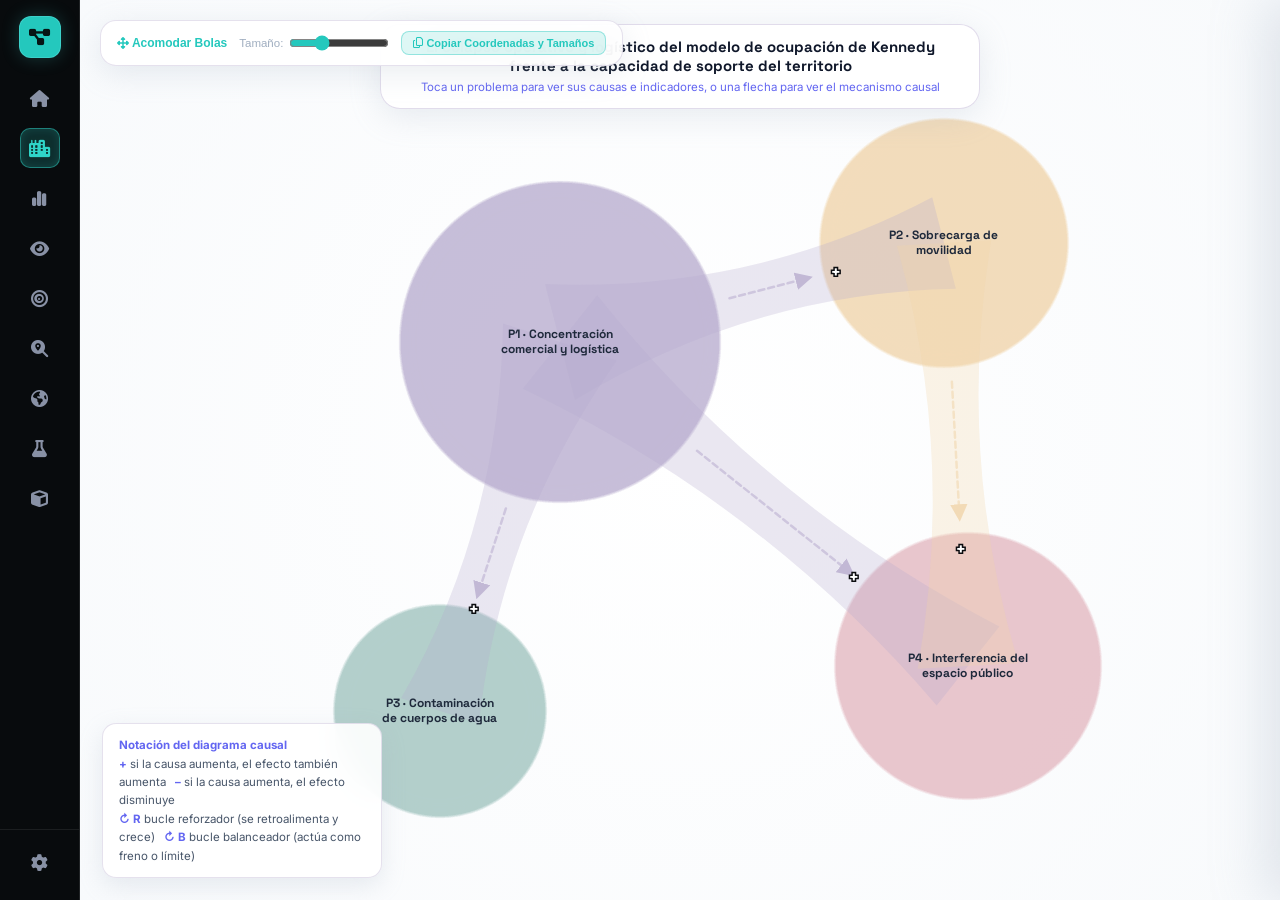
==== modules/network-01/index.html @ 93ea2e7f "feat: conectar las causas de cada problema con flechas causales Cada causa muestra de que viene y a " ====
<!DOCTYPE html>
<html lang="es">
<head>
<meta charset="UTF-8">
<script src="rapot-v2.js?v=1"></script>
<meta name="viewport" content="width=device-width, initial-scale=1.0">
<title>Sobrecarga territorial en Kennedy — Red causal</title>
<link href="https://fonts.googleapis.com/css2?family=Inter:wght@400;500;600&family=Space+Grotesk:wght@500;600;700&display=swap" rel="stylesheet">
<link rel="stylesheet" href="https://cdnjs.cloudflare.com/ajax/libs/font-awesome/6.4.0/css/all.min.css">
<link rel="stylesheet" href="../../css/main.css">
<link rel="stylesheet" href="../../css/sidebar.css">
<style>
  :root{
    --bg:#ffffff;
    --node:#c9c5ed;
    --ink-on-node:#1e293b;
    --panel:rgba(255,255,255,0.96); --panel-border:rgba(181, 169, 204, 0.35);
    --ink-dark:#0f172a; --ink-dim:#64748b;
    --primary-cyan:#7b61ff;
    --glow-cyan:rgba(123, 97, 255, 0.25);
  }
  *{box-sizing:border-box;}
  html,body{height:100%;margin:0;}
  .app{ display:flex; min-height:100vh; }
  .main{ flex:1; position:relative; min-width:0; background: radial-gradient(circle at 50% 50%, #ffffff 0%, #f8fafc 100%); }
  body{ background:var(--bg); color:var(--ink-dark); font-family:'Inter',sans-serif; overflow:hidden; }
  
  .intro{
    position:absolute; top:24px; left:50%; transform:translateX(-50%); z-index:6; text-align:center;
    pointer-events:none; max-width:680px; transition:opacity .4s ease;
    background: rgba(255, 255, 255, 0.85); padding: 12px 24px; border-radius: 20px;
    border: 1px solid rgba(181, 169, 204, 0.3); backdrop-filter: blur(12px);
    box-shadow: 0 8px 32px rgba(148, 163, 184, 0.15);
  }
  .intro h1{ font-family:'Space Grotesk',sans-serif; font-size:15px; font-weight:700; margin:0 0 4px; line-height:1.35; color: #0f172a; letter-spacing: 0.3px; }
  .intro p{ margin:0; font-size:12px; color:#6366f1; font-weight: 600; }

  .level-title{
    position:absolute; top:24px; left:50%; transform:translateX(-50%); z-index:6; text-align:center;
    max-width:680px; opacity:0; pointer-events:none; transition:opacity .4s ease;
    background: rgba(255, 255, 255, 0.9); padding: 12px 24px; border-radius: 20px;
    border: 1px solid rgba(181, 169, 204, 0.4); backdrop-filter: blur(12px);
    box-shadow: 0 8px 32px rgba(148, 163, 184, 0.2);
  }
  .level-title.show{ opacity:1; }
  .level-title h2{ font-family:'Space Grotesk',sans-serif; font-size:15px; font-weight:700; margin:0; color:#0f172a; }
  .level-title p{ margin:3px 0 0; font-size:11.5px; color:#6366f1; }

  .cld-legend{
    position:absolute; bottom:22px; left:22px; z-index:6; font-size:11.5px; color:#475569;
    background:rgba(255, 255, 255, 0.9); border:1px solid rgba(181, 169, 204, 0.35); border-radius:14px; padding:12px 16px;
    max-width:280px; line-height:1.6; backdrop-filter:blur(14px); box-shadow:0 8px 25px rgba(148, 163, 184, 0.2);
  }
  .cld-legend b{ color:#6366f1; font-weight: 700; }

  .stage{ position:absolute; inset:0; width:100%; height:100%; }
  .goo-layer{ position:absolute; inset:0; filter:url(#goo); opacity: 0.75; }
  .arrows-svg{ position:absolute; inset:0; width:100%; height:100%; pointer-events:none; overflow:visible; }
  
  @keyframes floatIdle {
    0%, 100% { transform: translate(-50%, -50%) translateY(0px); }
    50% { transform: translate(-50%, -50%) translateY(-6px); }
  }
  @keyframes dashFlow {
    to { stroke-dashoffset: -24; }
  }

  .blob {
    position:absolute; border-radius:50%; top:0; left:0; transform:translate(-50%,-50%); background:var(--node);
    transition: left .8s cubic-bezier(.22,1,.36,1), top .8s cubic-bezier(.22,1,.36,1),
                width .7s cubic-bezier(.22,1,.36,1), height .7s cubic-bezier(.22,1,.36,1), opacity .4s ease, filter .3s ease;
    animation: floatIdle 6s ease-in-out infinite;
    opacity: 0.65;
  }
  .blob:hover {
    filter: brightness(1.1) drop-shadow(0 0 25px rgba(99, 102, 241, 0.5)) !important;
    cursor: pointer;
  }

  .arrow-line {
    fill:none; stroke-linecap:round;
    stroke-dasharray: 6 4;
    animation: dashFlow 1.8s linear infinite;
    transition: stroke-width 0.2s ease, stroke 0.2s ease;
    opacity: 0.75;
  }
  .arrow-line:hover {
    stroke-width: 4.5px !important;
    stroke-opacity: 1 !important;
  }

  .label-layer{ position:absolute; inset:0; pointer-events:none; }
  .label{
    position:absolute; top:0; left:0; transform:translate(-50%,-50%);
    transition: left .8s cubic-bezier(.22,1,.36,1), top .8s cubic-bezier(.22,1,.36,1), opacity .4s ease;
    text-align:center; font-weight:700; line-height:1.24; color:#1e293b; padding:0 8px; pointer-events:none;
  }
  .label.center-label{ font-family:'Space Grotesk',sans-serif; font-size:14.5px; font-weight:700; color:#0f172a; }
  .label.child-label{ font-size:11.5px; font-family:'Space Grotesk',sans-serif; color:#1e293b; }
  .hit{ position:absolute; top:0; left:0; transform:translate(-50%,-50%); border-radius:50%; cursor:pointer; z-index:5; pointer-events:auto; }

  .panel{
    position:absolute; top:0; right:0; bottom:0; z-index:20; width:min(400px,92vw);
    background:rgba(255, 255, 255, 0.96); backdrop-filter:blur(20px); border-left:1px solid var(--panel-border); box-shadow:-16px 0 50px rgba(148, 163, 184, 0.25);
    padding:30px 26px; overflow-y:auto; transform:translateX(100%); transition:transform .35s cubic-bezier(.2,.8,.2,1);
  }
  .panel.open{ transform:translateX(0); }
  .panel-close{
    position:absolute; top:20px; right:20px; width:32px; height:32px; border-radius:50%; border:1px solid rgba(0,0,0,0.1);
    background:rgba(0,0,0,0.04); color:var(--ink-dim); display:flex; align-items:center; justify-content:center; cursor:pointer; font-size:14px;
    transition: all 0.2s ease;
  }
  .panel-close:hover{ background:#6366f1; color:#fff; border-color:#6366f1; }
  .panel-kind{ font-size:11px; text-transform:uppercase; letter-spacing:.08em; color:#6366f1; margin:0 0 8px; font-weight: 700; }
  .panel h2{ font-family:'Space Grotesk',sans-serif; font-size:17px; font-weight:700; margin:0 30px 4px 0; line-height:1.4; color:#0f172a; }
  .panel .block{ margin-top:18px; padding-top:18px; border-top:1px solid rgba(0,0,0,0.06); }
  .panel .block b{ display:block; font-size:11px; color:var(--ink-dim); font-weight:700; margin-bottom:9px; text-transform:uppercase; letter-spacing:.05em; }
  .panel .rel-chip{ display:block; padding:10px 14px; margin-bottom:8px; border-radius:12px; background:rgba(99, 102, 241, 0.06); border:1px solid rgba(99, 102, 241, 0.2); font-size:12px; cursor:pointer; color:#0f172a; transition: all 0.2s ease; }
  .panel .rel-chip .rel-verbo{ display:block; font-size:10.5px; color:var(--ink-dim); font-style:italic; margin-top:3px; }
  .panel .rel-chip:hover{ background:rgba(99, 102, 241, 0.15); border-color:#6366f1; transform:translateY(-1px); }
  .panel .drill-btn{
    display:block; width:100%; margin-top:20px; padding:12px 16px; border-radius:12px; border:none;
    background:linear-gradient(135deg, #6366f1 0%, #4f46e5 100%); color:#ffffff; font-weight:700; font-size:13px; cursor:pointer;
    box-shadow: 0 4px 15px rgba(99, 102, 241, 0.3); transition: all 0.2s ease;
  }
  .panel .drill-btn:hover{ transform:scale(1.02); box-shadow: 0 0 20px rgba(99, 102, 241, 0.5); }

  .back-btn{
    position:absolute; bottom:24px; left:50%; transform:translateX(-50%); z-index:6;
    padding:11px 22px; border-radius:999px; border:1px solid rgba(99, 102, 241, 0.3); background:rgba(255, 255, 255, 0.9);
    font-size:12.5px; font-weight:700; color:#0f172a; cursor:pointer; box-shadow:0 8px 24px rgba(148, 163, 184, 0.25);
    backdrop-filter:blur(12px); opacity:0; pointer-events:none; transition:all .3s ease;
  }
  .back-btn:hover { background:#6366f1; color:#fff; border-color:#6366f1; }
  .back-btn.show{ opacity:1; pointer-events:auto; }

  .full-net-btn{
    position:absolute; top:24px; right:24px; z-index:10;
    padding:10px 20px; border-radius:999px; border:1px solid rgba(99, 102, 241, 0.3);
    background:rgba(255, 255, 255, 0.9); color:#4f46e5; font-size:12.5px; font-weight:700;
    cursor:pointer; backdrop-filter:blur(14px); box-shadow:0 6px 20px rgba(148, 163, 184, 0.2);
    transition:all .25s cubic-bezier(.2,1,.3,1); display:flex; align-items:center; gap:8px;
  }
  .full-net-btn:hover{
    background:#6366f1; color:#fff; border-color:#6366f1; transform:scale(1.03);
  }
  .full-net-btn.active{
    background:#6366f1; color:#fff; border-color:#6366f1;
  }

  /* Toolbar Editor Clean UI */
  #netEditorPanel {
    position:absolute; top:24px; left:24px; z-index:10; background:rgba(255, 255, 255, 0.9) !important;
    border:1px solid rgba(181, 169, 204, 0.35) !important; border-radius:16px !important; padding:10px 16px !important;
    backdrop-filter:blur(14px) !important; box-shadow:0 8px 30px rgba(148, 163, 184, 0.2) !important;
    color: #0f172a !important;
  }

  @media (prefers-reduced-motion: reduce){ .blob, .label, .panel{ transition:none !important; } }
</style>
</head>
<body>
<script>
/* Transicion de llegada desde el hub "Problemas" (problemas.html).
   Sin parametros ?from=problemas en la URL, este bloque no hace nada:
   no toca ni el contenido ni la logica de este modulo. */
(function () {
  var p = new URLSearchParams(location.search);
  if (p.get('embed') === '1') {
    document.documentElement.classList.add('rapot-embed');
    var css = document.createElement('link');
    css.rel = 'stylesheet'; css.href = 'rapot-problemas.css?v=1';
    document.head.appendChild(css);
    var gfonts = document.createElement('link');
    gfonts.rel = 'stylesheet';
    gfonts.href = 'https://fonts.googleapis.com/css2?family=Geist:wght@400;500&display=swap';
    document.head.appendChild(gfonts);
  }
  if (p.get('from') !== 'problemas') return;
  var c = '#' + (p.get('c') || '5b8def').replace('#', '');
  var d = document.createElement('div');
  d.id = 'rapotEnter';
  d.style.cssText = 'position:fixed;inset:0;z-index:99999;background:' + c +
    ';display:flex;align-items:center;justify-content:center;transition:opacity .5s ease, transform .6s cubic-bezier(.22,1,.36,1);';
  d.innerHTML = '<div style="font:500 11px/1 ui-monospace,SFMono-Regular,Menlo,monospace;letter-spacing:.16em;color:#050506;text-transform:uppercase;">Cargando axonometr\u00eda\u2026</div>';
  document.body.appendChild(d);
  /* se retira en un tiempo fijo corto: no espera a que carguen los CDN
     pesados (three.js, etc.), para no dejar la pantalla de color colgada */
  setTimeout(function () {
    d.style.opacity = '0';
    d.style.transform = 'scale(1.06)';
    setTimeout(function () { d.remove(); }, 600);
  }, 550);
})();
</script>
<div class="app">
  <aside class="sidebar" id="appSidebar">
    <a class="brand-icon" href="../../index.html" title="Redes · Inicio" aria-label="Inicio">
      <i class="fa-solid fa-diagram-project"></i>
    </a>
    <nav class="icon-nav" aria-label="Navegación Módulos de Red">
      <a href="../../index.html" class="icon-nav-item" data-tooltip="Inicio / Red Neón"><i class="fa-solid fa-house"></i></a>
      <a href="index.html" class="icon-nav-item active" data-tooltip="Módulo 01 · Sobrecarga & Red Causal"><i class="fa-solid fa-city"></i></a>
      <a href="../../index.html#m2" class="icon-nav-item" data-tooltip="Módulo 02 · Medición de Red"><i class="fa-solid fa-chart-simple"></i></a>
      <a href="../../index.html#m3" class="icon-nav-item" data-tooltip="Módulo 03 · Discurso vs Realidad"><i class="fa-solid fa-eye"></i></a>
      <a href="../../index.html#m4" class="icon-nav-item" data-tooltip="Módulo 04 · Macromodelos"><i class="fa-solid fa-bullseye"></i></a>
      <a href="../../index.html#m5" class="icon-nav-item" data-tooltip="Módulo 05 · Navegador Multiescalar"><i class="fa-solid fa-magnifying-glass-location"></i></a>
      <a href="../../index.html#m6" class="icon-nav-item" data-tooltip="Módulo 06 · Indicadores & ODS"><i class="fa-solid fa-earth-americas"></i></a>
      <a href="../../index.html#m7" class="icon-nav-item" data-tooltip="Módulo 07 · Simulador Interactivo"><i class="fa-solid fa-flask"></i></a>
      <a href="../../index.html#m8" class="icon-nav-item" data-tooltip="Módulo 08 · Simulación 3D"><i class="fa-solid fa-cube"></i></a>
    </nav>
    <div class="icon-nav-footer">
      <a href="#settings" class="icon-nav-item" data-tooltip="Configuración"><i class="fa-solid fa-gear"></i></a>
    </div>
  </aside>
  <main class="main">


<!-- Panel de Acomodar Bolas, Ajustar Tamaño y Copiar Coordenadas -->
<div id="netEditorPanel" style="position:absolute; top:20px; left:20px; z-index:10; background:rgba(17,20,24,.92); border:1px solid rgba(255,255,255,.18); border-radius:14px; padding:10px 14px; backdrop-filter:blur(10px); box-shadow:0 8px 30px rgba(0,0,0,.5); color:#e8ecf1; font-family:'Segoe UI',sans-serif; display:flex; align-items:center; gap:12px;">
  <span style="font-size:12px; font-weight:700; color:#24c8bd;"><i class="fa-solid fa-up-down-left-right"></i> Acomodar Bolas</span>
  <div style="display:flex; align-items:center; gap:6px; font-size:11.5px;">
    <label for="nodeScaleRange" style="color:#a0aec0;">Tamaño:</label>
    <input type="range" id="nodeScaleRange" min="0.5" max="2.2" step="0.05" value="1.0" style="width:100px; accent-color:#24c8bd;">
  </div>
  <button type="button" id="copyNetCoordsBtn" style="padding:5px 11px; border-radius:8px; border:1px solid rgba(36,200,189,.4); background:rgba(36,200,189,.15); color:#24c8bd; font-size:11px; font-weight:700; cursor:pointer; transition:all .15s ease;">
    <i class="fa-regular fa-copy"></i> Copiar Coordenadas y Tamaños
  </button>
  <textarea id="netCoordsOutput" style="display:none; position:absolute; top:48px; left:0; width:340px; height:120px; font-family:monospace; font-size:9.5px; background:#07080a; border:1px solid rgba(255,255,255,.18); color:#38bdf8; border-radius:8px; padding:6px; z-index:105;" readonly></textarea>
</div>

<div class="intro" id="intro">
  <h1>Colapso operativo y logístico del modelo de ocupación de Kennedy frente a la capacidad de soporte del territorio</h1>
  <p>Toca la burbuja para revelar la red — toca una flecha o su signo (+/–) para ver el mecanismo completo</p>
</div>
<div class="level-title" id="levelTitle">
  <h2 id="levelTitleText"></h2>
  <p id="levelSubText"></p>
</div>
<div class="cld-legend">
  <b>Notación del diagrama causal</b><br>
  <b>+</b> si la causa aumenta, el efecto también aumenta &nbsp; <b>–</b> si la causa aumenta, el efecto disminuye<br>
  <b>↻ R</b> bucle reforzador (se retroalimenta y crece) &nbsp; <b>↻ B</b> bucle balanceador (actúa como freno o límite)
</div>

<div class="stage" id="stage">
  <svg width="0" height="0" style="position:absolute">
    <defs>
      <filter id="goo">
        <feGaussianBlur in="SourceGraphic" stdDeviation="12" result="blur" />
        <feColorMatrix in="blur" mode="matrix" values="1 0 0 0 0  0 1 0 0 0  0 0 1 0 0  0 0 0 22 -11" result="goo" />
        <feComposite in="SourceGraphic" in2="goo" operator="atop" />
      </filter>
    </defs>
  </svg>
  <div class="goo-layer" id="gooLayer"></div>
  <svg class="arrows-svg" id="arrowsSvg"><defs></defs></svg>
  <div class="label-layer" id="labelLayer"></div>
</div>

<button class="back-btn" id="backBtn">← Volver</button>

<aside class="panel" id="panel">
  <button class="panel-close" id="panelClose">✕</button>
  <div id="panelBody"></div>
</aside>

<script>
(() => {
  // Medimos el area de CONTENIDO (junto a la barra lateral), no toda la
  // ventana, para que la red no quede tapada ni descuadrada por el menu.
  const mainEl = document.querySelector(".main");
  function mainW() { return Math.max(320, (mainEl && mainEl.clientWidth) ? mainEl.clientWidth : window.innerWidth); }
  function mainH() { return Math.max(320, (mainEl && mainEl.clientHeight) ? mainEl.clientHeight : window.innerHeight); }
  // Datos tomados de red_P1_P2_P3_P4_causas_indicadores.xlsx
  const MACRO = [
    { id:"n1", corto:"P1 · Concentración comercial y logística", full:"P1 · Concentración comercial y logística", color:"#b5a9cc" },
    { id:"n2", corto:"P2 · Sobrecarga de movilidad", full:"P2 · Sobrecarga de movilidad", color:"#f0d3a7" },
    { id:"n3", corto:"P3 · Contaminación de cuerpos de agua", full:"P3 · Contaminación de cuerpos de agua", color:"#9bc1bc" },
    { id:"n4", corto:"P4 · Interferencia del espacio público", full:"P4 · Interferencia del espacio público", color:"#e2b4bd" },
  ];
  // Hoja "Relaciones entre P"
  const MACRO_REL = [
    { from:"n1", to:"n2", pol:"+", verbo:"P1→P2: La concentración comercial-logística incrementa demanda de movimientos de abastecimiento y acceso. Estado: sustentable con datos de Corabastos + movilidad." },
    { from:"n1", to:"n4", pol:"+", verbo:"P1→P4: La concentración de actividad económica coincide con usos intensivos del espacio público en el entorno. Estado: requiere medición local para cuantificar intensidad." },
    { from:"n2", to:"n4", pol:"+", verbo:"P2→P4: La sobrecarga vial puede aumentar conflictos por estacionamiento y cargue/descargue en vía. Estado: requiere aforo local." },
    { from:"n1", to:"n3", pol:"+", verbo:"P1→P3: La actividad económica solo se conecta con contaminación hídrica mediante un mecanismo demostrado (residuos/vertimientos/conexiones). Estado: no asumir causalidad directa." },
  ];

  const SRC_COR = "https://corabastos.com.co/inicio/wp-content/uploads/2024/04/INFORME-DE-GESTION-2023_compressed.pdf";
  const SRC_MOV = "https://www.movilidadbogota.gov.co/web/sites/default/files/Paginas/25-06-2025/informe_de_gestion_2024_localidad_kennedy.pdf";
  const SRC_VACA = "https://www.ambientebogota.gov.co/documents/10184/7130467/RDH%2BLa%2BVaca%2BInforme%2Bde%2Bgestion%2B2022.pdf/03775be0-7904-4bb2-9ea0-1293983886e5";
  const SRC_PAL = "https://www.ambientebogota.gov.co/documents/10184/677279/PAL%2BKennedy%2B2013-2016.pdf/6f33795f-6627-420f-8ba1-d4625a5e98de?version=1.0";
  const SRC_IPES = "https://ipes.gov.co/index.php/informacion-de-interes/noticias/nuevas-medidas-para-los-vendedores-informales-en-bogota/806";
  const SRC_APROV = "https://www.ipes.gov.co/index.php/informacion-de-interes/protocolos-aprovechamiento-economico/protocolos-de-aprovechamiento-economico-del-espacio-publico";

  // Cada causa: id, causa, indicador, valor (si hay cifra) o nota (dato pendiente), unidad, año, ámbito, fuente, estado
  const CAUSES = {
    n1: [
      { id:"P1-C1", causa:"Alta entrada de alimentos a Corabastos", indicador:"Alimentos ingresados a Corabastos", valor:5418123, unidad:"t/año", anio:"2023", ambito:"Corabastos", fuente:SRC_COR, estado:"Cuantificado" },
      { id:"P1-C2", causa:"Alta entrada anual de vehículos a la central mayorista", indicador:"Vehículos ingresados a Corabastos", valor:3867945, unidad:"veh/año", anio:"2023", ambito:"Corabastos", fuente:SRC_COR, estado:"Cuantificado" },
      { id:"P1-C3", causa:"Alta carga promedio movilizada por vehículo", indicador:"Carga media por vehículo", valor:1.4, unidad:"t/veh", anio:"2023", ambito:"Corabastos", fuente:SRC_COR, estado:"Cuantificado" },
      { id:"P1-C4", causa:"Concentración de bodegas y locales de abastecimiento en un mismo recinto", indicador:"Número de bodegas/locales activos", nota:"Dato a extraer del inventario oficial", unidad:"n.º establecimientos", anio:"Vigente", ambito:"Corabastos", fuente:"https://corabastos.com.co/", estado:"Requiere extracción puntual" },
      { id:"P1-C5", causa:"Concentración de usos comerciales e industriales alrededor de Corabastos", indicador:"Área construida con uso comercial/industrial", nota:"Dato a calcular con Catastro", unidad:"m²", anio:"Último disponible", ambito:"Kennedy / entorno Corabastos", fuente:"https://www.catastrobogota.gov.co/", estado:"Calculable con base oficial" },
      { id:"P1-C6", causa:"Concentración de actividad económica en María Paz y El Amparo", indicador:"Número de establecimientos económicos por sector", nota:"Dato a consultar en registro/directorio económico", unidad:"establecimientos/ha", anio:"Último disponible", ambito:"María Paz y El Amparo", fuente:"https://observatorio.desarrolloeconomico.gov.co/", estado:"Requiere extracción puntual" },
    ],
    n2: [
      { id:"P2-C1", causa:"Alto número de viajes diarios generados por habitantes de Kennedy", indicador:"Viajes diarios", valor:1872000, unidad:"viajes/día", anio:"2023", ambito:"Kennedy", fuente:SRC_MOV, estado:"Cuantificado" },
      { id:"P2-C2", causa:"Largos tiempos promedio de desplazamiento", indicador:"Duración promedio del viaje", valor:54, unidad:"min/viaje", anio:"2023", ambito:"Kennedy", fuente:SRC_MOV, estado:"Cuantificado" },
      { id:"P2-C3", causa:"Alta concentración de viajes por trabajo", indicador:"Viajes cuyo motivo principal es trabajar", valor:41, unidad:"%", anio:"2023", ambito:"Kennedy", fuente:SRC_MOV, estado:"Cuantificado" },
      { id:"P2-C4", causa:"Alta demanda de movilidad en modos sostenibles", indicador:"Viajes en modos sostenibles", valor:73, unidad:"%", anio:"2023", ambito:"Kennedy", fuente:SRC_MOV, estado:"Cuantificado" },
      { id:"P2-C5", causa:"Concentración de viajes en moto originados en el suroccidente", indicador:"Viajes en moto en hora de máxima demanda en Bogotá-Región; Kennedy aparece entre los principales orígenes", valor:161019, unidad:"viajes/hora máxima (Bogotá-Región)", anio:"2023", ambito:"Bogotá-Región; Kennedy entre zonas de origen", fuente:"https://observatorio.movilidadbogota.gov.co/sites/default/files/2025-09/Cartilla%20Encuesta%20de%20Movilidad%202023.pdf", estado:"Cifra regional; no atribuir total a Kennedy" },
      { id:"P2-C6", causa:"Alta densidad poblacional y residencial en Kennedy", indicador:"Densidad poblacional de Kennedy", nota:"Dato a calcular con población / área urbana", unidad:"hab/ha", anio:"Último disponible", ambito:"Kennedy", fuente:"https://www.sdp.gov.co/", estado:"Indicador territorial; requiere cálculo con base oficial" },
    ],
    n3: [
      { id:"P3-C1", causa:"Conexiones erradas que descargan aguas residuales hacia el sistema hídrico", indicador:"Conexiones erradas corregidas en La Vaca", valor:11, unidad:"conexiones", anio:"2022", ambito:"Humedal La Vaca", fuente:SRC_VACA, estado:"Cuantificado" },
      { id:"P3-C2", causa:"Persistencia de conexiones erradas identificadas para intervención", indicador:"Conexiones erradas diseñadas en La Vaca", valor:9, unidad:"conexiones", anio:"2022", ambito:"Humedal La Vaca", fuente:SRC_VACA, estado:"Cuantificado" },
      { id:"P3-C3", causa:"Vertimientos industriales hacia la red hídrica", indicador:"Número de vertimientos industriales identificados", nota:"Fuente oficial confirma la problemática; falta conteo comparable", unidad:"vertimientos", anio:"Diagnóstico PAL", ambito:"Kennedy", fuente:SRC_PAL, estado:"Fenómeno documentado; cifra pendiente" },
      { id:"P3-C4", causa:"Descargas clandestinas en humedales y rondas", indicador:"Número de puntos de descarga clandestina identificados", nota:"Fuente oficial confirma la problemática; falta conteo comparable", unidad:"puntos", anio:"Diagnóstico PAL", ambito:"Kennedy", fuente:SRC_PAL, estado:"Fenómeno documentado; cifra pendiente" },
      { id:"P3-C5", causa:"Disposición inadecuada de residuos sólidos cerca de humedales", indicador:"Residuos retirados de humedales/rondas", nota:"Fuente OAB documenta manejo inadecuado de basuras; buscar toneladas por humedal", unidad:"kg o t/año", anio:"2025", ambito:"La Vaca, El Burro y Techo", fuente:"https://oab.ambientebogota.gov.co/kennedy-territorio-de-biodiversidad/", estado:"Fenómeno documentado; cifra pendiente" },
      { id:"P3-C6", causa:"Aporte de materia orgánica que altera la calidad del agua", indicador:"DBO/DQO u oxígeno disuelto", nota:"Dato a extraer de monitoreo de calidad de agua", unidad:"mg/L", anio:"Último monitoreo", ambito:"La Vaca, El Burro y Techo", fuente:"https://oab.ambientebogota.gov.co/kennedy/", estado:"Indicador correcto; valor pendiente" },
    ],
    n4: [
      { id:"P4-C1", causa:"Alta presencia de venta informal en el espacio público", indicador:"Vendedores informales caracterizados", nota:"Dato local a extraer de IPES", unidad:"personas", anio:"Último disponible", ambito:"Kennedy", fuente:"https://www.ipes.gov.co/", estado:"Requiere cifra local actual" },
      { id:"P4-C2", causa:"Concentración de venta informal en María Paz", indicador:"Puntos/puestos de venta informal", nota:"María Paz está identificada por IPES como sector de intervención", unidad:"puestos o vendedores", anio:"2020+", ambito:"María Paz", fuente:SRC_IPES, estado:"Fenómeno localizado; cifra pendiente" },
      { id:"P4-C3", causa:"Concentración de venta informal en El Amparo", indicador:"Puntos/puestos de venta informal", nota:"El Amparo está identificado por IPES como sector de intervención", unidad:"puestos o vendedores", anio:"2020+", ambito:"El Amparo", fuente:SRC_IPES, estado:"Fenómeno localizado; cifra pendiente" },
      { id:"P4-C4", causa:"Ocupación de andenes por actividades económicas", indicador:"Área de andén ocupada por actividad económica", nota:"Dato a levantar o consultar en inventario de aprovechamiento", unidad:"m² o %", anio:"Actual", ambito:"Entorno Corabastos", fuente:SRC_APROV, estado:"Indicador tangible; medición pendiente" },
      { id:"P4-C5", causa:"Uso de la vía para cargue y descargue", indicador:"Operaciones de cargue/descargue realizadas en vía", nota:"Dato a obtener mediante aforo/SDM", unidad:"operaciones/h", anio:"Actual", ambito:"Entorno Corabastos", fuente:"https://www.movilidadbogota.gov.co/", estado:"Indicador tangible; medición pendiente" },
      { id:"P4-C6", causa:"Estacionamiento de vehículos fuera de zonas autorizadas", indicador:"Vehículos estacionados sobre vía/andén", nota:"Dato a obtener mediante aforo o registros de control", unidad:"vehículos/h", anio:"Actual", ambito:"Entorno Corabastos", fuente:"https://www.movilidadbogota.gov.co/", estado:"Indicador tangible; medición pendiente" },
    ],
  };
  // Relaciones entre causas de un mismo problema (propuesta de lectura causal; el Excel no las define)
  const CAUSE_REL = {
    n1: [
      ["P1-C4", "P1-C1", "+", "Más bodegas y locales concentrados en un solo recinto atraen mayor volumen de alimentos."],
      ["P1-C1", "P1-C2", "+", "Más toneladas de alimentos requieren más vehículos de carga."],
      ["P1-C1", "P1-C3", "+", "Más volumen de alimentos aumenta la carga que se moviliza por vehículo."],
      ["P1-C3", "P1-C2", "-", "Si cada vehículo lleva más carga, se necesitan menos vehículos para el mismo volumen."],
      ["P1-C4", "P1-C5", "+", "La concentración de bodegas atrae usos comerciales e industriales alrededor."],
      ["P1-C5", "P1-C6", "+", "Más usos comerciales/industriales en el entorno concentran la actividad económica de María Paz y El Amparo."],
    ],
    n2: [
      ["P2-C6", "P2-C1", "+", "Más habitantes por hectárea generan más viajes diarios."],
      ["P2-C3", "P2-C1", "+", "Un alto motivo de viaje por trabajo concentra y multiplica los viajes diarios."],
      ["P2-C5", "P2-C1", "+", "Los viajes en moto desde el suroccidente se suman a la demanda total de viajes."],
      ["P2-C1", "P2-C2", "+", "Más viajes saturan las vías y alargan el tiempo de desplazamiento."],
      ["P2-C4", "P2-C2", "-", "Una mayor oferta de modos sostenibles tiende a reducir el tiempo de viaje (relación por verificar)."],
    ],
    n3: [
      ["P3-C1", "P3-C6", "+", "Las conexiones erradas descargan aguas residuales con materia orgánica."],
      ["P3-C2", "P3-C1", "+", "Las conexiones identificadas pero sin corregir mantienen activas las descargas erradas."],
      ["P3-C3", "P3-C6", "+", "Los vertimientos industriales aportan carga orgánica a la red hídrica."],
      ["P3-C4", "P3-C6", "+", "Las descargas clandestinas aportan materia orgánica a humedales y rondas."],
      ["P3-C5", "P3-C6", "+", "Los residuos sólidos cerca de humedales se descomponen y aportan materia orgánica al agua."],
    ],
    n4: [
      ["P4-C1", "P4-C2", "+", "Más venta informal en general se concentra en sectores como María Paz."],
      ["P4-C1", "P4-C3", "+", "Más venta informal en general se concentra en sectores como El Amparo."],
      ["P4-C2", "P4-C4", "+", "La venta informal concentrada en María Paz ocupa andenes."],
      ["P4-C3", "P4-C4", "+", "La venta informal concentrada en El Amparo ocupa andenes."],
      ["P4-C5", "P4-C4", "+", "El cargue y descargue en vía invade los andenes con actividad económica."],
      ["P4-C6", "P4-C4", "+", "Los vehículos estacionados fuera de zonas autorizadas ocupan andén y vía."],
      ["P4-C5", "P4-C6", "+", "Las operaciones de cargue y descargue en vía llevan a estacionar fuera de zonas autorizadas."],
    ],
  };
  const toNodeId = cid => cid.toLowerCase().replace("-", "_");
  const SUBNETS = {};
  Object.keys(CAUSES).forEach(mId => {
    SUBNETS[mId] = {
      nodes: CAUSES[mId].map(c => ({ ...c, id: toNodeId(c.id), cid: c.id, corto: c.causa, t: c.id + " · " + c.causa })),
      rel: (CAUSE_REL[mId] || []).map(([a, b, pol, verbo]) => ({ from: toNodeId(a), to: toNodeId(b), pol, verbo: a + "→" + b + ": " + verbo })),
      loopType: "R"
    };
  });
  const macroById = {}; MACRO.forEach(m => macroById[m.id] = m);

  const allNodesById = {};
  const allNodesList = [];
  const allInternalRel = [];
  Object.keys(SUBNETS).forEach(mId => {
    SUBNETS[mId].nodes.forEach(n => {
      const copy = { ...n, macroId: mId };
      allNodesById[n.id] = copy;
      allNodesList.push(copy);
    });
  });
  const INTER_NETWORK_REL = [];

  const gooLayer = document.getElementById("gooLayer");
  const labelLayer = document.getElementById("labelLayer");
  const intro = document.getElementById("intro");
  const backBtn = document.getElementById("backBtn");
  const levelTitle = document.getElementById("levelTitle");
  const levelTitleText = document.getElementById("levelTitleText");
  const levelSubText = document.getElementById("levelSubText");

  const CENTER_R = 108;
  let NODE_R = 62;

  function forceLayout(nodeList, edgeList, centerX, centerY, spread, radiusOf, gapMult, margin, iterations = 60) {
    const pos = {};
    const areaW = mainW() - margin * 2, areaH = mainH() - margin * 2;
    const cols = Math.ceil(Math.sqrt(nodeList.length * areaW / areaH));
    const rows = Math.ceil(nodeList.length / cols);
    nodeList.forEach((n, i) => {
      const col = i % cols, row = Math.floor(i / cols);
      const jitter = () => (Math.random() - 0.5) * 0.35;
      pos[n.id] = { x: margin + (areaW * (col + 0.5 + jitter())) / cols, y: margin + (areaH * (row + 0.5 + jitter())) / rows };
    });
    const ids = nodeList.map(n => n.id);
    function minDistFor(a, b) { return (radiusOf(a) + radiusOf(b)) * Math.max(1.35, gapMult); }
    for (let iter = 0; iter < iterations; iter++) {
      const force = {}; ids.forEach(id => force[id] = { x: 0, y: 0 });
      for (let i = 0; i < ids.length; i++) for (let j = i + 1; j < ids.length; j++) {
        const a = pos[ids[i]], b = pos[ids[j]];
        const minDist = minDistFor(ids[i], ids[j]);
        let dx = a.x - b.x, dy = a.y - b.y;
        let dist = Math.hypot(dx, dy) || 0.001;
        if (dist < minDist) {
          if (dist < 0.01) { dx = (Math.random() - 0.5) * 2; dy = (Math.random() - 0.5) * 2; dist = Math.hypot(dx, dy); }
          const overlap = (minDist - dist) / 2, ux = dx / dist, uy = dy / dist;
          force[ids[i]].x += ux * overlap; force[ids[i]].y += uy * overlap;
          force[ids[j]].x -= ux * overlap; force[ids[j]].y -= uy * overlap;
        }
      }
      edgeList.forEach(e => {
        const a = pos[e.from], b = pos[e.to];
        const dx = b.x - a.x, dy = b.y - a.y;
        const dist = Math.hypot(dx, dy) || 0.001;
        const target = minDistFor(e.from, e.to) * 1.35;
        const pull = (dist - target) * 0.012;
        force[e.from].x += dx / dist * pull; force[e.from].y += dy / dist * pull;
        force[e.to].x -= dx / dist * pull; force[e.to].y -= dy / dist * pull;
      });
      ids.forEach(id => {
        pos[id].x += force[id].x; pos[id].y += force[id].y;
        pos[id].x += (centerX - pos[id].x) * 0.0006;
        pos[id].y += (centerY - pos[id].y) * 0.0006;
        if (pos[id].x < margin) pos[id].x += (margin - pos[id].x) * 0.45;
        if (pos[id].x > mainW() - margin) pos[id].x -= (pos[id].x - (mainW() - margin)) * 0.45;
        if (pos[id].y < margin) pos[id].y += (margin - pos[id].y) * 0.45;
        if (pos[id].y > mainH() - margin) pos[id].y -= (pos[id].y - (mainH() - margin)) * 0.45;
      });
    }
    // Pasada final de separación garantizada sin superposición ni contacto
    for (let pass = 0; pass < 40; pass++) {
      for (let i = 0; i < ids.length; i++) for (let j = i + 1; j < ids.length; j++) {
        const a = pos[ids[i]], b = pos[ids[j]];
        const minDist = minDistFor(ids[i], ids[j]);
        let dx = a.x - b.x, dy = a.y - b.y;
        let dist = Math.hypot(dx, dy) || 0.001;
        if (dist < minDist) {
          if (dist < 0.01) { dx = (Math.random() - 0.5) * 2; dy = (Math.random() - 0.5) * 2; dist = Math.hypot(dx, dy); }
          const overlap = (minDist - dist) / 2, ux = dx / dist, uy = dy / dist;
          a.x += ux * overlap; a.y += uy * overlap; b.x -= ux * overlap; b.y -= uy * overlap;
        }
      }
      ids.forEach(id => {
        const r = radiusOf(id);
        pos[id].x = Math.max(margin + r + 4, Math.min(mainW() - margin - r - 4, pos[id].x));
        pos[id].y = Math.max(margin + r + 4, Math.min(mainH() - margin - r - 4, pos[id].y));
      });
    }
    return pos;
  }

  function el(cls) { const d = document.createElement("div"); d.className = cls; return d; }
  function size(elm, r) { elm.style.width = elm.style.height = r * 2 + "px"; }
  function place(elm, x, y) { elm.style.left = x + "px"; elm.style.top = y + "px"; }
  function wrapToFit(text, maxCharsPerLine, maxLines) {
    const words = text.split(" ");
    const lines = []; let current = "";
    words.forEach(w => {
      const candidate = current ? current + " " + w : w;
      if (candidate.length > maxCharsPerLine && current) { lines.push(current); current = w; }
      else current = candidate;
    });
    if (current) lines.push(current);
    if (lines.length > maxLines) {
      const shown = lines.slice(0, maxLines);
      let last = shown[maxLines - 1];
      while (last.length > 3 && (last + "…").length > maxCharsPerLine) last = last.slice(0, -1).trim();
      shown[maxLines - 1] = last.replace(/[.,;:]+$/, "") + "…";
      return shown.join("<br>");
    }
    return lines.join("<br>");
  }

  const centerBlob = el("blob"); gooLayer.appendChild(centerBlob);
  const centerLabel = el("label center-label");
  centerLabel.style.width = (CENTER_R * 1.65) + "px";
  centerLabel.textContent = "Corabastos y su entorno";
  labelLayer.appendChild(centerLabel);
  const hitCenter = el("hit"); labelLayer.appendChild(hitCenter);

  let level = "none";
  let currentDetailId = null;
  let nodeBlobs = {}, nodeLabels = {}, nodeHits = {}, nodePlusBtns = {}, nodeMinusBtns = {}, nodeRadiusMap = {};
  let bridgeEls = [];
  let arrowEls = [];
  let activeNodes = [], activeRel = [], nodePos = {};
  const SVGNS = "http://www.w3.org/2000/svg";
  const arrowsSvg = document.getElementById("arrowsSvg");
  const arrowDefs = arrowsSvg.querySelector("defs");
  const arrowMarkerCache = {};
  function ensureArrowMarker(color) {
    const key = color.replace(/[^a-zA-Z0-9]/g, "");
    if (arrowMarkerCache[key]) return key;
    const marker = document.createElementNS(SVGNS, "marker");
    marker.setAttribute("id", "arrow-" + key);
    marker.setAttribute("viewBox", "0 0 10 10");
    marker.setAttribute("refX", "8"); marker.setAttribute("refY", "5");
    marker.setAttribute("markerWidth", "7"); marker.setAttribute("markerHeight", "7");
    marker.setAttribute("orient", "auto-start-reverse");
    const path = document.createElementNS(SVGNS, "path");
    path.setAttribute("d", "M 0 0 L 10 5 L 0 10 z");
    path.setAttribute("fill", color);
    marker.appendChild(path);
    arrowDefs.appendChild(marker);
    arrowMarkerCache[key] = true;
    return key;
  }

  function clearNetwork() {
    Object.values(nodeBlobs).forEach(b => b.remove());
    Object.values(nodeLabels).forEach(l => l.remove());
    Object.values(nodeHits).forEach(h => h.remove());
    Object.values(nodePlusBtns).forEach(p => p.remove());
    Object.values(nodeMinusBtns).forEach(m => m.remove());
    bridgeEls.forEach(b => b.remove());
    arrowEls.forEach(a => a.remove());
    nodeBlobs = {}; nodeLabels = {}; nodeHits = {}; nodePlusBtns = {}; nodeMinusBtns = {}; bridgeEls = []; arrowEls = []; nodeRadiusMap = {};
  }

  function hexToRgb(hex) {
    const h = hex.replace("#", "");
    return { r: parseInt(h.substring(0, 2), 16), g: parseInt(h.substring(2, 4), 16), b: parseInt(h.substring(4, 6), 16) };
  }
  function lerpColor(c1, c2, t) {
    const a = hexToRgb(c1), b = hexToRgb(c2);
    const r = Math.round(a.r + (b.r - a.r) * t), g = Math.round(a.g + (b.g - a.g) * t), bl = Math.round(a.b + (b.b - a.b) * t);
    return `rgb(${r},${g},${bl})`;
  }
  let globalSizeScale = 1.0;
  let activeByIdMap = null;
  let activeColorOf = () => "var(--node)";
  let activeLoopType = "R";
  const baseRadiusMap = {};

  function renderEdges() {
    bridgeEls.forEach(b => b.remove());
    arrowEls.forEach(a => a.remove());
    bridgeEls = []; arrowEls = [];
    
    // 1. Draw smooth fluid bridge circles inside #gooLayer filter
    const BRIDGES = level === "full" ? 0 : 25;
    activeRel.forEach(r => {
      const a = nodePos[r.from], b = nodePos[r.to];
      if (!a || !b) return;
      const rFrom = nodeRadiusMap[r.from], rTo = nodeRadiusMap[r.to];
      const colorFrom = activeColorOf(r.from), colorTo = activeColorOf(r.to);
      const dx = b.x - a.x, dy = b.y - a.y;
      const dist = Math.hypot(dx, dy) || 1;

      if (BRIDGES > 0 && dist < 550) {
        const angle = Math.atan2(dy, dx);
        const norm = angle + Math.PI / 2;
        const wA = rFrom * 0.35;
        const wB = rTo * 0.35;

        const ax1 = a.x + Math.cos(norm) * wA, ay1 = a.y + Math.sin(norm) * wA;
        const ax2 = a.x - Math.cos(norm) * wA, ay2 = a.y - Math.sin(norm) * wA;
        const bx1 = b.x + Math.cos(norm) * wB, by1 = b.y + Math.sin(norm) * wB;
        const bx2 = b.x - Math.cos(norm) * wB, by2 = b.y - Math.sin(norm) * wB;
        const cx = (a.x + b.x) / 2, cy = (a.y + b.y) / 2;

        const path = document.createElementNS(SVGNS, "path");
        const dStr = `M ${ax1} ${ay1} Q ${cx} ${cy}, ${bx1} ${by1} L ${bx2} ${by2} Q ${cx} ${cy}, ${ax2} ${ay2} Z`;
        path.setAttribute("d", dStr);
        path.setAttribute("fill", colorFrom);
        path.setAttribute("opacity", "0.28");
        arrowsSvg.appendChild(path);
        bridgeEls.push(path);
      }
    });

    // 2. Draw clean arrow overlay lines
    activeRel.forEach(r => {
      const a = nodePos[r.from], b = nodePos[r.to];
      if (!a || !b) return;
      const rFrom = nodeRadiusMap[r.from], rTo = nodeRadiusMap[r.to];
      const colorFrom = activeColorOf(r.from);
      const dx = b.x - a.x, dy = b.y - a.y;
      const dist = Math.hypot(dx, dy) || 1;
      const ux = dx / dist, uy = dy / dist;
      const startX = a.x + ux * (rFrom + 4), startY = a.y + uy * (rFrom + 4);
      const endX = b.x - ux * (rTo + 4), endY = b.y - uy * (rTo + 4);
      const arrowColorRaw = level === "full" ? "#4f46e5" : (r.inter ? "#7b61ff" : (colorFrom.startsWith("#") ? colorFrom : "#475569"));
      const markerKey = ensureArrowMarker(arrowColorRaw);
      const line = document.createElementNS(SVGNS, "line");
      line.setAttribute("class", "arrow-line");
      line.setAttribute("x1", startX); line.setAttribute("y1", startY);
      line.setAttribute("x2", endX); line.setAttribute("y2", endY);
      line.setAttribute("stroke", arrowColorRaw);
      line.setAttribute("stroke-width", level === "full" ? (r.inter ? "2.2" : "1.8") : "2.5");
      line.setAttribute("stroke-opacity", "0.7");
      if (r.inter) {
        line.setAttribute("stroke-dasharray", "5 3");
      }
      line.setAttribute("marker-end", `url(#arrow-${markerKey})`);
      arrowsSvg.appendChild(line); arrowEls.push(line);

      const polX = a.x + ux * dist * 0.72, polY = a.y + uy * dist * 0.72;
      const polHit = document.createElementNS(SVGNS, "circle");
      polHit.setAttribute("cx", polX); polHit.setAttribute("cy", polY);
      polHit.setAttribute("r", "16");
      polHit.setAttribute("fill", "transparent");
      polHit.style.cursor = "pointer";
      polHit.style.pointerEvents = "auto";
      polHit.addEventListener("click", (e) => { e.stopPropagation(); openRelPopup(r); });
      arrowsSvg.appendChild(polHit); arrowEls.push(polHit);
      const polText = document.createElementNS(SVGNS, "text");
      polText.setAttribute("x", polX); polText.setAttribute("y", polY);
      polText.setAttribute("text-anchor", "middle");
      polText.setAttribute("dominant-baseline", "central");
      polText.setAttribute("font-size", "14");
      polText.setAttribute("font-weight", "800");
      polText.setAttribute("fill", "#ffffff");
      polText.setAttribute("stroke", "#0b0c0f");
      polText.setAttribute("stroke-width", "3");
      polText.setAttribute("paint-order", "stroke");
      polText.textContent = r.pol || "+";
      polText.style.pointerEvents = "none";
      arrowsSvg.appendChild(polText); arrowEls.push(polText);

      if (r.loop) {
        const midX = a.x + ux * dist * 0.42, midY = a.y + uy * dist * 0.42;
        const badge = document.createElementNS(SVGNS, "text");
        badge.setAttribute("x", midX); badge.setAttribute("y", midY - 14);
        badge.setAttribute("text-anchor", "middle");
        badge.setAttribute("font-size", "13");
        badge.setAttribute("font-weight", "800");
        badge.setAttribute("fill", arrowColorRaw);
        badge.setAttribute("stroke", "#0b0c0f");
        badge.setAttribute("stroke-width", "3.4");
        badge.setAttribute("paint-order", "stroke");
        badge.textContent = "↻ " + (r.loopLabel || activeLoopType || "R");
        arrowsSvg.appendChild(badge); arrowEls.push(badge);
      }
    });
  }

  function updateNodeSizes() {
    activeNodes.forEach(n => {
      const ownR = (baseRadiusMap[n.id] || 30) * globalSizeScale;
      nodeRadiusMap[n.id] = ownR;
      const b = nodeBlobs[n.id], l = nodeLabels[n.id], h = nodeHits[n.id];
      if (b) size(b, ownR);
      if (h) size(h, ownR);
      if (l) {
        const fontPx = Math.max(9, Math.min(13, ownR * 0.32)), lineH = fontPx * 1.22;
        let maxLines = Math.max(2, Math.floor((ownR * 2 * 0.8) / lineH));
        let halfH = (maxLines * lineH) / 2;
        while (halfH >= ownR * 0.85 && maxLines > 1) { maxLines--; halfH = (maxLines * lineH) / 2; }
        const safeWidth = 2 * Math.sqrt(Math.max(0, ownR * ownR - halfH * halfH)) * 0.86;
        l.style.width = safeWidth + "px";
        l.style.fontSize = fontPx + "px";
        l.style.lineHeight = lineH + "px";
      }
    });
    renderEdges();
  }

  const nodeScaleRange = document.getElementById("nodeScaleRange");
  if (nodeScaleRange) {
    nodeScaleRange.addEventListener("input", (e) => {
      globalSizeScale = parseFloat(e.target.value);
      updateNodeSizes();
    });
  }

  const copyNetCoordsBtn = document.getElementById("copyNetCoordsBtn");
  if (copyNetCoordsBtn) {
    copyNetCoordsBtn.addEventListener("click", async () => {
      let out = `// === COORDENADAS Y TAMAÑOS (${level.toUpperCase()}) ===\nconst SAVED_POSITIONS = {\n`;
      activeNodes.forEach(n => {
        const p = nodePos[n.id] || { x: 0, y: 0 };
        const r = nodeRadiusMap[n.id] || 30;
        out += `  "${n.id}": { x: ${p.x.toFixed(1)}, y: ${p.y.toFixed(1)}, r: ${r.toFixed(1)}, t: "${(n.corto || n.t).replace(/"/g, '\\"')}" },\n`;
      });
      out += `};\n`;
      out = out.trim();
      const box = document.getElementById("netCoordsOutput");
      if (box) {
        box.value = out;
        box.style.display = "block";
        box.select();
      }
      try { await navigator.clipboard.writeText(out); } catch (err) {}
      copyNetCoordsBtn.innerHTML = `<i class="fa-solid fa-check"></i> ¡Copiado!`;
      setTimeout(() => { copyNetCoordsBtn.innerHTML = `<i class="fa-regular fa-copy"></i> Copiar Coordenadas y Tamaños`; }, 2000);
    });
  }

  // Posiciones de los 4 problemas, proporcionales al área visible
  function macroPositions() {
    const w = mainW(), h = mainH(), m = Math.min(w, h);
    return {
      n1: { x: w * 0.40, y: h * 0.38, r: m * 0.19 },
      n2: { x: w * 0.72, y: h * 0.27, r: m * 0.15 },
      n4: { x: w * 0.74, y: h * 0.74, r: m * 0.16 },
      n3: { x: w * 0.30, y: h * 0.80, r: m * 0.13 },
    };
  }

  function resizeIndividualNode(id, delta) {
    if (!nodeRadiusMap[id]) return;
    const currentR = nodeRadiusMap[id];
    const newR = Math.max(12, currentR + delta);
    nodeRadiusMap[id] = newR;
    baseRadiusMap[id] = newR / globalSizeScale;

    if (nodeBlobs[id]) size(nodeBlobs[id], newR);
    if (nodeHits[id]) size(nodeHits[id], newR);
    if (nodeLabels[id]) {
      const l = nodeLabels[id];
      const fontPx = Math.max(9, Math.min(12, newR * 0.32)), lineH = fontPx * 1.22;
      let maxLines = Math.max(2, Math.floor((newR * 2 * 0.8) / lineH));
      let halfH = (maxLines * lineH) / 2;
      while (halfH >= newR * 0.85 && maxLines > 1) { maxLines--; halfH = (maxLines * lineH) / 2; }
      const safeWidth = 2 * Math.sqrt(Math.max(0, newR * newR - halfH * halfH)) * 0.86;
      l.style.width = safeWidth + "px";
      l.style.fontSize = fontPx + "px";
      l.style.lineHeight = lineH + "px";
    }
    const p = nodePos[id];
    if (p) {
      if (nodeMinusBtns[id]) place(nodeMinusBtns[id], p.x - newR - 10, p.y);
      if (nodePlusBtns[id]) place(nodePlusBtns[id], p.x + newR + 10, p.y);
    }
    renderEdges();
  }

  function buildNetwork(nodes, rel, byIdMap, opts) {
    const loopType = opts.loopType || "R";
    clearNetwork();
    activeNodes = nodes; activeRel = rel;
    activeByIdMap = byIdMap;
    activeLoopType = loopType;
    activeColorOf = opts.colorOf || (() => "var(--node)");
    const degree = {};
    nodes.forEach(n => degree[n.id] = 0);
    rel.forEach(r => {
      if (degree[r.from] !== undefined) degree[r.from]++;
      if (degree[r.to] !== undefined) degree[r.to]++;
    });
    const degValues = Object.values(degree);
    const degMin = opts.uniform ? 0 : Math.min(...degValues), degMax = opts.uniform ? 0 : Math.max(...degValues);
    NODE_R = Math.max(20, Math.min(opts.maxR, mainW() * opts.wFrac));
    const R_MIN = Math.max(15, NODE_R * 0.48);
    const R_MAX = NODE_R * 1.62;
    const degreeRadiusTable = {};
    degValues.forEach(d => {
      const t = degMax === degMin ? 0.5 : (d - degMin) / (degMax - degMin);
      degreeRadiusTable[d] = R_MIN + (R_MAX - R_MIN) * Math.sqrt(t);
    });

    nodes.forEach(n => {
      let baseR = degreeRadiusTable[degree[n.id]];
      if (opts.savedPositions && opts.savedPositions[n.id] && opts.savedPositions[n.id].r) {
        baseR = opts.savedPositions[n.id].r;
      }
      baseRadiusMap[n.id] = baseR;
      nodeRadiusMap[n.id] = baseR * globalSizeScale;
    });
    function radiusOf(id) { return nodeRadiusMap[id]; }
    const margin = Math.max(40, Math.min(120, mainW() * 0.06));
    const cx = mainW() / 2, cy = mainH() / 2 + 10;
    const spread = Math.min(mainW() - margin * 2, mainH() - margin * 2) * 0.55;
    const avgR = degValues.reduce((s, d) => s + (R_MIN + (R_MAX - R_MIN) * Math.sqrt(degMax === degMin ? 0.5 : (d - degMin) / (degMax - degMin))), 0) / nodes.length;
    const area = (mainW() - margin * 2) * (mainH() - margin * 2);
    const maxFeasible = 2 * Math.sqrt((area * 0.68) / (nodes.length * Math.PI));
    const gapMult = Math.min(1.8, Math.max(1.35, maxFeasible / (avgR * 2)));

    function segInt(p1, p2, p3, p4) {
      const d1x = p2.x - p1.x, d1y = p2.y - p1.y, d2x = p4.x - p3.x, d2y = p4.y - p3.y;
      const denom = d1x * d2y - d1y * d2x;
      if (Math.abs(denom) < 1e-9) return false;
      const t = ((p3.x - p1.x) * d2y - (p3.y - p1.y) * d2x) / denom;
      const u = ((p3.x - p1.x) * d1y - (p3.y - p1.y) * d1x) / denom;
      return t > 0.05 && t < 0.95 && u > 0.05 && u < 0.95;
    }
    function countCrossings(pos) {
      let c = 0;
      for (let i = 0; i < rel.length; i++) for (let j = i + 1; j < rel.length; j++) {
        const a = rel[i], b = rel[j];
        if (a.from === b.from || a.from === b.to || a.to === b.from || a.to === b.to) continue;
        if (segInt(pos[a.from], pos[a.to], pos[b.from], pos[b.to])) c++;
      }
      return c;
    }
    let best = null, bestC = Infinity;
    if (opts.savedPositions) {
      best = {};
      nodes.forEach(n => {
        if (opts.savedPositions[n.id]) {
          best[n.id] = { x: opts.savedPositions[n.id].x, y: opts.savedPositions[n.id].y };
          if (opts.savedPositions[n.id].r) {
            baseRadiusMap[n.id] = opts.savedPositions[n.id].r;
            nodeRadiusMap[n.id] = opts.savedPositions[n.id].r * globalSizeScale;
          }
        }
      });
    } else {
      for (let attempt = 0; attempt < 2; attempt++) {
        const cand = forceLayout(nodes, rel, cx, cy, spread, radiusOf, gapMult, margin);
        const c = countCrossings(cand);
        if (c < bestC) { bestC = c; best = cand; }
        if (bestC === 0) break;
      }
    }
    if (!best) {
      best = {};
      const step = (Math.PI * 2) / Math.max(1, nodes.length);
      nodes.forEach((n, i) => {
        best[n.id] = {
          x: cx + spread * Math.cos(i * step),
          y: cy + spread * Math.sin(i * step)
        };
      });
    }
    nodePos = best;
    
    // Bugfix: aseguremonos que TODO nodo tenga una posicion asignada (incluso si fallaron las fuerzas)
    const step = (Math.PI * 2) / Math.max(1, nodes.length);
    nodes.forEach((n, i) => {
      if (!nodePos[n.id] || isNaN(nodePos[n.id].x) || isNaN(nodePos[n.id].y)) {
        nodePos[n.id] = {
          x: cx + spread * Math.cos(i * step),
          y: cy + spread * Math.sin(i * step)
        };
      }
    });

    // Fijacion final de limites: el layout (fuerzas + minimizacion de
    // cruces) puede dejar algun nodo fuera del area visible en ciertos
    // tamaños de pantalla; esto garantiza que TODA la red quede dentro
    // del contenedor, sin mover la logica de relaciones ni el resto.
    nodes.forEach(n => {
      const r = nodeRadiusMap[n.id] || NODE_R;
      const p = nodePos[n.id];
      if (!p) return;
      p.x = Math.max(margin + r, Math.min(mainW() - margin - r, p.x));
      p.y = Math.max(margin + r, Math.min(mainH() - margin - r, p.y));
    });

    nodes.forEach(n => {
      const b = el("blob"); gooLayer.appendChild(b); nodeBlobs[n.id] = b;
      b.style.background = activeColorOf(n.id);
      const l = el("label child-label");
      const ownR = nodeRadiusMap[n.id];
      const fontPx = Math.max(9, Math.min(12, ownR * 0.32)), lineH = fontPx * 1.22;
      let maxLines = Math.max(2, Math.floor((ownR * 2 * 0.8) / lineH));
      let halfH = (maxLines * lineH) / 2;
      while (halfH >= ownR * 0.85 && maxLines > 1) { maxLines--; halfH = (maxLines * lineH) / 2; }
      const safeWidth = 2 * Math.sqrt(Math.max(0, ownR * ownR - halfH * halfH)) * 0.86;
      l.style.width = safeWidth + "px";
      l.style.fontSize = fontPx + "px";
      l.style.lineHeight = lineH + "px";
      const maxCharsPerLine = Math.max(5, Math.floor(safeWidth / (fontPx * 0.56)));
      const text = byIdMap[n.id].corto || byIdMap[n.id].t;
      l.innerHTML = wrapToFit(text, maxCharsPerLine, maxLines);
      labelLayer.appendChild(l); nodeLabels[n.id] = l;
      const h = el("hit"); labelLayer.appendChild(h); nodeHits[n.id] = h;

      place(nodeBlobs[n.id], nodePos[n.id].x, nodePos[n.id].y); size(nodeBlobs[n.id], ownR);
      place(l, nodePos[n.id].x, nodePos[n.id].y);
      place(h, nodePos[n.id].x, nodePos[n.id].y); size(h, ownR);

      // Interactive hover highlight for connected nodes & edges
      h.addEventListener("mouseenter", () => {
        const connectedNodes = new Set([n.id]);
        activeRel.forEach(r => {
          if (r.from === n.id) connectedNodes.add(r.to);
          if (r.to === n.id) connectedNodes.add(r.from);
        });

        if (connectedNodes.size === 1) return;
        activeNodes.forEach(other => {
          if (!connectedNodes.has(other.id)) {
            if (nodeBlobs[other.id]) nodeBlobs[other.id].style.opacity = "0.2";
            if (nodeLabels[other.id]) nodeLabels[other.id].style.opacity = "0.2";
          } else {
            if (nodeBlobs[other.id]) nodeBlobs[other.id].style.opacity = "1";
            if (nodeLabels[other.id]) nodeLabels[other.id].style.opacity = "1";
          }
        });
      });

      h.addEventListener("mouseleave", () => {
        activeNodes.forEach(other => {
          if (nodeBlobs[other.id]) nodeBlobs[other.id].style.opacity = "1";
          if (nodeLabels[other.id]) nodeLabels[other.id].style.opacity = "1";
        });
      });
    });

    renderEdges();
  }

  function showMacro() {
    level = "macro"; currentDetailId = null;
    buildNetwork(MACRO, MACRO_REL, macroById, {
      maxR: 78,
      wFrac: 0.1,
      savedPositions: macroPositions(),
      colorOf: (id) => macroById[id].color
    });
    intro.style.opacity = "0";
    levelTitle.classList.add("show");
    levelTitleText.textContent = "El colapso operativo y logístico del modelo de ocupación de Kennedy frente a la capacidad de soporte del territorio";
    levelSubText.textContent = "Toca un problema para ver sus causas e indicadores, o una flecha para ver el mecanismo causal";
    backBtn.classList.remove("show");
    centerBlob.style.opacity = "0"; centerLabel.style.opacity = "0"; hitCenter.style.pointerEvents = "none";
    document.getElementById("panel").classList.remove("open");
  }

  function detailOpts(macroId) {
    const macroColor = macroById[macroId].color;
    return { maxR: 80, wFrac: 0.1, uniform: true, colorOf: () => macroColor, loopType: SUBNETS[macroId].loopType };
  }

  function showDetail(macroId) {
    level = "detail"; currentDetailId = macroId;
    const sub = SUBNETS[macroId];
    const byId = {}; sub.nodes.forEach(n => byId[n.id] = n);
    buildNetwork(sub.nodes, sub.rel, byId, detailOpts(macroId));
    levelTitleText.textContent = macroById[macroId].full;
    levelSubText.textContent = "Causas del problema — toca una burbuja para ver su indicador, valor y fuente";
    backBtn.textContent = "← Volver a los 4 problemas";
    backBtn.classList.add("show");
    document.getElementById("panel").classList.remove("open");
  }

  backBtn.addEventListener("click", showMacro);

  place(centerBlob, mainW() / 2, mainH() / 2 + 10); size(centerBlob, CENTER_R);
  place(centerLabel, mainW() / 2, mainH() / 2 + 10);
  place(hitCenter, mainW() / 2, mainH() / 2 + 10); size(hitCenter, CENTER_R);

  const stage = document.getElementById("stage");
  let downStart = null, downTarget = null, dragNodeId = null, isDragging = false;

  stage.addEventListener("pointerdown", (e) => {
    downStart = { x: e.clientX, y: e.clientY };
    downTarget = e.target;
    dragNodeId = Object.keys(nodeHits).find(id => nodeHits[id] === downTarget);
    isDragging = false;
    if (dragNodeId) {
      const b = nodeBlobs[dragNodeId];
      const l = nodeLabels[dragNodeId];
      if (b) b.style.transition = "none";
      if (l) l.style.transition = "none";
    }
  });

  window.addEventListener("pointermove", (e) => {
    if (!dragNodeId || !downStart) return;
    const moved = Math.hypot(e.clientX - downStart.x, e.clientY - downStart.y);
    if (moved > 4) {
      isDragging = true;
      const mainRect = mainEl.getBoundingClientRect();
      const newX = Math.max(20, Math.min(mainRect.width - 20, e.clientX - mainRect.left));
      const newY = Math.max(20, Math.min(mainRect.height - 20, e.clientY - mainRect.top));
      nodePos[dragNodeId] = { x: newX, y: newY };
      const ownR = nodeRadiusMap[dragNodeId] || 30;
      if (nodeBlobs[dragNodeId]) place(nodeBlobs[dragNodeId], newX, newY);
      if (nodeLabels[dragNodeId]) place(nodeLabels[dragNodeId], newX, newY);
      if (nodeHits[dragNodeId]) place(nodeHits[dragNodeId], newX, newY);
      if (nodeMinusBtns[dragNodeId]) place(nodeMinusBtns[dragNodeId], newX - ownR - 10, newY);
      if (nodePlusBtns[dragNodeId]) place(nodePlusBtns[dragNodeId], newX + ownR + 10, newY);
      renderEdges();
    }
  });

  window.addEventListener("pointerup", (e) => {
    if (dragNodeId) {
      const b = nodeBlobs[dragNodeId];
      const l = nodeLabels[dragNodeId];
      if (b) b.style.transition = "";
      if (l) l.style.transition = "";
    }
    if (!downStart) return;
    const moved = Math.hypot(e.clientX - downStart.x, e.clientY - downStart.y);
    const target = downTarget;
    const nId = dragNodeId;
    downStart = null; downTarget = null; dragNodeId = null;
    if (moved >= 8 || isDragging) return;
    if (target === hitCenter) { showMacro(); return; }
    if (!nId) return;
    openPanel(nId);
  });

  if (document.readyState === "loading") {
    window.addEventListener("DOMContentLoaded", () => setTimeout(showMacro, 50));
  } else {
    setTimeout(showMacro, 50);
  }

  function openRelPopup(r) {
    const panel = document.getElementById("panel"), body = document.getElementById("panelBody");
    const fromObj = macroById[r.from] || allNodesById[r.from];
    const toObj = macroById[r.to] || allNodesById[r.to];
    const fromTitle = fromObj ? (fromObj.corto || fromObj.t) : r.from;
    const toTitle = toObj ? (toObj.corto || toObj.t) : r.to;
    const toColor = (toObj && toObj.macroId) ? macroById[toObj.macroId].color : (toObj ? toObj.color || "var(--blue)" : "#24c8bd");
    
    body.innerHTML = `
      <p class="panel-kind">${r.inter ? "⚡ Conexión Inter-Problemática (Micro-Causal)" : (r.loopLabel ? `Bucle de retroalimentación ${r.loopLabel}` : "Relación causal")}</p>
      <h2>${fromTitle} <span style="color:${toColor};">→</span> ${toTitle}</h2>
      <div class="block">
        <b>Polaridad</b>
        <p style="font-size:12.5px;color:var(--ink-dark);margin:0;">${r.pol === "-" ? "Negativa (–): si la causa aumenta, el efecto disminuye" : "Positiva (+): si la causa aumenta, el efecto también aumenta"}</p>
      </div>
      <div class="block">
        <b>Mecanismo Causal</b>
        <p style="font-size:12.5px;color:var(--ink-dark);margin:0;line-height:1.55;">${r.verbo || "Relación directa entre las causas identificadas en la matriz territorial."}</p>
      </div>
    `;
    panel.classList.add("open");
  }

  function esc(s) { return String(s).replace(/&/g, "&amp;").replace(/</g, "&lt;").replace(/>/g, "&gt;").replace(/"/g, "&quot;"); }

  function openPanel(id) {
    const panel = document.getElementById("panel"), body = document.getElementById("panelBody");
    if (level === "macro") { showDetail(id); return; }
    if (level !== "detail") return;
    const n = SUBNETS[currentDetailId].nodes.find(x => x.id === id);
    if (!n) return;
    const rel = SUBNETS[currentDetailId].rel;
    const byId = {}; SUBNETS[currentDetailId].nodes.forEach(x => byId[x.id] = x);
    const chips = (title, items) => items.length ? `<div class="block"><b>${title}</b>${items.map(([k, pol]) => `<div class="rel-chip" data-goto="${k}">${esc(byId[k].cid)} · ${esc(byId[k].causa)} <b>(${pol})</b></div>`).join("")}</div>` : "";
    const valor = n.valor !== undefined
      ? `<b style="display:inline;font-size:20px;text-transform:none;letter-spacing:0;color:#0f172a;">${n.valor.toLocaleString("es-CO")}</b> ${esc(n.unidad)}`
      : `${esc(n.nota)} <span style="color:var(--ink-dim);">(${esc(n.unidad)})</span>`;
    body.innerHTML = `
      <p class="panel-kind">Causa ${esc(n.cid)} · ${esc(macroById[currentDetailId].corto)}</p>
      <h2>${esc(n.causa)}</h2>
      <div class="block"><b>Indicador tangible</b><p style="font-size:12.5px;margin:0;">${esc(n.indicador)}</p></div>
      <div class="block"><b>Valor / evidencia disponible</b><p style="font-size:13px;margin:0;line-height:1.5;">${valor}</p></div>
      <div class="block"><b>Año · Ámbito</b><p style="font-size:12.5px;margin:0;">${esc(n.anio)} · ${esc(n.ambito)}</p></div>
      <div class="block"><b>Estado del dato</b><p style="font-size:12.5px;margin:0;">${esc(n.estado)}</p></div>
      ${chips("Es causada por", rel.filter(r => r.to === id).map(r => [r.from, r.pol]))}
      ${chips("Provoca o intensifica", rel.filter(r => r.from === id).map(r => [r.to, r.pol]))}
      <div class="block"><b>Fuente</b><a href="${esc(n.fuente)}" target="_blank" rel="noopener" style="font-size:12px;color:#4f46e5;word-break:break-all;">${esc(n.fuente)}</a></div>
    `;
    body.querySelectorAll("[data-goto]").forEach(elm => elm.addEventListener("click", (e) => { e.stopPropagation(); openPanel(elm.dataset.goto); }));
    panel.classList.add("open");
  }
  document.getElementById("panelClose").addEventListener("click", () => document.getElementById("panel").classList.remove("open"));

  window.addEventListener("resize", () => {
    place(centerBlob, mainW() / 2, mainH() / 2 + 10);
    place(centerLabel, mainW() / 2, mainH() / 2 + 10);
    place(hitCenter, mainW() / 2, mainH() / 2 + 10);
    if (level === "macro") buildNetwork(MACRO, MACRO_REL, macroById, { maxR: 78, wFrac: 0.1, savedPositions: macroPositions(), colorOf: (id) => macroById[id].color });
    else if (level === "detail") { const sub = SUBNETS[currentDetailId]; const byId = {}; sub.nodes.forEach(n => byId[n.id] = n); buildNetwork(sub.nodes, sub.rel, byId, detailOpts(currentDetailId)); }
  });
})();
</script>

  </main>
</div>
</body>
</html>
---- css/main.css ----
/* ==========================================================================
   GLOBAL LAYOUT & BASE THEME VARIABLES
   ========================================================================== */

:root {
  --site-bg: #0a0e14;
  --site-surface: #0f141c;
  --site-surface-card: #141b26;
  --site-line: rgba(255, 255, 255, 0.08);
  --site-line-strong: rgba(255, 255, 255, 0.16);
  --site-text: #e7eaf2;
  --site-muted: #8891a5;
  --site-teal: #2fd4c8;
  --site-teal-soft: rgba(47, 212, 200, 0.12);
  --site-font-body: 'Inter', system-ui, -apple-system, sans-serif;
  --site-font-display: 'Space Grotesk', 'Inter', sans-serif;
}

* {
  box-sizing: border-box;
  margin: 0;
  padding: 0;
}

html, body {
  height: 100%;
  background: var(--site-bg);
  color: var(--site-text);
  font-family: var(--site-font-body);
  overflow-x: hidden;
}

/* App Shell Layout */
.app-layout {
  display: flex;
  min-height: 100vh;
  width: 100vw;
}

/* Main Content Wrapper */
.main-content {
  flex: 1;
  display: flex;
  flex-direction: column;
  min-width: 0;
  background: var(--site-bg);
}

.topbar {
  height: 60px;
  background: var(--site-surface);
  border-bottom: 1px solid var(--site-line);
  display: flex;
  align-items: center;
  padding: 0 24px;
}

.topbar-title {
  font-family: var(--site-font-display);
  font-size: 16px;
  font-weight: 600;
  color: var(--site-text);
  display: flex;
  align-items: center;
  gap: 10px;
}

.topbar-title i {
  color: var(--site-teal);
}

.container {
  padding: 32px;
  max-width: 1000px;
}

h1 {
  font-family: var(--site-font-display);
  font-size: 28px;
  margin-bottom: 16px;
  color: var(--site-text);
}

p {
  color: var(--site-muted);
  line-height: 1.6;
  margin-bottom: 16px;
}

a {
  color: var(--site-teal);
  text-decoration: none;
}

a:hover {
  text-decoration: underline;
}
---- css/sidebar.css ----
/* ==========================================================================
   SIDEBAR NAVIGATION STYLESHEET (RESPONSIVE ADAPTATION)
   ========================================================================== */

.sidebar {
  flex: 0 0 80px;
  width: 80px;
  min-width: 80px;
  height: 100vh;
  position: sticky;
  top: 0;
  overflow-y: auto;
  scrollbar-width: none;
  box-sizing: border-box;
  display: flex;
  flex-direction: column;
  align-items: center;
  padding: 16px 0 18px;
  background: #080b0d;
  border-right: 1px solid rgba(255, 255, 255, 0.10);
  color: #dfe8e5;
  z-index: 100;
  user-select: none;
}

.sidebar::-webkit-scrollbar {
  display: none;
}

/* --- Brand / Logo Icon --- */
.sidebar .brand-icon {
  width: 42px;
  height: 42px;
  display: grid;
  place-items: center;
  margin-bottom: 20px;
  border: 1px solid rgba(70, 214, 208, 0.72);
  border-radius: 12px;
  background: #24c8bd;
  color: #061414;
  font-size: 19px;
  text-decoration: none;
  box-shadow: 0 0 18px rgba(70, 214, 208, 0.22);
  transition: transform 0.2s ease, box-shadow 0.2s ease, background 0.2s ease;
}

.sidebar .brand-icon:hover {
  transform: translateY(-2px);
  background: #45d8cf;
  box-shadow: 0 0 24px rgba(70, 214, 208, 0.4);
}

/* --- Nav Containers --- */
.sidebar .icon-nav {
  display: flex;
  flex-direction: column;
  align-items: center;
  gap: 10px;
  width: 100%;
  flex: 1;
}

.sidebar .icon-nav-footer {
  display: flex;
  flex-direction: column;
  align-items: center;
  gap: 10px;
  width: 100%;
  margin-top: auto;
  padding-top: 12px;
  border-top: 1px solid rgba(255, 255, 255, 0.08);
}

/* --- Navigation Link Items --- */
.sidebar .icon-nav-item {
  position: relative;
  width: 40px;
  height: 40px;
  display: grid;
  place-items: center;
  border-radius: 10px;
  color: #8891a5;
  font-size: 17px;
  text-decoration: none;
  background: transparent;
  border: 1px solid transparent;
  transition: all 0.2s ease;
}

.sidebar .icon-nav-item:hover {
  color: #2fd4c8;
  background: rgba(47, 212, 200, 0.12);
  border-color: rgba(47, 212, 200, 0.25);
  transform: scale(1.05);
}

/* --- Active Item State --- */
.sidebar .icon-nav-item.active {
  color: #2fd4c8;
  background: rgba(47, 212, 200, 0.18);
  border-color: rgba(47, 212, 200, 0.5);
  box-shadow: inset 0 0 10px rgba(47, 212, 200, 0.15);
}

/* --- Tooltip --- */
.sidebar .icon-nav-item[data-tooltip]::before {
  content: attr(data-tooltip);
  position: absolute;
  left: 58px;
  top: 50%;
  transform: translateY(-50%) translateX(-6px);
  background: #101417;
  color: #e8eeee;
  font-size: 11.5px;
  font-weight: 500;
  white-space: nowrap;
  padding: 5px 10px;
  border-radius: 6px;
  border: 1px solid rgba(70, 214, 208, 0.28);
  box-shadow: 0 4px 16px rgba(0, 0, 0, 0.6);
  opacity: 0;
  pointer-events: none;
  transition: opacity 0.2s ease, transform 0.2s ease;
  z-index: 150;
}

.sidebar .icon-nav-item[data-tooltip]:hover::before {
  opacity: 1;
  transform: translateY(-50%) translateX(0);
}

/* RESPONSIVE MOBILE SIDEBAR (BARRA HORIZONTAL INFERIOR/SUPERIOR EN MÓVIL) */
@media (max-width: 768px) {
  .app-layout {
    flex-direction: column;
  }

  .sidebar {
    width: 100%;
    min-width: 100%;
    height: 56px;
    min-height: 56px;
    flex: 0 0 56px;
    position: sticky;
    top: 0;
    flex-direction: row;
    justify-content: space-between;
    padding: 0 16px;
    border-right: none;
    border-bottom: 1px solid rgba(255, 255, 255, 0.10);
  }

  .sidebar .brand-icon {
    width: 36px;
    height: 36px;
    font-size: 16px;
    margin-bottom: 0;
  }

  .sidebar .icon-nav {
    flex-direction: row;
    justify-content: center;
    overflow-x: auto;
    scrollbar-width: none;
    gap: 8px;
    flex: 1;
    padding: 0 8px;
  }

  .sidebar .icon-nav-footer {
    display: none;
  }

  .sidebar .icon-nav-item[data-tooltip]::before {
    display: none; /* Hide hover tooltips on touch screens */
  }
}
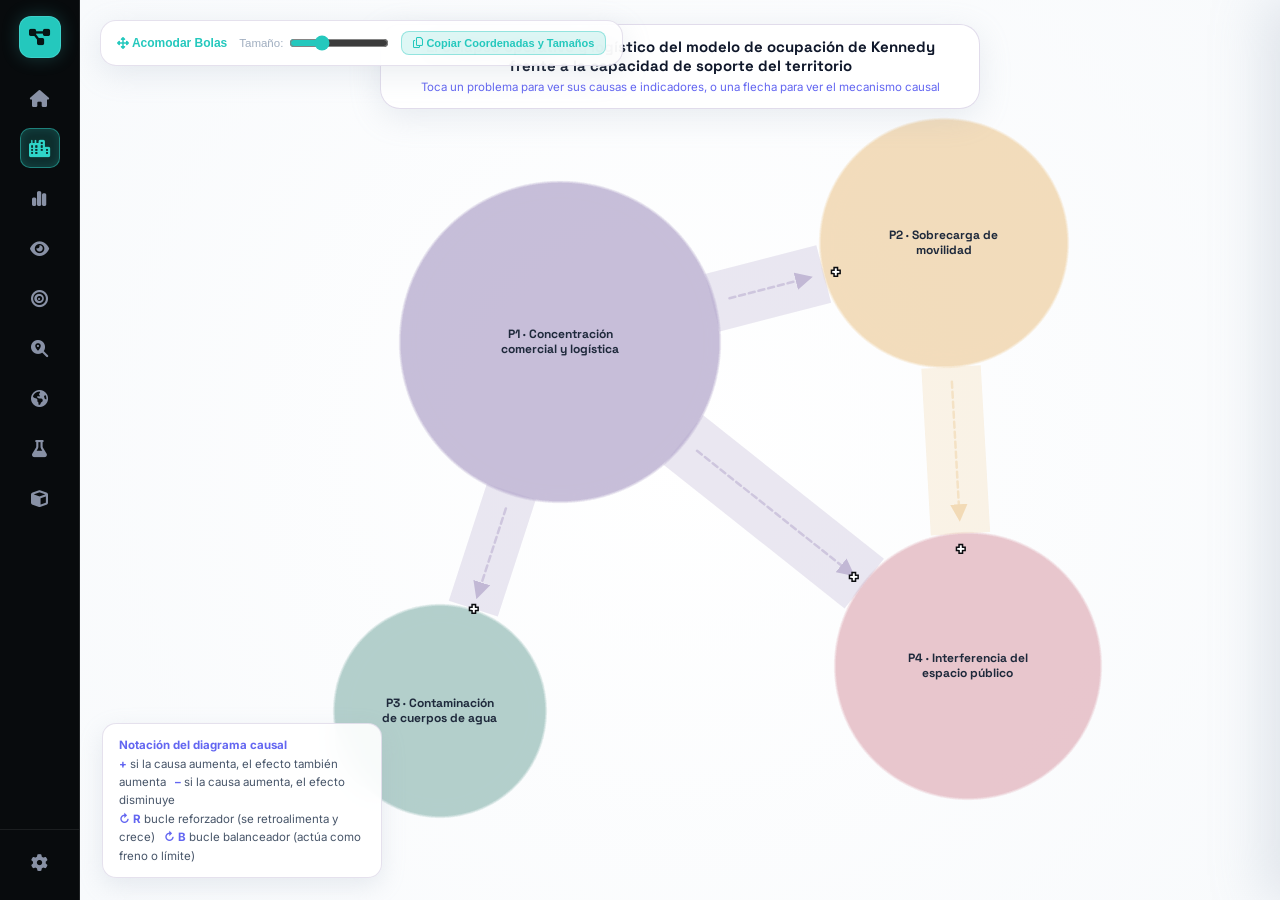
==== commit 8179cfaf: "feat: conectar causas entre problemas y limpiar las bandas de union Cada problema muestra las causas" ====
--- a/modules/network-01/index.html
+++ b/modules/network-01/index.html
@@ -384,7 +384,29 @@
       allNodesList.push(copy);
     });
   });
-  const INTER_NETWORK_REL = [];
+  // Relaciones entre causas de problemas distintos (propuesta, derivada de la hoja "Relaciones entre P")
+  const INTER_CAUSE_REL = [
+    ["P1-C2", "P2-C1", "+", "Los vehículos que ingresan a la central mayorista se suman a los viajes diarios de la localidad."],
+    ["P1-C2", "P2-C2", "+", "El alto ingreso de vehículos de carga congestiona las vías y alarga los tiempos de desplazamiento."],
+    ["P1-C6", "P4-C1", "+", "La concentración de actividad económica en María Paz y El Amparo atrae venta informal al espacio público."],
+    ["P1-C5", "P4-C4", "+", "Los usos comerciales e industriales alrededor de Corabastos ocupan los andenes con actividad económica."],
+    ["P2-C1", "P4-C5", "+", "Más viajes y sobrecarga vial aumentan el cargue y descargue en vía (requiere aforo local)."],
+    ["P2-C2", "P4-C6", "+", "La sobrecarga vial aumenta el estacionamiento fuera de zonas autorizadas (requiere aforo local)."],
+    ["P1-C1", "P3-C5", "+", "Mayor volumen de alimentos puede generar más residuos sólidos cerca de humedales. Mecanismo por demostrar: no asumir causalidad directa."],
+  ];
+  const INTER_NETWORK_REL = INTER_CAUSE_REL.map(([a, b, pol, verbo]) => ({ from: toNodeId(a), to: toNodeId(b), pol, verbo: a + "→" + b + ": " + verbo, inter: true }));
+
+  // Vista de un problema: sus causas + las causas de otros problemas con las que se conecta
+  function detailView(macroId) {
+    const own = SUBNETS[macroId];
+    const ownIds = new Set(own.nodes.map(n => n.id));
+    const inter = INTER_NETWORK_REL.filter(r => ownIds.has(r.from) || ownIds.has(r.to));
+    const nodes = own.nodes.slice();
+    const seen = new Set(ownIds);
+    inter.forEach(r => [r.from, r.to].forEach(k => { if (!seen.has(k)) { seen.add(k); nodes.push(allNodesById[k]); } }));
+    const byId = {}; nodes.forEach(n => byId[n.id] = n);
+    return { nodes, rel: own.rel.concat(inter), byId };
+  }
 
   const gooLayer = document.getElementById("gooLayer");
   const labelLayer = document.getElementById("labelLayer");
@@ -563,19 +585,20 @@
       const dist = Math.hypot(dx, dy) || 1;
 
       if (BRIDGES > 0 && dist < 550) {
-        const angle = Math.atan2(dy, dx);
-        const norm = angle + Math.PI / 2;
-        const wA = rFrom * 0.35;
-        const wB = rTo * 0.35;
-
-        const ax1 = a.x + Math.cos(norm) * wA, ay1 = a.y + Math.sin(norm) * wA;
-        const ax2 = a.x - Math.cos(norm) * wA, ay2 = a.y - Math.sin(norm) * wA;
-        const bx1 = b.x + Math.cos(norm) * wB, by1 = b.y + Math.sin(norm) * wB;
-        const bx2 = b.x - Math.cos(norm) * wB, by2 = b.y - Math.sin(norm) * wB;
-        const cx = (a.x + b.x) / 2, cy = (a.y + b.y) / 2;
+        // Banda recta de perimetro a perimetro: no se dibuja dentro de las burbujas
+        const ux = dx / dist, uy = dy / dist;
+        const nx = -uy, ny = ux;
+        const sx = a.x + ux * rFrom * 0.92, sy = a.y + uy * rFrom * 0.92;
+        const ex = b.x - ux * rTo * 0.92, ey = b.y - uy * rTo * 0.92;
+        const wA = Math.min(rFrom, rTo) * 0.22;
+        const wB = wA;
+        const ax1 = sx + nx * wA, ay1 = sy + ny * wA;
+        const ax2 = sx - nx * wA, ay2 = sy - ny * wA;
+        const bx1 = ex + nx * wB, by1 = ey + ny * wB;
+        const bx2 = ex - nx * wB, by2 = ey - ny * wB;
 
         const path = document.createElementNS(SVGNS, "path");
-        const dStr = `M ${ax1} ${ay1} Q ${cx} ${cy}, ${bx1} ${by1} L ${bx2} ${by2} Q ${cx} ${cy}, ${ax2} ${ay2} Z`;
+        const dStr = `M ${ax1} ${ay1} L ${bx1} ${by1} L ${bx2} ${by2} L ${ax2} ${ay2} Z`;
         path.setAttribute("d", dStr);
         path.setAttribute("fill", colorFrom);
         path.setAttribute("opacity", "0.28");
@@ -926,17 +949,30 @@
   }
 
   function detailOpts(macroId) {
-    const macroColor = macroById[macroId].color;
-    return { maxR: 80, wFrac: 0.1, uniform: true, colorOf: () => macroColor, loopType: SUBNETS[macroId].loopType };
+    return { maxR: 70, wFrac: 0.09, uniform: true, colorOf: (id) => macroById[allNodesById[id].macroId].color, loopType: SUBNETS[macroId].loopType };
+  }
+
+  function buildDetail(macroId) {
+    const v = detailView(macroId);
+    const w = mainW(), h = mainH();
+    const own = SUBNETS[macroId].nodes, ext = v.nodes.slice(own.length);
+    const cols = 3, rows = Math.ceil(own.length / cols);
+    const cellW = (w * 0.66) / cols, cellH = (h * 0.8) / rows;
+    const rOwn = Math.max(30, Math.min(cellW * 0.42, cellH * 0.42, 95));
+    const pos = {};
+    own.forEach((n, i) => {
+      pos[n.id] = { x: w * 0.04 + cellW * (i % cols + 0.5), y: h * 0.12 + cellH * (Math.floor(i / cols) + 0.5), r: rOwn };
+    });
+    const step = (h * 0.8) / Math.max(1, ext.length), rExt = Math.max(24, Math.min(rOwn * 0.85, step * 0.37));
+    ext.forEach((n, i) => { pos[n.id] = { x: w * 0.86, y: h * 0.12 + step * (i + 0.5), r: rExt }; });
+    buildNetwork(v.nodes, v.rel, v.byId, { ...detailOpts(macroId), savedPositions: pos });
   }
 
   function showDetail(macroId) {
     level = "detail"; currentDetailId = macroId;
-    const sub = SUBNETS[macroId];
-    const byId = {}; sub.nodes.forEach(n => byId[n.id] = n);
-    buildNetwork(sub.nodes, sub.rel, byId, detailOpts(macroId));
+    buildDetail(macroId);
     levelTitleText.textContent = macroById[macroId].full;
-    levelSubText.textContent = "Causas del problema — toca una burbuja para ver su indicador, valor y fuente";
+    levelSubText.textContent = "Causas del problema (y las causas de otros problemas conectadas, con flecha punteada) — toca una burbuja para ver su indicador, valor y fuente";
     backBtn.textContent = "← Volver a los 4 problemas";
     backBtn.classList.add("show");
     document.getElementById("panel").classList.remove("open");
@@ -1036,11 +1072,12 @@
     const panel = document.getElementById("panel"), body = document.getElementById("panelBody");
     if (level === "macro") { showDetail(id); return; }
     if (level !== "detail") return;
-    const n = SUBNETS[currentDetailId].nodes.find(x => x.id === id);
+    let n = allNodesById[id];
     if (!n) return;
-    const rel = SUBNETS[currentDetailId].rel;
-    const byId = {}; SUBNETS[currentDetailId].nodes.forEach(x => byId[x.id] = x);
-    const chips = (title, items) => items.length ? `<div class="block"><b>${title}</b>${items.map(([k, pol]) => `<div class="rel-chip" data-goto="${k}">${esc(byId[k].cid)} · ${esc(byId[k].causa)} <b>(${pol})</b></div>`).join("")}</div>` : "";
+    // Causa de otro problema: salta a ese problema y abre su panel
+    if (n.macroId !== currentDetailId) { showDetail(n.macroId); }
+    const { rel, byId } = detailView(currentDetailId);
+    const chips = (title, items) => items.length ? `<div class="block"><b>${title}</b>${items.map(([k, pol]) => `<div class="rel-chip" data-goto="${k}">${byId[k].macroId !== n.macroId ? "⚡ " : ""}${esc(byId[k].cid)} · ${esc(byId[k].causa)} <b>(${pol})</b></div>`).join("")}</div>` : "";
     const valor = n.valor !== undefined
       ? `<b style="display:inline;font-size:20px;text-transform:none;letter-spacing:0;color:#0f172a;">${n.valor.toLocaleString("es-CO")}</b> ${esc(n.unidad)}`
       : `${esc(n.nota)} <span style="color:var(--ink-dim);">(${esc(n.unidad)})</span>`;
@@ -1065,7 +1102,7 @@
     place(centerLabel, mainW() / 2, mainH() / 2 + 10);
     place(hitCenter, mainW() / 2, mainH() / 2 + 10);
     if (level === "macro") buildNetwork(MACRO, MACRO_REL, macroById, { maxR: 78, wFrac: 0.1, savedPositions: macroPositions(), colorOf: (id) => macroById[id].color });
-    else if (level === "detail") { const sub = SUBNETS[currentDetailId]; const byId = {}; sub.nodes.forEach(n => byId[n.id] = n); buildNetwork(sub.nodes, sub.rel, byId, detailOpts(currentDetailId)); }
+    else if (level === "detail") buildDetail(currentDetailId);
   });
 })();
 </script>
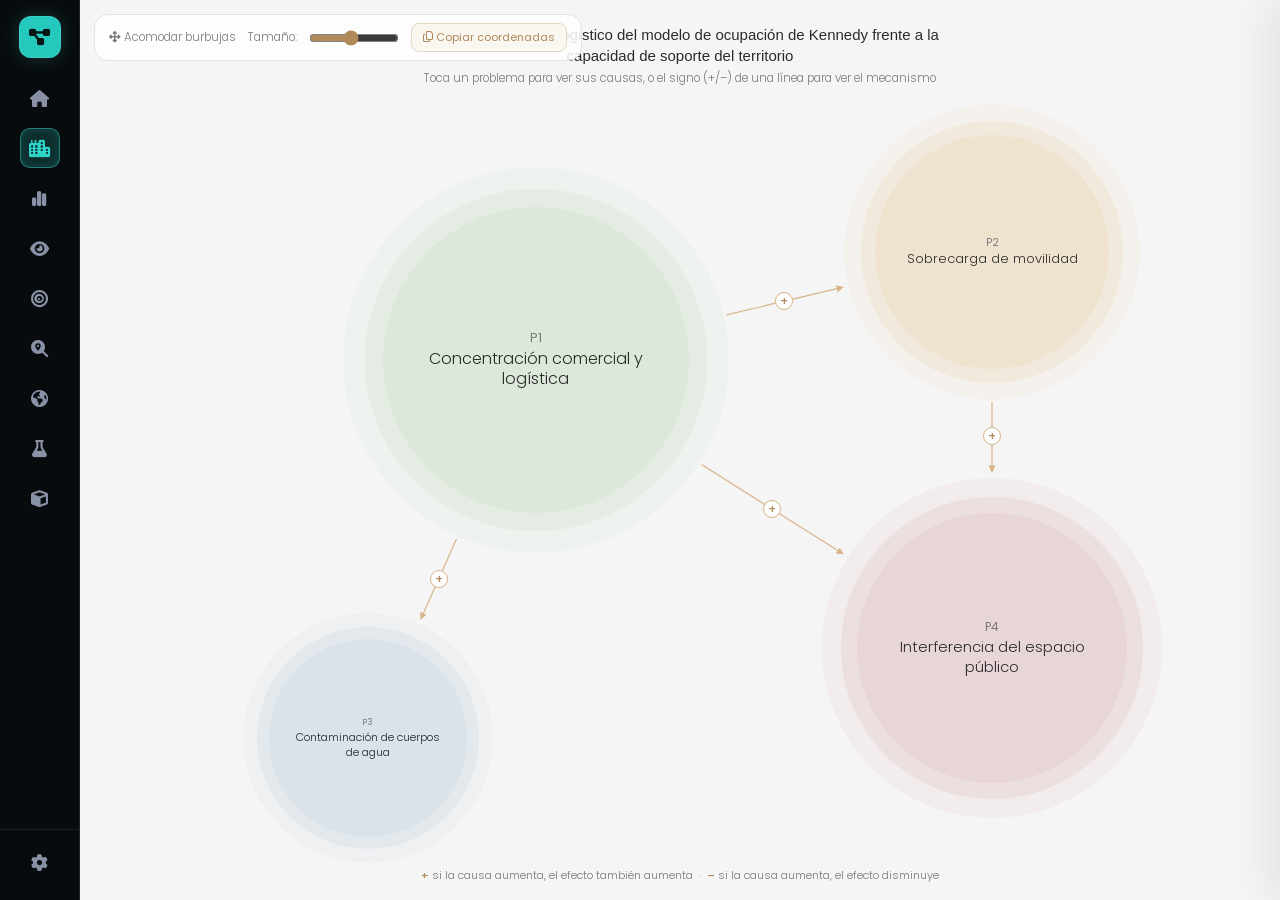
==== commit fb9fea89: "feat: nueva estetica pastel con halos y flujo en 3 vistas (4 problemas, causas, todas las causas) Co" ====
--- a/modules/network-01/index.html
+++ b/modules/network-01/index.html
@@ -2,197 +2,104 @@
 <html lang="es">
 <head>
 <meta charset="UTF-8">
-<script src="rapot-v2.js?v=1"></script>
 <meta name="viewport" content="width=device-width, initial-scale=1.0">
 <title>Sobrecarga territorial en Kennedy — Red causal</title>
-<link href="https://fonts.googleapis.com/css2?family=Inter:wght@400;500;600&family=Space+Grotesk:wght@500;600;700&display=swap" rel="stylesheet">
+<link href="https://fonts.googleapis.com/css2?family=Poppins:wght@300;400;500&display=swap" rel="stylesheet">
 <link rel="stylesheet" href="https://cdnjs.cloudflare.com/ajax/libs/font-awesome/6.4.0/css/all.min.css">
 <link rel="stylesheet" href="../../css/main.css">
 <link rel="stylesheet" href="../../css/sidebar.css">
 <style>
   :root{
-    --bg:#ffffff;
-    --node:#c9c5ed;
-    --ink-on-node:#1e293b;
-    --panel:rgba(255,255,255,0.96); --panel-border:rgba(181, 169, 204, 0.35);
-    --ink-dark:#0f172a; --ink-dim:#64748b;
-    --primary-cyan:#7b61ff;
-    --glow-cyan:rgba(123, 97, 255, 0.25);
+    --bg:#f5f5f5;
+    --line:#d8b48a;
+    --ink:#2b2b2b;
+    --ink-dim:#7a7a7a;
+    --accent:#b08a5b;
   }
   *{box-sizing:border-box;}
   html,body{height:100%;margin:0;}
+  body{ background:var(--bg); color:var(--ink); font-family:'Poppins',sans-serif; overflow:hidden; }
   .app{ display:flex; min-height:100vh; }
-  .main{ flex:1; position:relative; min-width:0; background: radial-gradient(circle at 50% 50%, #ffffff 0%, #f8fafc 100%); }
-  body{ background:var(--bg); color:var(--ink-dark); font-family:'Inter',sans-serif; overflow:hidden; }
-  
+  .main{ flex:1; position:relative; min-width:0; background:var(--bg); height:100vh; overflow:hidden; }
+
   .intro{
-    position:absolute; top:24px; left:50%; transform:translateX(-50%); z-index:6; text-align:center;
-    pointer-events:none; max-width:680px; transition:opacity .4s ease;
-    background: rgba(255, 255, 255, 0.85); padding: 12px 24px; border-radius: 20px;
-    border: 1px solid rgba(181, 169, 204, 0.3); backdrop-filter: blur(12px);
-    box-shadow: 0 8px 32px rgba(148, 163, 184, 0.15);
-  }
-  .intro h1{ font-family:'Space Grotesk',sans-serif; font-size:15px; font-weight:700; margin:0 0 4px; line-height:1.35; color: #0f172a; letter-spacing: 0.3px; }
-  .intro p{ margin:0; font-size:12px; color:#6366f1; font-weight: 600; }
-
-  .level-title{
-    position:absolute; top:24px; left:50%; transform:translateX(-50%); z-index:6; text-align:center;
-    max-width:680px; opacity:0; pointer-events:none; transition:opacity .4s ease;
-    background: rgba(255, 255, 255, 0.9); padding: 12px 24px; border-radius: 20px;
-    border: 1px solid rgba(181, 169, 204, 0.4); backdrop-filter: blur(12px);
-    box-shadow: 0 8px 32px rgba(148, 163, 184, 0.2);
-  }
-  .level-title.show{ opacity:1; }
-  .level-title h2{ font-family:'Space Grotesk',sans-serif; font-size:15px; font-weight:700; margin:0; color:#0f172a; }
-  .level-title p{ margin:3px 0 0; font-size:11.5px; color:#6366f1; }
-
-  .cld-legend{
-    position:absolute; bottom:22px; left:22px; z-index:6; font-size:11.5px; color:#475569;
-    background:rgba(255, 255, 255, 0.9); border:1px solid rgba(181, 169, 204, 0.35); border-radius:14px; padding:12px 16px;
-    max-width:280px; line-height:1.6; backdrop-filter:blur(14px); box-shadow:0 8px 25px rgba(148, 163, 184, 0.2);
-  }
-  .cld-legend b{ color:#6366f1; font-weight: 700; }
-
-  .stage{ position:absolute; inset:0; width:100%; height:100%; }
-  .goo-layer{ position:absolute; inset:0; filter:url(#goo); opacity: 0.75; }
-  .arrows-svg{ position:absolute; inset:0; width:100%; height:100%; pointer-events:none; overflow:visible; }
-  
-  @keyframes floatIdle {
-    0%, 100% { transform: translate(-50%, -50%) translateY(0px); }
-    50% { transform: translate(-50%, -50%) translateY(-6px); }
-  }
-  @keyframes dashFlow {
-    to { stroke-dashoffset: -24; }
-  }
-
-  .blob {
-    position:absolute; border-radius:50%; top:0; left:0; transform:translate(-50%,-50%); background:var(--node);
-    transition: left .8s cubic-bezier(.22,1,.36,1), top .8s cubic-bezier(.22,1,.36,1),
-                width .7s cubic-bezier(.22,1,.36,1), height .7s cubic-bezier(.22,1,.36,1), opacity .4s ease, filter .3s ease;
-    animation: floatIdle 6s ease-in-out infinite;
-    opacity: 0.65;
-  }
-  .blob:hover {
-    filter: brightness(1.1) drop-shadow(0 0 25px rgba(99, 102, 241, 0.5)) !important;
-    cursor: pointer;
-  }
-
-  .arrow-line {
-    fill:none; stroke-linecap:round;
-    stroke-dasharray: 6 4;
-    animation: dashFlow 1.8s linear infinite;
-    transition: stroke-width 0.2s ease, stroke 0.2s ease;
-    opacity: 0.75;
-  }
-  .arrow-line:hover {
-    stroke-width: 4.5px !important;
-    stroke-opacity: 1 !important;
-  }
-
-  .label-layer{ position:absolute; inset:0; pointer-events:none; }
-  .label{
-    position:absolute; top:0; left:0; transform:translate(-50%,-50%);
-    transition: left .8s cubic-bezier(.22,1,.36,1), top .8s cubic-bezier(.22,1,.36,1), opacity .4s ease;
-    text-align:center; font-weight:700; line-height:1.24; color:#1e293b; padding:0 8px; pointer-events:none;
-  }
-  .label.center-label{ font-family:'Space Grotesk',sans-serif; font-size:14.5px; font-weight:700; color:#0f172a; }
-  .label.child-label{ font-size:11.5px; font-family:'Space Grotesk',sans-serif; color:#1e293b; }
-  .hit{ position:absolute; top:0; left:0; transform:translate(-50%,-50%); border-radius:50%; cursor:pointer; z-index:5; pointer-events:auto; }
+    position:absolute; top:18px; left:50%; transform:translateX(-50%); z-index:6; text-align:center;
+    pointer-events:none; max-width:720px; padding:6px 20px;
+  }
+  .intro h1{ font-size:15px; font-weight:400; margin:0 0 3px; line-height:1.4; color:var(--ink); }
+  .intro p{ margin:0; font-size:11.5px; font-weight:300; color:var(--ink-dim); }
+
+  .legend{
+    position:absolute; bottom:16px; left:50%; transform:translateX(-50%); z-index:6;
+    font-size:11px; font-weight:300; color:var(--ink-dim); text-align:center; white-space:nowrap;
+  }
+  .legend b{ color:var(--accent); font-weight:500; }
+
+  .stage{ position:absolute; inset:0; }
+  .edges-svg{ position:absolute; inset:0; width:100%; height:100%; overflow:visible; pointer-events:none; }
+  .cap{
+    position:absolute; transform:translate(0,0); z-index:2; font-size:12px; font-weight:500;
+    letter-spacing:.04em; pointer-events:none; white-space:nowrap;
+  }
+
+  .node{
+    position:absolute; border-radius:50%; transform:translate(-50%,-50%); z-index:3;
+    display:flex; align-items:center; justify-content:center; text-align:center; cursor:pointer;
+    transition:opacity .25s ease, width .3s ease, height .3s ease; touch-action:none; user-select:none;
+  }
+  .node .lbl{ color:var(--ink); font-weight:300; line-height:1.3; pointer-events:none;
+    display:-webkit-box; -webkit-box-orient:vertical; overflow:hidden; }
+  .node .lbl small{ display:block; font-size:.8em; color:var(--ink-dim); margin-bottom:2px; font-weight:400; }
+  .node.dim{ opacity:.22; }
+  .node.sel{ filter:brightness(.96); }
+
+  .badge{
+    position:absolute; transform:translate(-50%,-50%); z-index:4; width:18px; height:18px; border-radius:50%;
+    background:#fff; border:1px solid var(--line); color:var(--accent); font-size:12px; font-weight:500; line-height:16px;
+    text-align:center; cursor:pointer; transition:opacity .25s ease;
+  }
+  .badge:hover{ background:var(--line); color:#fff; }
+  .badge.dim{ opacity:.15; }
 
   .panel{
     position:absolute; top:0; right:0; bottom:0; z-index:20; width:min(400px,92vw);
-    background:rgba(255, 255, 255, 0.96); backdrop-filter:blur(20px); border-left:1px solid var(--panel-border); box-shadow:-16px 0 50px rgba(148, 163, 184, 0.25);
+    background:rgba(255,255,255,0.97); border-left:1px solid #e8e2d9; box-shadow:-12px 0 40px rgba(0,0,0,.08);
     padding:30px 26px; overflow-y:auto; transform:translateX(100%); transition:transform .35s cubic-bezier(.2,.8,.2,1);
   }
   .panel.open{ transform:translateX(0); }
   .panel-close{
-    position:absolute; top:20px; right:20px; width:32px; height:32px; border-radius:50%; border:1px solid rgba(0,0,0,0.1);
-    background:rgba(0,0,0,0.04); color:var(--ink-dim); display:flex; align-items:center; justify-content:center; cursor:pointer; font-size:14px;
-    transition: all 0.2s ease;
-  }
-  .panel-close:hover{ background:#6366f1; color:#fff; border-color:#6366f1; }
-  .panel-kind{ font-size:11px; text-transform:uppercase; letter-spacing:.08em; color:#6366f1; margin:0 0 8px; font-weight: 700; }
-  .panel h2{ font-family:'Space Grotesk',sans-serif; font-size:17px; font-weight:700; margin:0 30px 4px 0; line-height:1.4; color:#0f172a; }
-  .panel .block{ margin-top:18px; padding-top:18px; border-top:1px solid rgba(0,0,0,0.06); }
-  .panel .block b{ display:block; font-size:11px; color:var(--ink-dim); font-weight:700; margin-bottom:9px; text-transform:uppercase; letter-spacing:.05em; }
-  .panel .rel-chip{ display:block; padding:10px 14px; margin-bottom:8px; border-radius:12px; background:rgba(99, 102, 241, 0.06); border:1px solid rgba(99, 102, 241, 0.2); font-size:12px; cursor:pointer; color:#0f172a; transition: all 0.2s ease; }
-  .panel .rel-chip .rel-verbo{ display:block; font-size:10.5px; color:var(--ink-dim); font-style:italic; margin-top:3px; }
-  .panel .rel-chip:hover{ background:rgba(99, 102, 241, 0.15); border-color:#6366f1; transform:translateY(-1px); }
-  .panel .drill-btn{
-    display:block; width:100%; margin-top:20px; padding:12px 16px; border-radius:12px; border:none;
-    background:linear-gradient(135deg, #6366f1 0%, #4f46e5 100%); color:#ffffff; font-weight:700; font-size:13px; cursor:pointer;
-    box-shadow: 0 4px 15px rgba(99, 102, 241, 0.3); transition: all 0.2s ease;
-  }
-  .panel .drill-btn:hover{ transform:scale(1.02); box-shadow: 0 0 20px rgba(99, 102, 241, 0.5); }
-
-  .back-btn{
-    position:absolute; bottom:24px; left:50%; transform:translateX(-50%); z-index:6;
-    padding:11px 22px; border-radius:999px; border:1px solid rgba(99, 102, 241, 0.3); background:rgba(255, 255, 255, 0.9);
-    font-size:12.5px; font-weight:700; color:#0f172a; cursor:pointer; box-shadow:0 8px 24px rgba(148, 163, 184, 0.25);
-    backdrop-filter:blur(12px); opacity:0; pointer-events:none; transition:all .3s ease;
-  }
-  .back-btn:hover { background:#6366f1; color:#fff; border-color:#6366f1; }
-  .back-btn.show{ opacity:1; pointer-events:auto; }
-
-  .full-net-btn{
-    position:absolute; top:24px; right:24px; z-index:10;
-    padding:10px 20px; border-radius:999px; border:1px solid rgba(99, 102, 241, 0.3);
-    background:rgba(255, 255, 255, 0.9); color:#4f46e5; font-size:12.5px; font-weight:700;
-    cursor:pointer; backdrop-filter:blur(14px); box-shadow:0 6px 20px rgba(148, 163, 184, 0.2);
-    transition:all .25s cubic-bezier(.2,1,.3,1); display:flex; align-items:center; gap:8px;
-  }
-  .full-net-btn:hover{
-    background:#6366f1; color:#fff; border-color:#6366f1; transform:scale(1.03);
-  }
-  .full-net-btn.active{
-    background:#6366f1; color:#fff; border-color:#6366f1;
-  }
-
-  /* Toolbar Editor Clean UI */
-  #netEditorPanel {
-    position:absolute; top:24px; left:24px; z-index:10; background:rgba(255, 255, 255, 0.9) !important;
-    border:1px solid rgba(181, 169, 204, 0.35) !important; border-radius:16px !important; padding:10px 16px !important;
-    backdrop-filter:blur(14px) !important; box-shadow:0 8px 30px rgba(148, 163, 184, 0.2) !important;
-    color: #0f172a !important;
-  }
-
-  @media (prefers-reduced-motion: reduce){ .blob, .label, .panel{ transition:none !important; } }
+    position:absolute; top:18px; right:18px; width:30px; height:30px; border-radius:50%; border:1px solid #e3ddd3;
+    background:#faf8f5; color:var(--ink-dim); cursor:pointer; font-size:13px;
+  }
+  .panel-close:hover{ background:var(--line); color:#fff; }
+  .panel-kind{ font-size:11px; text-transform:uppercase; letter-spacing:.08em; color:var(--accent); margin:0 0 8px; font-weight:500; }
+  .panel h2{ font-size:16px; font-weight:400; margin:0 30px 4px 0; line-height:1.45; }
+  .panel .block{ margin-top:16px; padding-top:16px; border-top:1px solid #efeae2; }
+  .panel .block b{ display:block; font-size:10.5px; color:var(--ink-dim); font-weight:500; margin-bottom:8px; text-transform:uppercase; letter-spacing:.06em; }
+  .panel .block p{ margin:0; font-size:12.5px; font-weight:300; line-height:1.55; }
+  .panel .rel-chip{ display:block; padding:9px 13px; margin-bottom:7px; border-radius:12px; background:#faf6f0; border:1px solid #eadfce; font-size:12px; font-weight:300; cursor:pointer; }
+  .panel .rel-chip:hover{ background:#f3e9da; }
+  .panel a{ font-size:12px; color:var(--accent); word-break:break-all; }
+
+  .nav-btn{
+    position:absolute; z-index:10; padding:9px 18px; border-radius:999px; border:1px solid #e3d6c3; background:rgba(255,255,255,.9);
+    color:var(--accent); font-family:inherit; font-size:12px; font-weight:400; cursor:pointer; display:none;
+  }
+  .nav-btn:hover{ background:var(--line); color:#fff; border-color:var(--line); }
+  .nav-btn.show{ display:block; }
+  #backBtn{ bottom:36px; left:50%; transform:translateX(-50%); }
+  #allBtn{ top:14px; right:18px; }
+  #netEditorPanel{
+    position:absolute; top:14px; left:14px; z-index:10; background:rgba(255,255,255,.85);
+    border:1px solid #e8e2d9; border-radius:14px; padding:8px 14px; display:flex; align-items:center; gap:12px;
+    font-size:11.5px; font-weight:300; color:var(--ink-dim);
+  }
+  #netEditorPanel input{ width:90px; accent-color:var(--accent); }
+  #netEditorPanel button{ padding:5px 11px; border-radius:8px; border:1px solid #e3d6c3; background:#faf6f0; color:var(--accent); font-size:11px; cursor:pointer; font-family:inherit; }
+  #netCoordsOutput{ display:none; position:absolute; top:46px; left:0; width:340px; height:120px; font-family:monospace; font-size:9.5px; background:#fff; border:1px solid #e3d6c3; color:#555; border-radius:8px; padding:6px; z-index:105; }
 </style>
 </head>
 <body>
-<script>
-/* Transicion de llegada desde el hub "Problemas" (problemas.html).
-   Sin parametros ?from=problemas en la URL, este bloque no hace nada:
-   no toca ni el contenido ni la logica de este modulo. */
-(function () {
-  var p = new URLSearchParams(location.search);
-  if (p.get('embed') === '1') {
-    document.documentElement.classList.add('rapot-embed');
-    var css = document.createElement('link');
-    css.rel = 'stylesheet'; css.href = 'rapot-problemas.css?v=1';
-    document.head.appendChild(css);
-    var gfonts = document.createElement('link');
-    gfonts.rel = 'stylesheet';
-    gfonts.href = 'https://fonts.googleapis.com/css2?family=Geist:wght@400;500&display=swap';
-    document.head.appendChild(gfonts);
-  }
-  if (p.get('from') !== 'problemas') return;
-  var c = '#' + (p.get('c') || '5b8def').replace('#', '');
-  var d = document.createElement('div');
-  d.id = 'rapotEnter';
-  d.style.cssText = 'position:fixed;inset:0;z-index:99999;background:' + c +
-    ';display:flex;align-items:center;justify-content:center;transition:opacity .5s ease, transform .6s cubic-bezier(.22,1,.36,1);';
-  d.innerHTML = '<div style="font:500 11px/1 ui-monospace,SFMono-Regular,Menlo,monospace;letter-spacing:.16em;color:#050506;text-transform:uppercase;">Cargando axonometr\u00eda\u2026</div>';
-  document.body.appendChild(d);
-  /* se retira en un tiempo fijo corto: no espera a que carguen los CDN
-     pesados (three.js, etc.), para no dejar la pantalla de color colgada */
-  setTimeout(function () {
-    d.style.opacity = '0';
-    d.style.transform = 'scale(1.06)';
-    setTimeout(function () { d.remove(); }, 600);
-  }, 550);
-})();
-</script>
 <div class="app">
   <aside class="sidebar" id="appSidebar">
     <a class="brand-icon" href="../../index.html" title="Redes · Inicio" aria-label="Inicio">
@@ -213,52 +120,33 @@
       <a href="#settings" class="icon-nav-item" data-tooltip="Configuración"><i class="fa-solid fa-gear"></i></a>
     </div>
   </aside>
-  <main class="main">
-
-
-<!-- Panel de Acomodar Bolas, Ajustar Tamaño y Copiar Coordenadas -->
-<div id="netEditorPanel" style="position:absolute; top:20px; left:20px; z-index:10; background:rgba(17,20,24,.92); border:1px solid rgba(255,255,255,.18); border-radius:14px; padding:10px 14px; backdrop-filter:blur(10px); box-shadow:0 8px 30px rgba(0,0,0,.5); color:#e8ecf1; font-family:'Segoe UI',sans-serif; display:flex; align-items:center; gap:12px;">
-  <span style="font-size:12px; font-weight:700; color:#24c8bd;"><i class="fa-solid fa-up-down-left-right"></i> Acomodar Bolas</span>
-  <div style="display:flex; align-items:center; gap:6px; font-size:11.5px;">
-    <label for="nodeScaleRange" style="color:#a0aec0;">Tamaño:</label>
-    <input type="range" id="nodeScaleRange" min="0.5" max="2.2" step="0.05" value="1.0" style="width:100px; accent-color:#24c8bd;">
-  </div>
-  <button type="button" id="copyNetCoordsBtn" style="padding:5px 11px; border-radius:8px; border:1px solid rgba(36,200,189,.4); background:rgba(36,200,189,.15); color:#24c8bd; font-size:11px; font-weight:700; cursor:pointer; transition:all .15s ease;">
-    <i class="fa-regular fa-copy"></i> Copiar Coordenadas y Tamaños
-  </button>
-  <textarea id="netCoordsOutput" style="display:none; position:absolute; top:48px; left:0; width:340px; height:120px; font-family:monospace; font-size:9.5px; background:#07080a; border:1px solid rgba(255,255,255,.18); color:#38bdf8; border-radius:8px; padding:6px; z-index:105;" readonly></textarea>
+  <main class="main" id="main">
+
+<div id="netEditorPanel">
+  <span><i class="fa-solid fa-up-down-left-right"></i> Acomodar burbujas</span>
+  <label for="nodeScaleRange">Tamaño:</label>
+  <input type="range" id="nodeScaleRange" min="0.5" max="1.6" step="0.05" value="1.0">
+  <button type="button" id="copyNetCoordsBtn"><i class="fa-regular fa-copy"></i> Copiar coordenadas</button>
+  <textarea id="netCoordsOutput" readonly></textarea>
 </div>
 
-<div class="intro" id="intro">
-  <h1>Colapso operativo y logístico del modelo de ocupación de Kennedy frente a la capacidad de soporte del territorio</h1>
-  <p>Toca la burbuja para revelar la red — toca una flecha o su signo (+/–) para ver el mecanismo completo</p>
+<div class="intro">
+  <h1 id="introTitle">Colapso operativo y logístico del modelo de ocupación de Kennedy frente a la capacidad de soporte del territorio</h1>
+  <p id="introSub"></p>
 </div>
-<div class="level-title" id="levelTitle">
-  <h2 id="levelTitleText"></h2>
-  <p id="levelSubText"></p>
-</div>
-<div class="cld-legend">
-  <b>Notación del diagrama causal</b><br>
-  <b>+</b> si la causa aumenta, el efecto también aumenta &nbsp; <b>–</b> si la causa aumenta, el efecto disminuye<br>
-  <b>↻ R</b> bucle reforzador (se retroalimenta y crece) &nbsp; <b>↻ B</b> bucle balanceador (actúa como freno o límite)
-</div>
+<button type="button" class="nav-btn" id="allBtn"><i class="fa-solid fa-network-wired"></i> Ver todas las causas juntas</button>
+<button type="button" class="nav-btn" id="backBtn">← Volver a los 4 problemas</button>
+<div class="legend"><b>+</b> si la causa aumenta, el efecto también aumenta &nbsp;·&nbsp; <b>–</b> si la causa aumenta, el efecto disminuye</div>
 
 <div class="stage" id="stage">
-  <svg width="0" height="0" style="position:absolute">
+  <svg class="edges-svg" id="edgesSvg">
     <defs>
-      <filter id="goo">
-        <feGaussianBlur in="SourceGraphic" stdDeviation="12" result="blur" />
-        <feColorMatrix in="blur" mode="matrix" values="1 0 0 0 0  0 1 0 0 0  0 0 1 0 0  0 0 0 22 -11" result="goo" />
-        <feComposite in="SourceGraphic" in2="goo" operator="atop" />
-      </filter>
+      <marker id="arr" viewBox="0 0 10 10" refX="8" refY="5" markerWidth="6" markerHeight="6" orient="auto-start-reverse">
+        <path d="M 0 0 L 10 5 L 0 10 z" fill="#d8b48a"/>
+      </marker>
     </defs>
   </svg>
-  <div class="goo-layer" id="gooLayer"></div>
-  <svg class="arrows-svg" id="arrowsSvg"><defs></defs></svg>
-  <div class="label-layer" id="labelLayer"></div>
 </div>
-
-<button class="back-btn" id="backBtn">← Volver</button>
 
 <aside class="panel" id="panel">
   <button class="panel-close" id="panelClose">✕</button>
@@ -267,25 +155,14 @@
 
 <script>
 (() => {
-  // Medimos el area de CONTENIDO (junto a la barra lateral), no toda la
-  // ventana, para que la red no quede tapada ni descuadrada por el menu.
-  const mainEl = document.querySelector(".main");
-  function mainW() { return Math.max(320, (mainEl && mainEl.clientWidth) ? mainEl.clientWidth : window.innerWidth); }
-  function mainH() { return Math.max(320, (mainEl && mainEl.clientHeight) ? mainEl.clientHeight : window.innerHeight); }
   // Datos tomados de red_P1_P2_P3_P4_causas_indicadores.xlsx
   const MACRO = [
-    { id:"n1", corto:"P1 · Concentración comercial y logística", full:"P1 · Concentración comercial y logística", color:"#b5a9cc" },
-    { id:"n2", corto:"P2 · Sobrecarga de movilidad", full:"P2 · Sobrecarga de movilidad", color:"#f0d3a7" },
-    { id:"n3", corto:"P3 · Contaminación de cuerpos de agua", full:"P3 · Contaminación de cuerpos de agua", color:"#9bc1bc" },
-    { id:"n4", corto:"P4 · Interferencia del espacio público", full:"P4 · Interferencia del espacio público", color:"#e2b4bd" },
+    { id:"n1", corto:"P1 · Concentración comercial y logística", color:"#dce8da", ink:"#6f8b6b" },
+    { id:"n2", corto:"P2 · Sobrecarga de movilidad", color:"#efe3cf", ink:"#a38455" },
+    { id:"n3", corto:"P3 · Contaminación de cuerpos de agua", color:"#dae2ea", ink:"#6b84a0" },
+    { id:"n4", corto:"P4 · Interferencia del espacio público", color:"#e8d5d8", ink:"#a0707a" },
   ];
-  // Hoja "Relaciones entre P"
-  const MACRO_REL = [
-    { from:"n1", to:"n2", pol:"+", verbo:"P1→P2: La concentración comercial-logística incrementa demanda de movimientos de abastecimiento y acceso. Estado: sustentable con datos de Corabastos + movilidad." },
-    { from:"n1", to:"n4", pol:"+", verbo:"P1→P4: La concentración de actividad económica coincide con usos intensivos del espacio público en el entorno. Estado: requiere medición local para cuantificar intensidad." },
-    { from:"n2", to:"n4", pol:"+", verbo:"P2→P4: La sobrecarga vial puede aumentar conflictos por estacionamiento y cargue/descargue en vía. Estado: requiere aforo local." },
-    { from:"n1", to:"n3", pol:"+", verbo:"P1→P3: La actividad económica solo se conecta con contaminación hídrica mediante un mecanismo demostrado (residuos/vertimientos/conexiones). Estado: no asumir causalidad directa." },
-  ];
+  const macroById = {}; MACRO.forEach(m => macroById[m.id] = m);
 
   const SRC_COR = "https://corabastos.com.co/inicio/wp-content/uploads/2024/04/INFORME-DE-GESTION-2023_compressed.pdf";
   const SRC_MOV = "https://www.movilidadbogota.gov.co/web/sites/default/files/Paginas/25-06-2025/informe_de_gestion_2024_localidad_kennedy.pdf";
@@ -329,6 +206,7 @@
       { id:"P4-C6", causa:"Estacionamiento de vehículos fuera de zonas autorizadas", indicador:"Vehículos estacionados sobre vía/andén", nota:"Dato a obtener mediante aforo o registros de control", unidad:"vehículos/h", anio:"Actual", ambito:"Entorno Corabastos", fuente:"https://www.movilidadbogota.gov.co/", estado:"Indicador tangible; medición pendiente" },
     ],
   };
+
   // Relaciones entre causas de un mismo problema (propuesta de lectura causal; el Excel no las define)
   const CAUSE_REL = {
     n1: [
@@ -363,747 +241,241 @@
       ["P4-C5", "P4-C6", "+", "Las operaciones de cargue y descargue en vía llevan a estacionar fuera de zonas autorizadas."],
     ],
   };
-  const toNodeId = cid => cid.toLowerCase().replace("-", "_");
-  const SUBNETS = {};
+
+  // Orden en cuadrícula 3x2 de cada problema (para que las flechas crucen lo menos posible)
+  const ORDER = {
+    n1: ["P1-C4", "P1-C1", "P1-C2", "P1-C5", "P1-C6", "P1-C3"],
+    n2: ["P2-C6", "P2-C1", "P2-C2", "P2-C3", "P2-C5", "P2-C4"],
+    n3: ["P3-C1", "P3-C6", "P3-C3", "P3-C2", "P3-C4", "P3-C5"],
+    n4: ["P4-C1", "P4-C2", "P4-C4", "P4-C3", "P4-C5", "P4-C6"],
+  };
+  const QUAD = { n1: [0, 0], n2: [1, 0], n3: [0, 1], n4: [1, 1] };
+
+  const toId = cid => cid.toLowerCase().replace("-", "_");
+  const nodes = [], byId = {}, rels = [];
   Object.keys(CAUSES).forEach(mId => {
-    SUBNETS[mId] = {
-      nodes: CAUSES[mId].map(c => ({ ...c, id: toNodeId(c.id), cid: c.id, corto: c.causa, t: c.id + " · " + c.causa })),
-      rel: (CAUSE_REL[mId] || []).map(([a, b, pol, verbo]) => ({ from: toNodeId(a), to: toNodeId(b), pol, verbo: a + "→" + b + ": " + verbo })),
-      loopType: "R"
-    };
+    CAUSES[mId].forEach(c => { const n = { ...c, nid: toId(c.id), macroId: mId }; nodes.push(n); byId[n.nid] = n; });
+    CAUSE_REL[mId].forEach(([a, b, pol, verbo]) => rels.push({ from: toId(a), to: toId(b), pol, verbo: a + " → " + b + ": " + verbo }));
   });
-  const macroById = {}; MACRO.forEach(m => macroById[m.id] = m);
-
-  const allNodesById = {};
-  const allNodesList = [];
-  const allInternalRel = [];
-  Object.keys(SUBNETS).forEach(mId => {
-    SUBNETS[mId].nodes.forEach(n => {
-      const copy = { ...n, macroId: mId };
-      allNodesById[n.id] = copy;
-      allNodesList.push(copy);
-    });
-  });
-  // Relaciones entre causas de problemas distintos (propuesta, derivada de la hoja "Relaciones entre P")
-  const INTER_CAUSE_REL = [
-    ["P1-C2", "P2-C1", "+", "Los vehículos que ingresan a la central mayorista se suman a los viajes diarios de la localidad."],
-    ["P1-C2", "P2-C2", "+", "El alto ingreso de vehículos de carga congestiona las vías y alarga los tiempos de desplazamiento."],
-    ["P1-C6", "P4-C1", "+", "La concentración de actividad económica en María Paz y El Amparo atrae venta informal al espacio público."],
-    ["P1-C5", "P4-C4", "+", "Los usos comerciales e industriales alrededor de Corabastos ocupan los andenes con actividad económica."],
-    ["P2-C1", "P4-C5", "+", "Más viajes y sobrecarga vial aumentan el cargue y descargue en vía (requiere aforo local)."],
-    ["P2-C2", "P4-C6", "+", "La sobrecarga vial aumenta el estacionamiento fuera de zonas autorizadas (requiere aforo local)."],
-    ["P1-C1", "P3-C5", "+", "Mayor volumen de alimentos puede generar más residuos sólidos cerca de humedales. Mecanismo por demostrar: no asumir causalidad directa."],
+
+  // Hoja "Relaciones entre P"
+  const MACRO_REL_DATA = [
+    ["n1", "n2", "+", "La concentración comercial-logística incrementa demanda de movimientos de abastecimiento y acceso. Estado: sustentable con datos de Corabastos + movilidad."],
+    ["n1", "n4", "+", "La concentración de actividad económica coincide con usos intensivos del espacio público en el entorno. Estado: requiere medición local para cuantificar intensidad."],
+    ["n2", "n4", "+", "La sobrecarga vial puede aumentar conflictos por estacionamiento y cargue/descargue en vía. Estado: requiere aforo local."],
+    ["n1", "n3", "+", "La actividad económica solo se conecta con contaminación hídrica mediante un mecanismo demostrado (residuos/vertimientos/conexiones). Estado: no asumir causalidad directa."],
   ];
-  const INTER_NETWORK_REL = INTER_CAUSE_REL.map(([a, b, pol, verbo]) => ({ from: toNodeId(a), to: toNodeId(b), pol, verbo: a + "→" + b + ": " + verbo, inter: true }));
-
-  // Vista de un problema: sus causas + las causas de otros problemas con las que se conecta
-  function detailView(macroId) {
-    const own = SUBNETS[macroId];
-    const ownIds = new Set(own.nodes.map(n => n.id));
-    const inter = INTER_NETWORK_REL.filter(r => ownIds.has(r.from) || ownIds.has(r.to));
-    const nodes = own.nodes.slice();
-    const seen = new Set(ownIds);
-    inter.forEach(r => [r.from, r.to].forEach(k => { if (!seen.has(k)) { seen.add(k); nodes.push(allNodesById[k]); } }));
-    const byId = {}; nodes.forEach(n => byId[n.id] = n);
-    return { nodes, rel: own.rel.concat(inter), byId };
-  }
-
-  const gooLayer = document.getElementById("gooLayer");
-  const labelLayer = document.getElementById("labelLayer");
-  const intro = document.getElementById("intro");
-  const backBtn = document.getElementById("backBtn");
-  const levelTitle = document.getElementById("levelTitle");
-  const levelTitleText = document.getElementById("levelTitleText");
-  const levelSubText = document.getElementById("levelSubText");
-
-  const CENTER_R = 108;
-  let NODE_R = 62;
-
-  function forceLayout(nodeList, edgeList, centerX, centerY, spread, radiusOf, gapMult, margin, iterations = 60) {
-    const pos = {};
-    const areaW = mainW() - margin * 2, areaH = mainH() - margin * 2;
-    const cols = Math.ceil(Math.sqrt(nodeList.length * areaW / areaH));
-    const rows = Math.ceil(nodeList.length / cols);
-    nodeList.forEach((n, i) => {
-      const col = i % cols, row = Math.floor(i / cols);
-      const jitter = () => (Math.random() - 0.5) * 0.35;
-      pos[n.id] = { x: margin + (areaW * (col + 0.5 + jitter())) / cols, y: margin + (areaH * (row + 0.5 + jitter())) / rows };
-    });
-    const ids = nodeList.map(n => n.id);
-    function minDistFor(a, b) { return (radiusOf(a) + radiusOf(b)) * Math.max(1.35, gapMult); }
-    for (let iter = 0; iter < iterations; iter++) {
-      const force = {}; ids.forEach(id => force[id] = { x: 0, y: 0 });
-      for (let i = 0; i < ids.length; i++) for (let j = i + 1; j < ids.length; j++) {
-        const a = pos[ids[i]], b = pos[ids[j]];
-        const minDist = minDistFor(ids[i], ids[j]);
-        let dx = a.x - b.x, dy = a.y - b.y;
-        let dist = Math.hypot(dx, dy) || 0.001;
-        if (dist < minDist) {
-          if (dist < 0.01) { dx = (Math.random() - 0.5) * 2; dy = (Math.random() - 0.5) * 2; dist = Math.hypot(dx, dy); }
-          const overlap = (minDist - dist) / 2, ux = dx / dist, uy = dy / dist;
-          force[ids[i]].x += ux * overlap; force[ids[i]].y += uy * overlap;
-          force[ids[j]].x -= ux * overlap; force[ids[j]].y -= uy * overlap;
-        }
-      }
-      edgeList.forEach(e => {
-        const a = pos[e.from], b = pos[e.to];
-        const dx = b.x - a.x, dy = b.y - a.y;
-        const dist = Math.hypot(dx, dy) || 0.001;
-        const target = minDistFor(e.from, e.to) * 1.35;
-        const pull = (dist - target) * 0.012;
-        force[e.from].x += dx / dist * pull; force[e.from].y += dy / dist * pull;
-        force[e.to].x -= dx / dist * pull; force[e.to].y -= dy / dist * pull;
+  const macroNodes = MACRO.map((m, i) => ({ nid: m.id, macroId: m.id, isMacro: true, id: "P" + (i + 1), causa: m.corto.split(" · ")[1] }));
+  macroNodes.forEach(n => byId[n.nid] = n);
+  const macroRels = MACRO_REL_DATA.map(([a, b, pol, verbo]) => ({ from: a, to: b, pol, verbo: byId[a].id + " → " + byId[b].id + ": " + verbo }));
+
+  let view = { mode: "macro", macroId: null };
+  let curNodes = macroNodes, curRels = macroRels;
+
+  const mainEl = document.getElementById("main");
+  const stage = document.getElementById("stage");
+  const svg = document.getElementById("edgesSvg");
+  const panel = document.getElementById("panel"), body = document.getElementById("panelBody");
+  const SVGNS = "http://www.w3.org/2000/svg";
+  const mainW = () => Math.max(320, mainEl.clientWidth), mainH = () => Math.max(320, mainEl.clientHeight);
+
+  // Posiciones guardadas (pegar aquí lo que entrega "Copiar coordenadas")
+  const SAVED_POSITIONS = {};
+
+  let pos = {}, caps = {}, scale = 1;
+  let nodeEls = {}, edgeEls = [], capEls = [];
+
+  function defaultLayout() {
+    const W = mainW(), H = mainH(), top = 100, bottom = 50;
+    pos = {}; caps = {};
+    if (view.mode === "macro") {
+      const m = Math.min(W, H);
+      const P = { n1: [0.38, 0.40, 0.17], n2: [0.76, 0.28, 0.13], n4: [0.76, 0.72, 0.15], n3: [0.24, 0.82, 0.11] };
+      Object.keys(P).forEach(k => { pos[k] = { x: W * P[k][0], y: H * P[k][1], r: m * P[k][2] }; });
+      return;
+    }
+    if (view.mode === "detail") {
+      const cw = (W * 0.86) / 3, ch = (H - 190) / 2, x0 = W * 0.07, y0 = 110;
+      const r = Math.max(40, Math.min(cw, ch) / 2 * 0.8);
+      ORDER[view.macroId].forEach((cid, i) => {
+        pos[toId(cid)] = { x: x0 + cw * (i % 3 + 0.5), y: y0 + ch * (Math.floor(i / 3) + 0.5), r };
       });
-      ids.forEach(id => {
-        pos[id].x += force[id].x; pos[id].y += force[id].y;
-        pos[id].x += (centerX - pos[id].x) * 0.0006;
-        pos[id].y += (centerY - pos[id].y) * 0.0006;
-        if (pos[id].x < margin) pos[id].x += (margin - pos[id].x) * 0.45;
-        if (pos[id].x > mainW() - margin) pos[id].x -= (pos[id].x - (mainW() - margin)) * 0.45;
-        if (pos[id].y < margin) pos[id].y += (margin - pos[id].y) * 0.45;
-        if (pos[id].y > mainH() - margin) pos[id].y -= (pos[id].y - (mainH() - margin)) * 0.45;
+      return;
+    }
+    const qw = W / 2, qh = (H - top - bottom) / 2;
+    MACRO.forEach(m => {
+      const [qx, qy] = QUAD[m.id];
+      const x0 = qx * qw + 24, y0 = top + qy * qh + 22, cw = (qw - 48) / 3, ch = (qh - 30) / 2;
+      const r = Math.max(34, Math.min(cw, ch) / 2 * 0.8);
+      ORDER[m.id].forEach((cid, i) => {
+        pos[toId(cid)] = { x: x0 + cw * (i % 3 + 0.5), y: y0 + ch * (Math.floor(i / 3) + 0.5), r };
       });
-    }
-    // Pasada final de separación garantizada sin superposición ni contacto
-    for (let pass = 0; pass < 40; pass++) {
-      for (let i = 0; i < ids.length; i++) for (let j = i + 1; j < ids.length; j++) {
-        const a = pos[ids[i]], b = pos[ids[j]];
-        const minDist = minDistFor(ids[i], ids[j]);
-        let dx = a.x - b.x, dy = a.y - b.y;
-        let dist = Math.hypot(dx, dy) || 0.001;
-        if (dist < minDist) {
-          if (dist < 0.01) { dx = (Math.random() - 0.5) * 2; dy = (Math.random() - 0.5) * 2; dist = Math.hypot(dx, dy); }
-          const overlap = (minDist - dist) / 2, ux = dx / dist, uy = dy / dist;
-          a.x += ux * overlap; a.y += uy * overlap; b.x -= ux * overlap; b.y -= uy * overlap;
-        }
-      }
-      ids.forEach(id => {
-        const r = radiusOf(id);
-        pos[id].x = Math.max(margin + r + 4, Math.min(mainW() - margin - r - 4, pos[id].x));
-        pos[id].y = Math.max(margin + r + 4, Math.min(mainH() - margin - r - 4, pos[id].y));
-      });
-    }
-    return pos;
-  }
-
-  function el(cls) { const d = document.createElement("div"); d.className = cls; return d; }
-  function size(elm, r) { elm.style.width = elm.style.height = r * 2 + "px"; }
-  function place(elm, x, y) { elm.style.left = x + "px"; elm.style.top = y + "px"; }
-  function wrapToFit(text, maxCharsPerLine, maxLines) {
-    const words = text.split(" ");
-    const lines = []; let current = "";
-    words.forEach(w => {
-      const candidate = current ? current + " " + w : w;
-      if (candidate.length > maxCharsPerLine && current) { lines.push(current); current = w; }
-      else current = candidate;
-    });
-    if (current) lines.push(current);
-    if (lines.length > maxLines) {
-      const shown = lines.slice(0, maxLines);
-      let last = shown[maxLines - 1];
-      while (last.length > 3 && (last + "…").length > maxCharsPerLine) last = last.slice(0, -1).trim();
-      shown[maxLines - 1] = last.replace(/[.,;:]+$/, "") + "…";
-      return shown.join("<br>");
-    }
-    return lines.join("<br>");
-  }
-
-  const centerBlob = el("blob"); gooLayer.appendChild(centerBlob);
-  const centerLabel = el("label center-label");
-  centerLabel.style.width = (CENTER_R * 1.65) + "px";
-  centerLabel.textContent = "Corabastos y su entorno";
-  labelLayer.appendChild(centerLabel);
-  const hitCenter = el("hit"); labelLayer.appendChild(hitCenter);
-
-  let level = "none";
-  let currentDetailId = null;
-  let nodeBlobs = {}, nodeLabels = {}, nodeHits = {}, nodePlusBtns = {}, nodeMinusBtns = {}, nodeRadiusMap = {};
-  let bridgeEls = [];
-  let arrowEls = [];
-  let activeNodes = [], activeRel = [], nodePos = {};
-  const SVGNS = "http://www.w3.org/2000/svg";
-  const arrowsSvg = document.getElementById("arrowsSvg");
-  const arrowDefs = arrowsSvg.querySelector("defs");
-  const arrowMarkerCache = {};
-  function ensureArrowMarker(color) {
-    const key = color.replace(/[^a-zA-Z0-9]/g, "");
-    if (arrowMarkerCache[key]) return key;
-    const marker = document.createElementNS(SVGNS, "marker");
-    marker.setAttribute("id", "arrow-" + key);
-    marker.setAttribute("viewBox", "0 0 10 10");
-    marker.setAttribute("refX", "8"); marker.setAttribute("refY", "5");
-    marker.setAttribute("markerWidth", "7"); marker.setAttribute("markerHeight", "7");
-    marker.setAttribute("orient", "auto-start-reverse");
-    const path = document.createElementNS(SVGNS, "path");
-    path.setAttribute("d", "M 0 0 L 10 5 L 0 10 z");
-    path.setAttribute("fill", color);
-    marker.appendChild(path);
-    arrowDefs.appendChild(marker);
-    arrowMarkerCache[key] = true;
-    return key;
-  }
-
-  function clearNetwork() {
-    Object.values(nodeBlobs).forEach(b => b.remove());
-    Object.values(nodeLabels).forEach(l => l.remove());
-    Object.values(nodeHits).forEach(h => h.remove());
-    Object.values(nodePlusBtns).forEach(p => p.remove());
-    Object.values(nodeMinusBtns).forEach(m => m.remove());
-    bridgeEls.forEach(b => b.remove());
-    arrowEls.forEach(a => a.remove());
-    nodeBlobs = {}; nodeLabels = {}; nodeHits = {}; nodePlusBtns = {}; nodeMinusBtns = {}; bridgeEls = []; arrowEls = []; nodeRadiusMap = {};
-  }
-
-  function hexToRgb(hex) {
+      caps[m.id] = { x: x0, y: top + qy * qh - 2 };
+    });
+    Object.keys(SAVED_POSITIONS).forEach(k => { if (pos[k]) pos[k] = { ...pos[k], ...SAVED_POSITIONS[k] }; });
+  }
+
+  function rgba(hex, a) {
     const h = hex.replace("#", "");
-    return { r: parseInt(h.substring(0, 2), 16), g: parseInt(h.substring(2, 4), 16), b: parseInt(h.substring(4, 6), 16) };
-  }
-  function lerpColor(c1, c2, t) {
-    const a = hexToRgb(c1), b = hexToRgb(c2);
-    const r = Math.round(a.r + (b.r - a.r) * t), g = Math.round(a.g + (b.g - a.g) * t), bl = Math.round(a.b + (b.b - a.b) * t);
-    return `rgb(${r},${g},${bl})`;
-  }
-  let globalSizeScale = 1.0;
-  let activeByIdMap = null;
-  let activeColorOf = () => "var(--node)";
-  let activeLoopType = "R";
-  const baseRadiusMap = {};
-
-  function renderEdges() {
-    bridgeEls.forEach(b => b.remove());
-    arrowEls.forEach(a => a.remove());
-    bridgeEls = []; arrowEls = [];
-    
-    // 1. Draw smooth fluid bridge circles inside #gooLayer filter
-    const BRIDGES = level === "full" ? 0 : 25;
-    activeRel.forEach(r => {
-      const a = nodePos[r.from], b = nodePos[r.to];
-      if (!a || !b) return;
-      const rFrom = nodeRadiusMap[r.from], rTo = nodeRadiusMap[r.to];
-      const colorFrom = activeColorOf(r.from), colorTo = activeColorOf(r.to);
-      const dx = b.x - a.x, dy = b.y - a.y;
-      const dist = Math.hypot(dx, dy) || 1;
-
-      if (BRIDGES > 0 && dist < 550) {
-        // Banda recta de perimetro a perimetro: no se dibuja dentro de las burbujas
-        const ux = dx / dist, uy = dy / dist;
-        const nx = -uy, ny = ux;
-        const sx = a.x + ux * rFrom * 0.92, sy = a.y + uy * rFrom * 0.92;
-        const ex = b.x - ux * rTo * 0.92, ey = b.y - uy * rTo * 0.92;
-        const wA = Math.min(rFrom, rTo) * 0.22;
-        const wB = wA;
-        const ax1 = sx + nx * wA, ay1 = sy + ny * wA;
-        const ax2 = sx - nx * wA, ay2 = sy - ny * wA;
-        const bx1 = ex + nx * wB, by1 = ey + ny * wB;
-        const bx2 = ex - nx * wB, by2 = ey - ny * wB;
-
-        const path = document.createElementNS(SVGNS, "path");
-        const dStr = `M ${ax1} ${ay1} L ${bx1} ${by1} L ${bx2} ${by2} L ${ax2} ${ay2} Z`;
-        path.setAttribute("d", dStr);
-        path.setAttribute("fill", colorFrom);
-        path.setAttribute("opacity", "0.28");
-        arrowsSvg.appendChild(path);
-        bridgeEls.push(path);
-      }
-    });
-
-    // 2. Draw clean arrow overlay lines
-    activeRel.forEach(r => {
-      const a = nodePos[r.from], b = nodePos[r.to];
-      if (!a || !b) return;
-      const rFrom = nodeRadiusMap[r.from], rTo = nodeRadiusMap[r.to];
-      const colorFrom = activeColorOf(r.from);
-      const dx = b.x - a.x, dy = b.y - a.y;
-      const dist = Math.hypot(dx, dy) || 1;
-      const ux = dx / dist, uy = dy / dist;
-      const startX = a.x + ux * (rFrom + 4), startY = a.y + uy * (rFrom + 4);
-      const endX = b.x - ux * (rTo + 4), endY = b.y - uy * (rTo + 4);
-      const arrowColorRaw = level === "full" ? "#4f46e5" : (r.inter ? "#7b61ff" : (colorFrom.startsWith("#") ? colorFrom : "#475569"));
-      const markerKey = ensureArrowMarker(arrowColorRaw);
+    return `rgba(${parseInt(h.substr(0, 2), 16)},${parseInt(h.substr(2, 2), 16)},${parseInt(h.substr(4, 2), 16)},${a})`;
+  }
+  const rad = id => pos[id].r * scale;
+
+  function styleNode(n) {
+    const el = nodeEls[n.nid], r = rad(n.nid), col = macroById[n.macroId].color;
+    el.style.width = el.style.height = r * 2 + "px";
+    el.style.left = pos[n.nid].x + "px"; el.style.top = pos[n.nid].y + "px";
+    el.style.background = col;
+    el.style.boxShadow = `0 0 0 ${r * 0.12}px ${rgba(col, 0.55)}, 0 0 0 ${r * 0.26}px ${rgba(col, 0.28)}`;
+    const lbl = el.firstChild, fs = n.isMacro ? Math.max(11, Math.min(16, r * 0.11)) : Math.max(9, Math.min(13, r * 0.17));
+    lbl.style.fontSize = fs + "px";
+    lbl.style.width = r * 1.6 + "px";
+    lbl.style.webkitLineClamp = Math.max(2, Math.floor((r * 1.5) / (fs * 1.3)));
+  }
+
+  function edgeGeom(r) {
+    const a = pos[r.from], b = pos[r.to];
+    const dx = b.x - a.x, dy = b.y - a.y, d = Math.hypot(dx, dy) || 1, ux = dx / d, uy = dy / d;
+    const ra = rad(r.from) * 1.28, rb = rad(r.to) * 1.28 + 4;
+    return { x1: a.x + ux * ra, y1: a.y + uy * ra, x2: b.x - ux * rb, y2: b.y - uy * rb };
+  }
+  function updateEdges() {
+    edgeEls.forEach(({ r, line, badge }) => {
+      const g = edgeGeom(r);
+      line.setAttribute("x1", g.x1); line.setAttribute("y1", g.y1); line.setAttribute("x2", g.x2); line.setAttribute("y2", g.y2);
+      badge.style.left = (g.x1 + (g.x2 - g.x1) * 0.5) + "px"; badge.style.top = (g.y1 + (g.y2 - g.y1) * 0.5) + "px";
+    });
+  }
+
+  function build() {
+    nodeEls = {}; edgeEls = []; capEls = [];
+    stage.querySelectorAll(".node,.badge,.cap").forEach(e => e.remove());
+    svg.querySelectorAll("line").forEach(e => e.remove());
+    if (view.mode === "macro") { curNodes = macroNodes; curRels = macroRels; }
+    else if (view.mode === "detail") { curNodes = nodes.filter(n => n.macroId === view.macroId); curRels = rels.filter(r => byId[r.from].macroId === view.macroId); }
+    else { curNodes = nodes; curRels = rels; }
+    defaultLayout();
+    (view.mode === "all" ? MACRO : []).forEach(m => {
+      const c = document.createElement("div"); c.className = "cap"; c.textContent = m.corto;
+      c.style.left = caps[m.id].x + "px"; c.style.top = caps[m.id].y + "px"; c.style.color = m.ink;
+      stage.appendChild(c); capEls.push(c);
+    });
+    curRels.forEach(r => {
       const line = document.createElementNS(SVGNS, "line");
-      line.setAttribute("class", "arrow-line");
-      line.setAttribute("x1", startX); line.setAttribute("y1", startY);
-      line.setAttribute("x2", endX); line.setAttribute("y2", endY);
-      line.setAttribute("stroke", arrowColorRaw);
-      line.setAttribute("stroke-width", level === "full" ? (r.inter ? "2.2" : "1.8") : "2.5");
-      line.setAttribute("stroke-opacity", "0.7");
-      if (r.inter) {
-        line.setAttribute("stroke-dasharray", "5 3");
-      }
-      line.setAttribute("marker-end", `url(#arrow-${markerKey})`);
-      arrowsSvg.appendChild(line); arrowEls.push(line);
-
-      const polX = a.x + ux * dist * 0.72, polY = a.y + uy * dist * 0.72;
-      const polHit = document.createElementNS(SVGNS, "circle");
-      polHit.setAttribute("cx", polX); polHit.setAttribute("cy", polY);
-      polHit.setAttribute("r", "16");
-      polHit.setAttribute("fill", "transparent");
-      polHit.style.cursor = "pointer";
-      polHit.style.pointerEvents = "auto";
-      polHit.addEventListener("click", (e) => { e.stopPropagation(); openRelPopup(r); });
-      arrowsSvg.appendChild(polHit); arrowEls.push(polHit);
-      const polText = document.createElementNS(SVGNS, "text");
-      polText.setAttribute("x", polX); polText.setAttribute("y", polY);
-      polText.setAttribute("text-anchor", "middle");
-      polText.setAttribute("dominant-baseline", "central");
-      polText.setAttribute("font-size", "14");
-      polText.setAttribute("font-weight", "800");
-      polText.setAttribute("fill", "#ffffff");
-      polText.setAttribute("stroke", "#0b0c0f");
-      polText.setAttribute("stroke-width", "3");
-      polText.setAttribute("paint-order", "stroke");
-      polText.textContent = r.pol || "+";
-      polText.style.pointerEvents = "none";
-      arrowsSvg.appendChild(polText); arrowEls.push(polText);
-
-      if (r.loop) {
-        const midX = a.x + ux * dist * 0.42, midY = a.y + uy * dist * 0.42;
-        const badge = document.createElementNS(SVGNS, "text");
-        badge.setAttribute("x", midX); badge.setAttribute("y", midY - 14);
-        badge.setAttribute("text-anchor", "middle");
-        badge.setAttribute("font-size", "13");
-        badge.setAttribute("font-weight", "800");
-        badge.setAttribute("fill", arrowColorRaw);
-        badge.setAttribute("stroke", "#0b0c0f");
-        badge.setAttribute("stroke-width", "3.4");
-        badge.setAttribute("paint-order", "stroke");
-        badge.textContent = "↻ " + (r.loopLabel || activeLoopType || "R");
-        arrowsSvg.appendChild(badge); arrowEls.push(badge);
-      }
-    });
-  }
-
-  function updateNodeSizes() {
-    activeNodes.forEach(n => {
-      const ownR = (baseRadiusMap[n.id] || 30) * globalSizeScale;
-      nodeRadiusMap[n.id] = ownR;
-      const b = nodeBlobs[n.id], l = nodeLabels[n.id], h = nodeHits[n.id];
-      if (b) size(b, ownR);
-      if (h) size(h, ownR);
-      if (l) {
-        const fontPx = Math.max(9, Math.min(13, ownR * 0.32)), lineH = fontPx * 1.22;
-        let maxLines = Math.max(2, Math.floor((ownR * 2 * 0.8) / lineH));
-        let halfH = (maxLines * lineH) / 2;
-        while (halfH >= ownR * 0.85 && maxLines > 1) { maxLines--; halfH = (maxLines * lineH) / 2; }
-        const safeWidth = 2 * Math.sqrt(Math.max(0, ownR * ownR - halfH * halfH)) * 0.86;
-        l.style.width = safeWidth + "px";
-        l.style.fontSize = fontPx + "px";
-        l.style.lineHeight = lineH + "px";
-      }
-    });
-    renderEdges();
-  }
-
-  const nodeScaleRange = document.getElementById("nodeScaleRange");
-  if (nodeScaleRange) {
-    nodeScaleRange.addEventListener("input", (e) => {
-      globalSizeScale = parseFloat(e.target.value);
-      updateNodeSizes();
-    });
-  }
-
-  const copyNetCoordsBtn = document.getElementById("copyNetCoordsBtn");
-  if (copyNetCoordsBtn) {
-    copyNetCoordsBtn.addEventListener("click", async () => {
-      let out = `// === COORDENADAS Y TAMAÑOS (${level.toUpperCase()}) ===\nconst SAVED_POSITIONS = {\n`;
-      activeNodes.forEach(n => {
-        const p = nodePos[n.id] || { x: 0, y: 0 };
-        const r = nodeRadiusMap[n.id] || 30;
-        out += `  "${n.id}": { x: ${p.x.toFixed(1)}, y: ${p.y.toFixed(1)}, r: ${r.toFixed(1)}, t: "${(n.corto || n.t).replace(/"/g, '\\"')}" },\n`;
-      });
-      out += `};\n`;
-      out = out.trim();
-      const box = document.getElementById("netCoordsOutput");
-      if (box) {
-        box.value = out;
-        box.style.display = "block";
-        box.select();
-      }
-      try { await navigator.clipboard.writeText(out); } catch (err) {}
-      copyNetCoordsBtn.innerHTML = `<i class="fa-solid fa-check"></i> ¡Copiado!`;
-      setTimeout(() => { copyNetCoordsBtn.innerHTML = `<i class="fa-regular fa-copy"></i> Copiar Coordenadas y Tamaños`; }, 2000);
-    });
-  }
-
-  // Posiciones de los 4 problemas, proporcionales al área visible
-  function macroPositions() {
-    const w = mainW(), h = mainH(), m = Math.min(w, h);
-    return {
-      n1: { x: w * 0.40, y: h * 0.38, r: m * 0.19 },
-      n2: { x: w * 0.72, y: h * 0.27, r: m * 0.15 },
-      n4: { x: w * 0.74, y: h * 0.74, r: m * 0.16 },
-      n3: { x: w * 0.30, y: h * 0.80, r: m * 0.13 },
-    };
-  }
-
-  function resizeIndividualNode(id, delta) {
-    if (!nodeRadiusMap[id]) return;
-    const currentR = nodeRadiusMap[id];
-    const newR = Math.max(12, currentR + delta);
-    nodeRadiusMap[id] = newR;
-    baseRadiusMap[id] = newR / globalSizeScale;
-
-    if (nodeBlobs[id]) size(nodeBlobs[id], newR);
-    if (nodeHits[id]) size(nodeHits[id], newR);
-    if (nodeLabels[id]) {
-      const l = nodeLabels[id];
-      const fontPx = Math.max(9, Math.min(12, newR * 0.32)), lineH = fontPx * 1.22;
-      let maxLines = Math.max(2, Math.floor((newR * 2 * 0.8) / lineH));
-      let halfH = (maxLines * lineH) / 2;
-      while (halfH >= newR * 0.85 && maxLines > 1) { maxLines--; halfH = (maxLines * lineH) / 2; }
-      const safeWidth = 2 * Math.sqrt(Math.max(0, newR * newR - halfH * halfH)) * 0.86;
-      l.style.width = safeWidth + "px";
-      l.style.fontSize = fontPx + "px";
-      l.style.lineHeight = lineH + "px";
-    }
-    const p = nodePos[id];
-    if (p) {
-      if (nodeMinusBtns[id]) place(nodeMinusBtns[id], p.x - newR - 10, p.y);
-      if (nodePlusBtns[id]) place(nodePlusBtns[id], p.x + newR + 10, p.y);
-    }
-    renderEdges();
-  }
-
-  function buildNetwork(nodes, rel, byIdMap, opts) {
-    const loopType = opts.loopType || "R";
-    clearNetwork();
-    activeNodes = nodes; activeRel = rel;
-    activeByIdMap = byIdMap;
-    activeLoopType = loopType;
-    activeColorOf = opts.colorOf || (() => "var(--node)");
-    const degree = {};
-    nodes.forEach(n => degree[n.id] = 0);
-    rel.forEach(r => {
-      if (degree[r.from] !== undefined) degree[r.from]++;
-      if (degree[r.to] !== undefined) degree[r.to]++;
-    });
-    const degValues = Object.values(degree);
-    const degMin = opts.uniform ? 0 : Math.min(...degValues), degMax = opts.uniform ? 0 : Math.max(...degValues);
-    NODE_R = Math.max(20, Math.min(opts.maxR, mainW() * opts.wFrac));
-    const R_MIN = Math.max(15, NODE_R * 0.48);
-    const R_MAX = NODE_R * 1.62;
-    const degreeRadiusTable = {};
-    degValues.forEach(d => {
-      const t = degMax === degMin ? 0.5 : (d - degMin) / (degMax - degMin);
-      degreeRadiusTable[d] = R_MIN + (R_MAX - R_MIN) * Math.sqrt(t);
-    });
-
-    nodes.forEach(n => {
-      let baseR = degreeRadiusTable[degree[n.id]];
-      if (opts.savedPositions && opts.savedPositions[n.id] && opts.savedPositions[n.id].r) {
-        baseR = opts.savedPositions[n.id].r;
-      }
-      baseRadiusMap[n.id] = baseR;
-      nodeRadiusMap[n.id] = baseR * globalSizeScale;
-    });
-    function radiusOf(id) { return nodeRadiusMap[id]; }
-    const margin = Math.max(40, Math.min(120, mainW() * 0.06));
-    const cx = mainW() / 2, cy = mainH() / 2 + 10;
-    const spread = Math.min(mainW() - margin * 2, mainH() - margin * 2) * 0.55;
-    const avgR = degValues.reduce((s, d) => s + (R_MIN + (R_MAX - R_MIN) * Math.sqrt(degMax === degMin ? 0.5 : (d - degMin) / (degMax - degMin))), 0) / nodes.length;
-    const area = (mainW() - margin * 2) * (mainH() - margin * 2);
-    const maxFeasible = 2 * Math.sqrt((area * 0.68) / (nodes.length * Math.PI));
-    const gapMult = Math.min(1.8, Math.max(1.35, maxFeasible / (avgR * 2)));
-
-    function segInt(p1, p2, p3, p4) {
-      const d1x = p2.x - p1.x, d1y = p2.y - p1.y, d2x = p4.x - p3.x, d2y = p4.y - p3.y;
-      const denom = d1x * d2y - d1y * d2x;
-      if (Math.abs(denom) < 1e-9) return false;
-      const t = ((p3.x - p1.x) * d2y - (p3.y - p1.y) * d2x) / denom;
-      const u = ((p3.x - p1.x) * d1y - (p3.y - p1.y) * d1x) / denom;
-      return t > 0.05 && t < 0.95 && u > 0.05 && u < 0.95;
-    }
-    function countCrossings(pos) {
-      let c = 0;
-      for (let i = 0; i < rel.length; i++) for (let j = i + 1; j < rel.length; j++) {
-        const a = rel[i], b = rel[j];
-        if (a.from === b.from || a.from === b.to || a.to === b.from || a.to === b.to) continue;
-        if (segInt(pos[a.from], pos[a.to], pos[b.from], pos[b.to])) c++;
-      }
-      return c;
-    }
-    let best = null, bestC = Infinity;
-    if (opts.savedPositions) {
-      best = {};
-      nodes.forEach(n => {
-        if (opts.savedPositions[n.id]) {
-          best[n.id] = { x: opts.savedPositions[n.id].x, y: opts.savedPositions[n.id].y };
-          if (opts.savedPositions[n.id].r) {
-            baseRadiusMap[n.id] = opts.savedPositions[n.id].r;
-            nodeRadiusMap[n.id] = opts.savedPositions[n.id].r * globalSizeScale;
-          }
-        }
-      });
-    } else {
-      for (let attempt = 0; attempt < 2; attempt++) {
-        const cand = forceLayout(nodes, rel, cx, cy, spread, radiusOf, gapMult, margin);
-        const c = countCrossings(cand);
-        if (c < bestC) { bestC = c; best = cand; }
-        if (bestC === 0) break;
-      }
-    }
-    if (!best) {
-      best = {};
-      const step = (Math.PI * 2) / Math.max(1, nodes.length);
-      nodes.forEach((n, i) => {
-        best[n.id] = {
-          x: cx + spread * Math.cos(i * step),
-          y: cy + spread * Math.sin(i * step)
-        };
-      });
-    }
-    nodePos = best;
-    
-    // Bugfix: aseguremonos que TODO nodo tenga una posicion asignada (incluso si fallaron las fuerzas)
-    const step = (Math.PI * 2) / Math.max(1, nodes.length);
-    nodes.forEach((n, i) => {
-      if (!nodePos[n.id] || isNaN(nodePos[n.id].x) || isNaN(nodePos[n.id].y)) {
-        nodePos[n.id] = {
-          x: cx + spread * Math.cos(i * step),
-          y: cy + spread * Math.sin(i * step)
-        };
-      }
-    });
-
-    // Fijacion final de limites: el layout (fuerzas + minimizacion de
-    // cruces) puede dejar algun nodo fuera del area visible en ciertos
-    // tamaños de pantalla; esto garantiza que TODA la red quede dentro
-    // del contenedor, sin mover la logica de relaciones ni el resto.
-    nodes.forEach(n => {
-      const r = nodeRadiusMap[n.id] || NODE_R;
-      const p = nodePos[n.id];
-      if (!p) return;
-      p.x = Math.max(margin + r, Math.min(mainW() - margin - r, p.x));
-      p.y = Math.max(margin + r, Math.min(mainH() - margin - r, p.y));
-    });
-
-    nodes.forEach(n => {
-      const b = el("blob"); gooLayer.appendChild(b); nodeBlobs[n.id] = b;
-      b.style.background = activeColorOf(n.id);
-      const l = el("label child-label");
-      const ownR = nodeRadiusMap[n.id];
-      const fontPx = Math.max(9, Math.min(12, ownR * 0.32)), lineH = fontPx * 1.22;
-      let maxLines = Math.max(2, Math.floor((ownR * 2 * 0.8) / lineH));
-      let halfH = (maxLines * lineH) / 2;
-      while (halfH >= ownR * 0.85 && maxLines > 1) { maxLines--; halfH = (maxLines * lineH) / 2; }
-      const safeWidth = 2 * Math.sqrt(Math.max(0, ownR * ownR - halfH * halfH)) * 0.86;
-      l.style.width = safeWidth + "px";
-      l.style.fontSize = fontPx + "px";
-      l.style.lineHeight = lineH + "px";
-      const maxCharsPerLine = Math.max(5, Math.floor(safeWidth / (fontPx * 0.56)));
-      const text = byIdMap[n.id].corto || byIdMap[n.id].t;
-      l.innerHTML = wrapToFit(text, maxCharsPerLine, maxLines);
-      labelLayer.appendChild(l); nodeLabels[n.id] = l;
-      const h = el("hit"); labelLayer.appendChild(h); nodeHits[n.id] = h;
-
-      place(nodeBlobs[n.id], nodePos[n.id].x, nodePos[n.id].y); size(nodeBlobs[n.id], ownR);
-      place(l, nodePos[n.id].x, nodePos[n.id].y);
-      place(h, nodePos[n.id].x, nodePos[n.id].y); size(h, ownR);
-
-      // Interactive hover highlight for connected nodes & edges
-      h.addEventListener("mouseenter", () => {
-        const connectedNodes = new Set([n.id]);
-        activeRel.forEach(r => {
-          if (r.from === n.id) connectedNodes.add(r.to);
-          if (r.to === n.id) connectedNodes.add(r.from);
-        });
-
-        if (connectedNodes.size === 1) return;
-        activeNodes.forEach(other => {
-          if (!connectedNodes.has(other.id)) {
-            if (nodeBlobs[other.id]) nodeBlobs[other.id].style.opacity = "0.2";
-            if (nodeLabels[other.id]) nodeLabels[other.id].style.opacity = "0.2";
-          } else {
-            if (nodeBlobs[other.id]) nodeBlobs[other.id].style.opacity = "1";
-            if (nodeLabels[other.id]) nodeLabels[other.id].style.opacity = "1";
-          }
-        });
-      });
-
-      h.addEventListener("mouseleave", () => {
-        activeNodes.forEach(other => {
-          if (nodeBlobs[other.id]) nodeBlobs[other.id].style.opacity = "1";
-          if (nodeLabels[other.id]) nodeLabels[other.id].style.opacity = "1";
-        });
-      });
-    });
-
-    renderEdges();
-  }
-
-  function showMacro() {
-    level = "macro"; currentDetailId = null;
-    buildNetwork(MACRO, MACRO_REL, macroById, {
-      maxR: 78,
-      wFrac: 0.1,
-      savedPositions: macroPositions(),
-      colorOf: (id) => macroById[id].color
-    });
-    intro.style.opacity = "0";
-    levelTitle.classList.add("show");
-    levelTitleText.textContent = "El colapso operativo y logístico del modelo de ocupación de Kennedy frente a la capacidad de soporte del territorio";
-    levelSubText.textContent = "Toca un problema para ver sus causas e indicadores, o una flecha para ver el mecanismo causal";
-    backBtn.classList.remove("show");
-    centerBlob.style.opacity = "0"; centerLabel.style.opacity = "0"; hitCenter.style.pointerEvents = "none";
-    document.getElementById("panel").classList.remove("open");
-  }
-
-  function detailOpts(macroId) {
-    return { maxR: 70, wFrac: 0.09, uniform: true, colorOf: (id) => macroById[allNodesById[id].macroId].color, loopType: SUBNETS[macroId].loopType };
-  }
-
-  function buildDetail(macroId) {
-    const v = detailView(macroId);
-    const w = mainW(), h = mainH();
-    const own = SUBNETS[macroId].nodes, ext = v.nodes.slice(own.length);
-    const cols = 3, rows = Math.ceil(own.length / cols);
-    const cellW = (w * 0.66) / cols, cellH = (h * 0.8) / rows;
-    const rOwn = Math.max(30, Math.min(cellW * 0.42, cellH * 0.42, 95));
-    const pos = {};
-    own.forEach((n, i) => {
-      pos[n.id] = { x: w * 0.04 + cellW * (i % cols + 0.5), y: h * 0.12 + cellH * (Math.floor(i / cols) + 0.5), r: rOwn };
-    });
-    const step = (h * 0.8) / Math.max(1, ext.length), rExt = Math.max(24, Math.min(rOwn * 0.85, step * 0.37));
-    ext.forEach((n, i) => { pos[n.id] = { x: w * 0.86, y: h * 0.12 + step * (i + 0.5), r: rExt }; });
-    buildNetwork(v.nodes, v.rel, v.byId, { ...detailOpts(macroId), savedPositions: pos });
-  }
-
-  function showDetail(macroId) {
-    level = "detail"; currentDetailId = macroId;
-    buildDetail(macroId);
-    levelTitleText.textContent = macroById[macroId].full;
-    levelSubText.textContent = "Causas del problema (y las causas de otros problemas conectadas, con flecha punteada) — toca una burbuja para ver su indicador, valor y fuente";
-    backBtn.textContent = "← Volver a los 4 problemas";
-    backBtn.classList.add("show");
-    document.getElementById("panel").classList.remove("open");
-  }
-
-  backBtn.addEventListener("click", showMacro);
-
-  place(centerBlob, mainW() / 2, mainH() / 2 + 10); size(centerBlob, CENTER_R);
-  place(centerLabel, mainW() / 2, mainH() / 2 + 10);
-  place(hitCenter, mainW() / 2, mainH() / 2 + 10); size(hitCenter, CENTER_R);
-
-  const stage = document.getElementById("stage");
-  let downStart = null, downTarget = null, dragNodeId = null, isDragging = false;
-
-  stage.addEventListener("pointerdown", (e) => {
-    downStart = { x: e.clientX, y: e.clientY };
-    downTarget = e.target;
-    dragNodeId = Object.keys(nodeHits).find(id => nodeHits[id] === downTarget);
-    isDragging = false;
-    if (dragNodeId) {
-      const b = nodeBlobs[dragNodeId];
-      const l = nodeLabels[dragNodeId];
-      if (b) b.style.transition = "none";
-      if (l) l.style.transition = "none";
-    }
-  });
-
-  window.addEventListener("pointermove", (e) => {
-    if (!dragNodeId || !downStart) return;
-    const moved = Math.hypot(e.clientX - downStart.x, e.clientY - downStart.y);
-    if (moved > 4) {
-      isDragging = true;
-      const mainRect = mainEl.getBoundingClientRect();
-      const newX = Math.max(20, Math.min(mainRect.width - 20, e.clientX - mainRect.left));
-      const newY = Math.max(20, Math.min(mainRect.height - 20, e.clientY - mainRect.top));
-      nodePos[dragNodeId] = { x: newX, y: newY };
-      const ownR = nodeRadiusMap[dragNodeId] || 30;
-      if (nodeBlobs[dragNodeId]) place(nodeBlobs[dragNodeId], newX, newY);
-      if (nodeLabels[dragNodeId]) place(nodeLabels[dragNodeId], newX, newY);
-      if (nodeHits[dragNodeId]) place(nodeHits[dragNodeId], newX, newY);
-      if (nodeMinusBtns[dragNodeId]) place(nodeMinusBtns[dragNodeId], newX - ownR - 10, newY);
-      if (nodePlusBtns[dragNodeId]) place(nodePlusBtns[dragNodeId], newX + ownR + 10, newY);
-      renderEdges();
-    }
-  });
-
-  window.addEventListener("pointerup", (e) => {
-    if (dragNodeId) {
-      const b = nodeBlobs[dragNodeId];
-      const l = nodeLabels[dragNodeId];
-      if (b) b.style.transition = "";
-      if (l) l.style.transition = "";
-    }
-    if (!downStart) return;
-    const moved = Math.hypot(e.clientX - downStart.x, e.clientY - downStart.y);
-    const target = downTarget;
-    const nId = dragNodeId;
-    downStart = null; downTarget = null; dragNodeId = null;
-    if (moved >= 8 || isDragging) return;
-    if (target === hitCenter) { showMacro(); return; }
-    if (!nId) return;
-    openPanel(nId);
-  });
-
-  if (document.readyState === "loading") {
-    window.addEventListener("DOMContentLoaded", () => setTimeout(showMacro, 50));
-  } else {
-    setTimeout(showMacro, 50);
-  }
-
-  function openRelPopup(r) {
-    const panel = document.getElementById("panel"), body = document.getElementById("panelBody");
-    const fromObj = macroById[r.from] || allNodesById[r.from];
-    const toObj = macroById[r.to] || allNodesById[r.to];
-    const fromTitle = fromObj ? (fromObj.corto || fromObj.t) : r.from;
-    const toTitle = toObj ? (toObj.corto || toObj.t) : r.to;
-    const toColor = (toObj && toObj.macroId) ? macroById[toObj.macroId].color : (toObj ? toObj.color || "var(--blue)" : "#24c8bd");
-    
+      line.setAttribute("stroke", "#d8b48a"); line.setAttribute("stroke-width", "1.2"); line.setAttribute("marker-end", "url(#arr)");
+      svg.appendChild(line);
+      const badge = document.createElement("div"); badge.className = "badge"; badge.textContent = r.pol === "-" ? "–" : "+";
+      badge.addEventListener("click", e => { e.stopPropagation(); openRel(r); });
+      stage.appendChild(badge);
+      edgeEls.push({ r, line, badge });
+    });
+    curNodes.forEach(n => {
+      const el = document.createElement("div"); el.className = "node";
+      const lbl = document.createElement("div"); lbl.className = "lbl";
+      lbl.innerHTML = `<small>${n.id}</small>${esc(n.causa)}`;
+      el.appendChild(lbl);
+      stage.appendChild(el); nodeEls[n.nid] = el;
+      styleNode(n);
+      el.addEventListener("mouseenter", () => highlight(n.nid));
+      el.addEventListener("mouseleave", () => highlight(null));
+      enableDrag(el, n);
+    });
+    updateEdges();
+  }
+
+  function highlight(id) {
+    const keep = new Set();
+    if (id) { keep.add(id); curRels.forEach(r => { if (r.from === id) keep.add(r.to); if (r.to === id) keep.add(r.from); }); }
+    curNodes.forEach(n => nodeEls[n.nid].classList.toggle("dim", !!id && keep.size > 1 && !keep.has(n.nid)));
+    edgeEls.forEach(({ r, line, badge }) => {
+      const dim = !!id && keep.size > 1 && !(r.from === id || r.to === id);
+      line.style.opacity = dim ? 0.12 : 1; badge.classList.toggle("dim", dim);
+    });
+  }
+
+  function enableDrag(el, n) {
+    let start = null, moved = false;
+    el.addEventListener("pointerdown", e => { start = { x: e.clientX, y: e.clientY }; moved = false; el.setPointerCapture(e.pointerId); el.style.transition = "none"; });
+    el.addEventListener("pointermove", e => {
+      if (!start) return;
+      if (Math.hypot(e.clientX - start.x, e.clientY - start.y) > 4) moved = true;
+      if (!moved) return;
+      const rect = mainEl.getBoundingClientRect();
+      pos[n.nid].x = Math.max(20, Math.min(rect.width - 20, e.clientX - rect.left));
+      pos[n.nid].y = Math.max(20, Math.min(rect.height - 20, e.clientY - rect.top));
+      el.style.left = pos[n.nid].x + "px"; el.style.top = pos[n.nid].y + "px";
+      updateEdges();
+    });
+    el.addEventListener("pointerup", () => { el.style.transition = ""; if (start && !moved) onNodeClick(n); start = null; });
+  }
+
+  function esc(s) { return String(s).replace(/&/g, "&amp;").replace(/</g, "&lt;").replace(/>/g, "&gt;").replace(/"/g, "&quot;"); }
+
+  function openRel(r) {
+    const a = byId[r.from], b = byId[r.to];
     body.innerHTML = `
-      <p class="panel-kind">${r.inter ? "⚡ Conexión Inter-Problemática (Micro-Causal)" : (r.loopLabel ? `Bucle de retroalimentación ${r.loopLabel}` : "Relación causal")}</p>
-      <h2>${fromTitle} <span style="color:${toColor};">→</span> ${toTitle}</h2>
-      <div class="block">
-        <b>Polaridad</b>
-        <p style="font-size:12.5px;color:var(--ink-dark);margin:0;">${r.pol === "-" ? "Negativa (–): si la causa aumenta, el efecto disminuye" : "Positiva (+): si la causa aumenta, el efecto también aumenta"}</p>
-      </div>
-      <div class="block">
-        <b>Mecanismo Causal</b>
-        <p style="font-size:12.5px;color:var(--ink-dark);margin:0;line-height:1.55;">${r.verbo || "Relación directa entre las causas identificadas en la matriz territorial."}</p>
-      </div>
-    `;
+      <p class="panel-kind">Relación causal</p>
+      <h2>${esc(a.id)} · ${esc(a.causa)} → ${esc(b.id)} · ${esc(b.causa)}</h2>
+      <div class="block"><b>Polaridad</b><p>${r.pol === "-" ? "Negativa (–): si la causa aumenta, el efecto disminuye" : "Positiva (+): si la causa aumenta, el efecto también aumenta"}</p></div>
+      <div class="block"><b>Mecanismo causal</b><p>${esc(r.verbo)}</p></div>`;
     panel.classList.add("open");
   }
 
-  function esc(s) { return String(s).replace(/&/g, "&amp;").replace(/</g, "&lt;").replace(/>/g, "&gt;").replace(/"/g, "&quot;"); }
-
   function openPanel(id) {
-    const panel = document.getElementById("panel"), body = document.getElementById("panelBody");
-    if (level === "macro") { showDetail(id); return; }
-    if (level !== "detail") return;
-    let n = allNodesById[id];
-    if (!n) return;
-    // Causa de otro problema: salta a ese problema y abre su panel
-    if (n.macroId !== currentDetailId) { showDetail(n.macroId); }
-    const { rel, byId } = detailView(currentDetailId);
-    const chips = (title, items) => items.length ? `<div class="block"><b>${title}</b>${items.map(([k, pol]) => `<div class="rel-chip" data-goto="${k}">${byId[k].macroId !== n.macroId ? "⚡ " : ""}${esc(byId[k].cid)} · ${esc(byId[k].causa)} <b>(${pol})</b></div>`).join("")}</div>` : "";
+    const n = byId[id];
+    const chips = (title, items) => items.length ? `<div class="block"><b>${title}</b>${items.map(([k, pol]) => `<div class="rel-chip" data-goto="${k}">${esc(byId[k].id)} · ${esc(byId[k].causa)} <b style="display:inline;margin:0;">(${pol})</b></div>`).join("")}</div>` : "";
     const valor = n.valor !== undefined
-      ? `<b style="display:inline;font-size:20px;text-transform:none;letter-spacing:0;color:#0f172a;">${n.valor.toLocaleString("es-CO")}</b> ${esc(n.unidad)}`
+      ? `<span style="font-size:20px;font-weight:400;">${n.valor.toLocaleString("es-CO")}</span> ${esc(n.unidad)}`
       : `${esc(n.nota)} <span style="color:var(--ink-dim);">(${esc(n.unidad)})</span>`;
     body.innerHTML = `
-      <p class="panel-kind">Causa ${esc(n.cid)} · ${esc(macroById[currentDetailId].corto)}</p>
+      <p class="panel-kind" style="color:${macroById[n.macroId].ink};">Causa ${esc(n.id)} · ${esc(macroById[n.macroId].corto)}</p>
       <h2>${esc(n.causa)}</h2>
-      <div class="block"><b>Indicador tangible</b><p style="font-size:12.5px;margin:0;">${esc(n.indicador)}</p></div>
-      <div class="block"><b>Valor / evidencia disponible</b><p style="font-size:13px;margin:0;line-height:1.5;">${valor}</p></div>
-      <div class="block"><b>Año · Ámbito</b><p style="font-size:12.5px;margin:0;">${esc(n.anio)} · ${esc(n.ambito)}</p></div>
-      <div class="block"><b>Estado del dato</b><p style="font-size:12.5px;margin:0;">${esc(n.estado)}</p></div>
-      ${chips("Es causada por", rel.filter(r => r.to === id).map(r => [r.from, r.pol]))}
-      ${chips("Provoca o intensifica", rel.filter(r => r.from === id).map(r => [r.to, r.pol]))}
-      <div class="block"><b>Fuente</b><a href="${esc(n.fuente)}" target="_blank" rel="noopener" style="font-size:12px;color:#4f46e5;word-break:break-all;">${esc(n.fuente)}</a></div>
-    `;
-    body.querySelectorAll("[data-goto]").forEach(elm => elm.addEventListener("click", (e) => { e.stopPropagation(); openPanel(elm.dataset.goto); }));
+      <div class="block"><b>Indicador tangible</b><p>${esc(n.indicador)}</p></div>
+      <div class="block"><b>Valor / evidencia disponible</b><p>${valor}</p></div>
+      <div class="block"><b>Año · Ámbito</b><p>${esc(n.anio)} · ${esc(n.ambito)}</p></div>
+      <div class="block"><b>Estado del dato</b><p>${esc(n.estado)}</p></div>
+      ${chips("Es causada por", rels.filter(r => r.to === id).map(r => [r.from, r.pol]))}
+      ${chips("Provoca o intensifica", rels.filter(r => r.from === id).map(r => [r.to, r.pol]))}
+      <div class="block"><b>Fuente</b><a href="${esc(n.fuente)}" target="_blank" rel="noopener">${esc(n.fuente)}</a></div>`;
+    body.querySelectorAll("[data-goto]").forEach(el => el.addEventListener("click", e => { e.stopPropagation(); openPanel(el.dataset.goto); }));
+    curNodes.forEach(x => nodeEls[x.nid].classList.toggle("sel", x.nid === id));
     panel.classList.add("open");
   }
-  document.getElementById("panelClose").addEventListener("click", () => document.getElementById("panel").classList.remove("open"));
-
-  window.addEventListener("resize", () => {
-    place(centerBlob, mainW() / 2, mainH() / 2 + 10);
-    place(centerLabel, mainW() / 2, mainH() / 2 + 10);
-    place(hitCenter, mainW() / 2, mainH() / 2 + 10);
-    if (level === "macro") buildNetwork(MACRO, MACRO_REL, macroById, { maxR: 78, wFrac: 0.1, savedPositions: macroPositions(), colorOf: (id) => macroById[id].color });
-    else if (level === "detail") buildDetail(currentDetailId);
+  document.getElementById("panelClose").addEventListener("click", () => { panel.classList.remove("open"); curNodes.forEach(x => nodeEls[x.nid].classList.remove("sel")); });
+
+  document.getElementById("nodeScaleRange").addEventListener("input", e => {
+    scale = parseFloat(e.target.value); curNodes.forEach(styleNode); updateEdges();
   });
+  document.getElementById("copyNetCoordsBtn").addEventListener("click", async () => {
+    let out = "const SAVED_POSITIONS = {\n";
+    curNodes.forEach(n => { const p = pos[n.nid]; out += `  "${n.nid}": { x: ${p.x.toFixed(1)}, y: ${p.y.toFixed(1)}, r: ${(p.r * scale).toFixed(1)} },\n`; });
+    out += "};";
+    const box = document.getElementById("netCoordsOutput"); box.value = out; box.style.display = "block"; box.select();
+    try { await navigator.clipboard.writeText(out); } catch (err) {}
+  });
+
+  const INTRO_SUB = {
+    macro: "Toca un problema para ver sus causas, o el signo (+/–) de una línea para ver el mecanismo",
+    detail: "Causas del problema — toca una burbuja para ver su indicador, o el signo (+/–) para ver el mecanismo",
+    all: "Todas las causas de P1–P4 — toca una burbuja para ver su indicador, o el signo (+/–) para ver el mecanismo",
+  };
+  const backBtn = document.getElementById("backBtn"), allBtn = document.getElementById("allBtn");
+  function setView(mode, macroId) {
+    view = { mode, macroId: macroId || null };
+    panel.classList.remove("open");
+    document.getElementById("netCoordsOutput").style.display = "none";
+    document.getElementById("introTitle").textContent = mode === "detail" ? macroById[macroId].corto : "Colapso operativo y logístico del modelo de ocupación de Kennedy frente a la capacidad de soporte del territorio";
+    document.getElementById("introSub").textContent = INTRO_SUB[mode];
+    backBtn.classList.toggle("show", mode !== "macro");
+    allBtn.classList.toggle("show", mode === "detail");
+    build();
+  }
+  function onNodeClick(n) { if (n.isMacro) setView("detail", n.nid); else openPanel(n.nid); }
+  backBtn.addEventListener("click", () => setView("macro"));
+  allBtn.addEventListener("click", () => setView("all"));
+
+  window.addEventListener("resize", build);
+  setView("macro");
 })();
 </script>
 
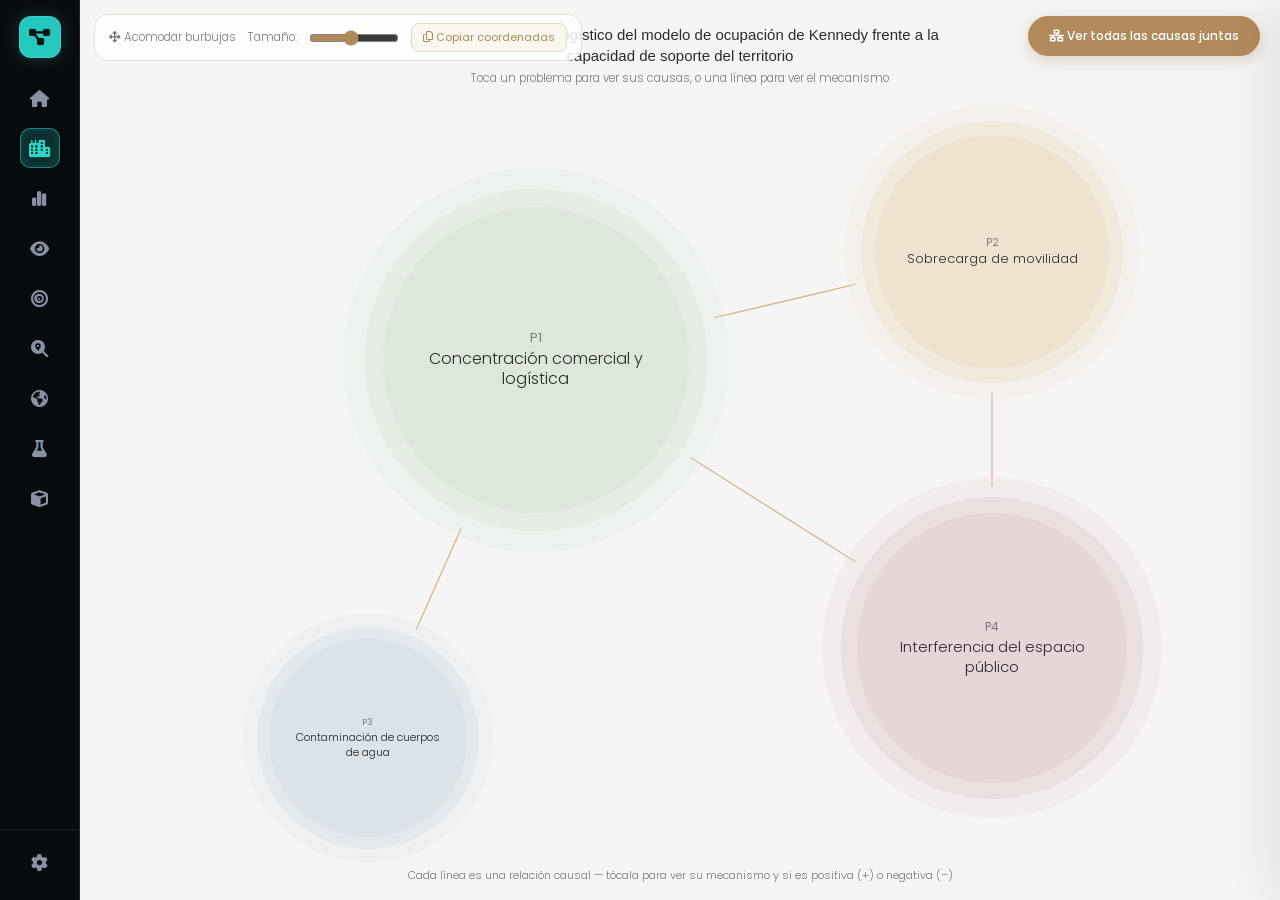
==== commit 47d3d7d2: "feat: redes organicas tipo referencia (lineas simples, tamanos por conexiones) y boton visible para " ====
--- a/modules/network-01/index.html
+++ b/modules/network-01/index.html
@@ -88,7 +88,8 @@
   .nav-btn:hover{ background:var(--line); color:#fff; border-color:var(--line); }
   .nav-btn.show{ display:block; }
   #backBtn{ bottom:36px; left:50%; transform:translateX(-50%); }
-  #allBtn{ top:14px; right:18px; }
+  #allBtn{ top:16px; right:20px; background:var(--accent); border-color:var(--accent); color:#fff; box-shadow:0 4px 14px rgba(176,138,91,.35); padding:10px 20px; font-weight:500; }
+  #allBtn:hover{ background:#9a774b; border-color:#9a774b; }
   #netEditorPanel{
     position:absolute; top:14px; left:14px; z-index:10; background:rgba(255,255,255,.85);
     border:1px solid #e8e2d9; border-radius:14px; padding:8px 14px; display:flex; align-items:center; gap:12px;
@@ -136,7 +137,7 @@
 </div>
 <button type="button" class="nav-btn" id="allBtn"><i class="fa-solid fa-network-wired"></i> Ver todas las causas juntas</button>
 <button type="button" class="nav-btn" id="backBtn">← Volver a los 4 problemas</button>
-<div class="legend"><b>+</b> si la causa aumenta, el efecto también aumenta &nbsp;·&nbsp; <b>–</b> si la causa aumenta, el efecto disminuye</div>
+<div class="legend">Cada línea es una relación causal — tócala para ver su mecanismo y si es positiva (+) o negativa (–)</div>
 
 <div class="stage" id="stage">
   <svg class="edges-svg" id="edgesSvg">
@@ -242,13 +243,32 @@
     ],
   };
 
-  // Orden en cuadrícula 3x2 de cada problema (para que las flechas crucen lo menos posible)
-  const ORDER = {
-    n1: ["P1-C4", "P1-C1", "P1-C2", "P1-C5", "P1-C6", "P1-C3"],
-    n2: ["P2-C6", "P2-C1", "P2-C2", "P2-C3", "P2-C5", "P2-C4"],
-    n3: ["P3-C1", "P3-C6", "P3-C3", "P3-C2", "P3-C4", "P3-C5"],
-    n4: ["P4-C1", "P4-C2", "P4-C4", "P4-C3", "P4-C5", "P4-C6"],
+  // Más relaciones para que cada problema forme una red tejida y no una cadena (propuesta de lectura causal)
+  const CAUSE_REL_EXTRA = {
+    n1: [
+      ["P1-C5", "P1-C1", "+", "Los usos comerciales e industriales alrededor atraen más volumen de alimentos hacia la central."],
+      ["P1-C6", "P1-C4", "+", "La concentración de actividad económica en María Paz y El Amparo refuerza la concentración de bodegas y locales."],
+      ["P1-C2", "P1-C6", "+", "El flujo de vehículos de carga dinamiza la actividad económica de María Paz y El Amparo."],
+    ],
+    n2: [
+      ["P2-C6", "P2-C5", "+", "Una alta densidad residencial en el suroccidente concentra los viajes en moto."],
+      ["P2-C5", "P2-C2", "+", "La concentración de viajes en moto añade presión a las vías y alarga los desplazamientos."],
+      ["P2-C3", "P2-C2", "+", "Los viajes por trabajo se concentran en horas pico y alargan el tiempo de desplazamiento."],
+      ["P2-C6", "P2-C4", "+", "Una alta densidad residencial favorece la demanda de modos sostenibles (relación por verificar)."],
+    ],
+    n3: [
+      ["P3-C2", "P3-C6", "+", "Las conexiones erradas pendientes de intervención siguen aportando materia orgánica."],
+      ["P3-C3", "P3-C4", "+", "Parte de los vertimientos industriales se canaliza por puntos de descarga clandestina."],
+      ["P3-C5", "P3-C4", "+", "Los residuos sólidos acumulados obstruyen y favorecen descargas clandestinas en rondas."],
+      ["P3-C1", "P3-C4", "+", "Las conexiones erradas generan puntos de descarga no autorizados hacia humedales y rondas."],
+    ],
+    n4: [
+      ["P4-C1", "P4-C4", "+", "Más venta informal en general ocupa más andenes."],
+      ["P4-C2", "P4-C3", "+", "La presión de venta informal en María Paz se extiende hacia El Amparo."],
+      ["P4-C1", "P4-C5", "+", "La venta informal atrae el cargue y descargue de mercancías en la vía."],
+    ],
   };
+  Object.keys(CAUSE_REL_EXTRA).forEach(k => CAUSE_REL[k].push(...CAUSE_REL_EXTRA[k]));
   const QUAD = { n1: [0, 0], n2: [1, 0], n3: [0, 1], n4: [1, 1] };
 
   const toId = cid => cid.toLowerCase().replace("-", "_");
@@ -285,6 +305,95 @@
   let pos = {}, caps = {}, scale = 1;
   let nodeEls = {}, edgeEls = [], capEls = [];
 
+  // Distribución orgánica tipo red: tamaño según nº de conexiones, atracción por flechas y repulsión entre burbujas.
+  // Es determinista (misma semilla = mismo dibujo en cada carga).
+  function forceLayout(list, allRels, area, rMax, seed) {
+    let s = seed * 9301 + 49297;
+    const rnd = () => { s = (s * 16807) % 2147483647; return s / 2147483647; };
+    const ids = list.map(n => n.nid), set = new Set(ids);
+    const es = allRels.filter(r => set.has(r.from) && set.has(r.to));
+    const deg = {}; ids.forEach(i => deg[i] = 0);
+    es.forEach(e => { deg[e.from]++; deg[e.to]++; });
+    const dMax = Math.max(1, ...Object.values(deg)), dMin = Math.min(...Object.values(deg));
+    const R = {}; ids.forEach(i => R[i] = rMax * (0.55 + 0.45 * ((deg[i] - dMin) / Math.max(1, dMax - dMin))));
+    const cx = (area.x0 + area.x1) / 2, cy = (area.y0 + area.y1) / 2;
+    const P = {};
+    ids.forEach((i, k) => {
+      const a = (k / ids.length) * Math.PI * 2 + rnd() * 0.8;
+      P[i] = { x: cx + Math.cos(a) * (area.x1 - area.x0) * 0.3 * (0.6 + rnd() * 0.4), y: cy + Math.sin(a) * (area.y1 - area.y0) * 0.3 * (0.6 + rnd() * 0.4) };
+    });
+    const clamp = i => {
+      const m = R[i] * 1.3;
+      P[i].x = Math.max(area.x0 + m, Math.min(area.x1 - m, P[i].x));
+      P[i].y = Math.max(area.y0 + m, Math.min(area.y1 - m, P[i].y));
+    };
+    for (let it = 0; it < 500; it++) {
+      const k = 1 - it / 500;
+      const F = {}; ids.forEach(i => F[i] = { x: 0, y: 0 });
+      for (let a = 0; a < ids.length; a++) for (let b = a + 1; b < ids.length; b++) {
+        const A = P[ids[a]], B = P[ids[b]];
+        let dx = A.x - B.x, dy = A.y - B.y, d = Math.hypot(dx, dy) || 0.01;
+        const min = (R[ids[a]] + R[ids[b]]) * 1.45;
+        const push = d < min ? (min - d) * 0.5 : (min * 3.2 > d ? (min * 3.2 - d) * 0.025 : 0);
+        F[ids[a]].x += dx / d * push; F[ids[a]].y += dy / d * push;
+        F[ids[b]].x -= dx / d * push; F[ids[b]].y -= dy / d * push;
+      }
+      es.forEach(e => {
+        const A = P[e.from], B = P[e.to];
+        const dx = B.x - A.x, dy = B.y - A.y, d = Math.hypot(dx, dy) || 0.01;
+        const target = (R[e.from] + R[e.to]) * 2.5;
+        const pull = (d - target) * 0.04 * k;
+        F[e.from].x += dx / d * pull; F[e.from].y += dy / d * pull;
+        F[e.to].x -= dx / d * pull; F[e.to].y -= dy / d * pull;
+      });
+      // que ninguna línea pase por detrás de una burbuja que no es de sus extremos
+      es.forEach(e => {
+        const A = P[e.from], B = P[e.to], vx = B.x - A.x, vy = B.y - A.y, L2 = vx * vx + vy * vy || 1;
+        ids.forEach(i => {
+          if (i === e.from || i === e.to) return;
+          const t = Math.max(0, Math.min(1, ((P[i].x - A.x) * vx + (P[i].y - A.y) * vy) / L2));
+          const qx = A.x + vx * t, qy = A.y + vy * t;
+          let dx = P[i].x - qx, dy = P[i].y - qy; const d = Math.hypot(dx, dy) || 0.01, need = R[i] * 1.5;
+          if (d < need) { const f = (need - d) * 0.35; F[i].x += dx / d * f; F[i].y += dy / d * f; F[e.from].x -= dx / d * f * 0.25; F[e.from].y -= dy / d * f * 0.25; F[e.to].x -= dx / d * f * 0.25; F[e.to].y -= dy / d * f * 0.25; }
+        });
+      });
+      ids.forEach(i => {
+        P[i].x += F[i].x + (cx - P[i].x) * 0.004; P[i].y += F[i].y + (cy - P[i].y) * 0.004; clamp(i);
+      });
+    }
+    // penalización: cruces entre líneas + líneas que tocan burbujas ajenas
+    let score = 0;
+    const seg = e => [P[e.from], P[e.to]];
+    for (let a = 0; a < es.length; a++) for (let b = a + 1; b < es.length; b++) {
+      if (es[a].from === es[b].from || es[a].from === es[b].to || es[a].to === es[b].from || es[a].to === es[b].to) continue;
+      const [p1, p2] = seg(es[a]), [p3, p4] = seg(es[b]);
+      const d1x = p2.x - p1.x, d1y = p2.y - p1.y, d2x = p4.x - p3.x, d2y = p4.y - p3.y, den = d1x * d2y - d1y * d2x;
+      if (Math.abs(den) < 1e-9) continue;
+      const t = ((p3.x - p1.x) * d2y - (p3.y - p1.y) * d2x) / den, u = ((p3.x - p1.x) * d1y - (p3.y - p1.y) * d1x) / den;
+      if (t > 0 && t < 1 && u > 0 && u < 1) score += 10;
+    }
+    es.forEach(e => {
+      const A = P[e.from], B = P[e.to], vx = B.x - A.x, vy = B.y - A.y, L2 = vx * vx + vy * vy || 1;
+      ids.forEach(i => {
+        if (i === e.from || i === e.to) return;
+        const t = Math.max(0, Math.min(1, ((P[i].x - A.x) * vx + (P[i].y - A.y) * vy) / L2));
+        if (Math.hypot(P[i].x - (A.x + vx * t), P[i].y - (A.y + vy * t)) < R[i] * 1.2) score += 30;
+      });
+    });
+    const out = {}; ids.forEach(i => out[i] = { x: P[i].x, y: P[i].y, r: R[i] });
+    return { out, score };
+  }
+  // Prueba varias semillas y se queda con el dibujo de menos cruces
+  function bestLayout(list, allRels, area, rMax, seed) {
+    let best = null;
+    for (let k = 0; k < 14; k++) {
+      const res = forceLayout(list, allRels, area, rMax, seed * 31 + k * 7 + 1);
+      if (!best || res.score < best.score) best = res;
+      if (best.score === 0) break;
+    }
+    return best.out;
+  }
+
   function defaultLayout() {
     const W = mainW(), H = mainH(), top = 100, bottom = 50;
     pos = {}; caps = {};
@@ -295,22 +404,17 @@
       return;
     }
     if (view.mode === "detail") {
-      const cw = (W * 0.86) / 3, ch = (H - 190) / 2, x0 = W * 0.07, y0 = 110;
-      const r = Math.max(40, Math.min(cw, ch) / 2 * 0.8);
-      ORDER[view.macroId].forEach((cid, i) => {
-        pos[toId(cid)] = { x: x0 + cw * (i % 3 + 0.5), y: y0 + ch * (Math.floor(i / 3) + 0.5), r };
-      });
+      const area = { x0: 50, y0: 110, x1: W - 50, y1: H - 80 };
+      Object.assign(pos, bestLayout(nodes.filter(n => n.macroId === view.macroId), rels, area, Math.min(W, H) * 0.14, 7));
       return;
     }
+    const QUAD = { n1: [0, 0], n2: [1, 0], n3: [0, 1], n4: [1, 1] };
     const qw = W / 2, qh = (H - top - bottom) / 2;
-    MACRO.forEach(m => {
+    MACRO.forEach((m, i) => {
       const [qx, qy] = QUAD[m.id];
-      const x0 = qx * qw + 24, y0 = top + qy * qh + 22, cw = (qw - 48) / 3, ch = (qh - 30) / 2;
-      const r = Math.max(34, Math.min(cw, ch) / 2 * 0.8);
-      ORDER[m.id].forEach((cid, i) => {
-        pos[toId(cid)] = { x: x0 + cw * (i % 3 + 0.5), y: y0 + ch * (Math.floor(i / 3) + 0.5), r };
-      });
-      caps[m.id] = { x: x0, y: top + qy * qh - 2 };
+      const area = { x0: qx * qw + 16, y0: top + qy * qh + 24, x1: (qx + 1) * qw - 16, y1: top + (qy + 1) * qh - 6 };
+      Object.assign(pos, bestLayout(nodes.filter(n => n.macroId === m.id), rels, area, Math.min(qw / 6.2, qh / 4.4), 11 + i));
+      caps[m.id] = { x: area.x0, y: top + qy * qh - 2 };
     });
     Object.keys(SAVED_POSITIONS).forEach(k => { if (pos[k]) pos[k] = { ...pos[k], ...SAVED_POSITIONS[k] }; });
   }
@@ -336,14 +440,13 @@
   function edgeGeom(r) {
     const a = pos[r.from], b = pos[r.to];
     const dx = b.x - a.x, dy = b.y - a.y, d = Math.hypot(dx, dy) || 1, ux = dx / d, uy = dy / d;
-    const ra = rad(r.from) * 1.28, rb = rad(r.to) * 1.28 + 4;
+    const ra = rad(r.from) * 1.2, rb = rad(r.to) * 1.2;
     return { x1: a.x + ux * ra, y1: a.y + uy * ra, x2: b.x - ux * rb, y2: b.y - uy * rb };
   }
   function updateEdges() {
-    edgeEls.forEach(({ r, line, badge }) => {
+    edgeEls.forEach(({ r, line, hit }) => {
       const g = edgeGeom(r);
-      line.setAttribute("x1", g.x1); line.setAttribute("y1", g.y1); line.setAttribute("x2", g.x2); line.setAttribute("y2", g.y2);
-      badge.style.left = (g.x1 + (g.x2 - g.x1) * 0.5) + "px"; badge.style.top = (g.y1 + (g.y2 - g.y1) * 0.5) + "px";
+      [line, hit].forEach(l => { l.setAttribute("x1", g.x1); l.setAttribute("y1", g.y1); l.setAttribute("x2", g.x2); l.setAttribute("y2", g.y2); });
     });
   }
 
@@ -351,6 +454,7 @@
     nodeEls = {}; edgeEls = []; capEls = [];
     stage.querySelectorAll(".node,.badge,.cap").forEach(e => e.remove());
     svg.querySelectorAll("line").forEach(e => e.remove());
+    // las lineas nuevas se agregan al final del svg
     if (view.mode === "macro") { curNodes = macroNodes; curRels = macroRels; }
     else if (view.mode === "detail") { curNodes = nodes.filter(n => n.macroId === view.macroId); curRels = rels.filter(r => byId[r.from].macroId === view.macroId); }
     else { curNodes = nodes; curRels = rels; }
@@ -362,12 +466,15 @@
     });
     curRels.forEach(r => {
       const line = document.createElementNS(SVGNS, "line");
-      line.setAttribute("stroke", "#d8b48a"); line.setAttribute("stroke-width", "1.2"); line.setAttribute("marker-end", "url(#arr)");
+      line.setAttribute("stroke", "#d8b48a"); line.setAttribute("stroke-width", "1.3"); line.setAttribute("stroke-linecap", "round");
       svg.appendChild(line);
-      const badge = document.createElement("div"); badge.className = "badge"; badge.textContent = r.pol === "-" ? "–" : "+";
-      badge.addEventListener("click", e => { e.stopPropagation(); openRel(r); });
-      stage.appendChild(badge);
-      edgeEls.push({ r, line, badge });
+      const hit = document.createElementNS(SVGNS, "line");
+      hit.setAttribute("stroke", "transparent"); hit.setAttribute("stroke-width", "14"); hit.style.pointerEvents = "stroke"; hit.style.cursor = "pointer";
+      hit.addEventListener("mouseenter", () => { line.setAttribute("stroke-width", "3"); });
+      hit.addEventListener("mouseleave", () => { line.setAttribute("stroke-width", "1.3"); });
+      hit.addEventListener("click", e => { e.stopPropagation(); openRel(r); });
+      svg.appendChild(hit);
+      edgeEls.push({ r, line, hit });
     });
     curNodes.forEach(n => {
       const el = document.createElement("div"); el.className = "node";
@@ -387,9 +494,9 @@
     const keep = new Set();
     if (id) { keep.add(id); curRels.forEach(r => { if (r.from === id) keep.add(r.to); if (r.to === id) keep.add(r.from); }); }
     curNodes.forEach(n => nodeEls[n.nid].classList.toggle("dim", !!id && keep.size > 1 && !keep.has(n.nid)));
-    edgeEls.forEach(({ r, line, badge }) => {
+    edgeEls.forEach(({ r, line }) => {
       const dim = !!id && keep.size > 1 && !(r.from === id || r.to === id);
-      line.style.opacity = dim ? 0.12 : 1; badge.classList.toggle("dim", dim);
+      line.style.opacity = dim ? 0.12 : 1;
     });
   }
 
@@ -455,9 +562,9 @@
   });
 
   const INTRO_SUB = {
-    macro: "Toca un problema para ver sus causas, o el signo (+/–) de una línea para ver el mecanismo",
-    detail: "Causas del problema — toca una burbuja para ver su indicador, o el signo (+/–) para ver el mecanismo",
-    all: "Todas las causas de P1–P4 — toca una burbuja para ver su indicador, o el signo (+/–) para ver el mecanismo",
+    macro: "Toca un problema para ver sus causas, o una línea para ver el mecanismo",
+    detail: "Causas del problema — toca una burbuja para ver su indicador, o una línea para ver el mecanismo",
+    all: "Todas las causas de P1–P4 — toca una burbuja para ver su indicador, o una línea para ver el mecanismo",
   };
   const backBtn = document.getElementById("backBtn"), allBtn = document.getElementById("allBtn");
   function setView(mode, macroId) {
@@ -467,7 +574,7 @@
     document.getElementById("introTitle").textContent = mode === "detail" ? macroById[macroId].corto : "Colapso operativo y logístico del modelo de ocupación de Kennedy frente a la capacidad de soporte del territorio";
     document.getElementById("introSub").textContent = INTRO_SUB[mode];
     backBtn.classList.toggle("show", mode !== "macro");
-    allBtn.classList.toggle("show", mode === "detail");
+    allBtn.classList.toggle("show", mode !== "all");
     build();
   }
   function onNodeClick(n) { if (n.isMacro) setView("detail", n.nid); else openPanel(n.nid); }
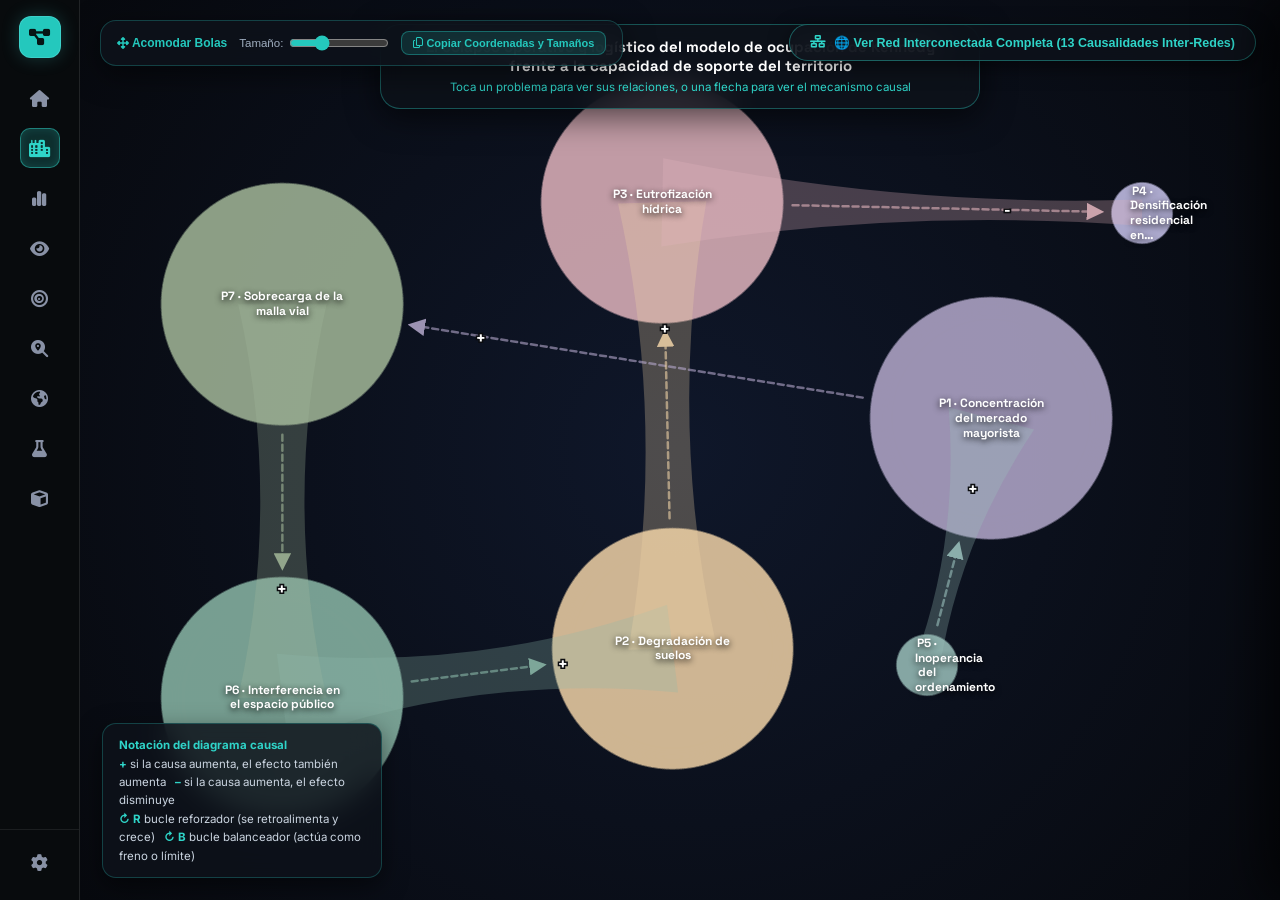
==== commit 1d0977bf: "feat: implementar SPA Punto 5 Humedales Kennedy con subred bioluminiscente, Knock-Out y reglas ABM" ====
--- a/modules/network-01/index.html
+++ b/modules/network-01/index.html
@@ -2,105 +2,200 @@
 <html lang="es">
 <head>
 <meta charset="UTF-8">
+<script src="rapot-v2.js?v=1"></script>
 <meta name="viewport" content="width=device-width, initial-scale=1.0">
 <title>Sobrecarga territorial en Kennedy — Red causal</title>
-<link href="https://fonts.googleapis.com/css2?family=Poppins:wght@300;400;500&display=swap" rel="stylesheet">
+<link href="https://fonts.googleapis.com/css2?family=Inter:wght@400;500;600&family=Space+Grotesk:wght@500;600;700&display=swap" rel="stylesheet">
 <link rel="stylesheet" href="https://cdnjs.cloudflare.com/ajax/libs/font-awesome/6.4.0/css/all.min.css">
 <link rel="stylesheet" href="../../css/main.css">
 <link rel="stylesheet" href="../../css/sidebar.css">
 <style>
   :root{
-    --bg:#f5f5f5;
-    --line:#d8b48a;
-    --ink:#2b2b2b;
-    --ink-dim:#7a7a7a;
-    --accent:#b08a5b;
+    --bg:#07090e;
+    --node:#c9c5ed;
+    --ink-on-node:#ffffff;
+    --panel:rgba(13, 18, 27, 0.94); --panel-border:rgba(47, 212, 200, 0.25);
+    --ink-dark:#f8fafc; --ink-dim:#94a3b8;
+    --primary-cyan:#2fd4c8;
+    --glow-cyan:rgba(47, 212, 200, 0.35);
   }
   *{box-sizing:border-box;}
   html,body{height:100%;margin:0;}
-  body{ background:var(--bg); color:var(--ink); font-family:'Poppins',sans-serif; overflow:hidden; }
   .app{ display:flex; min-height:100vh; }
-  .main{ flex:1; position:relative; min-width:0; background:var(--bg); height:100vh; overflow:hidden; }
-
+  .main{ flex:1; position:relative; min-width:0; background: radial-gradient(circle at 50% 50%, #0f172a 0%, #07090e 100%); }
+  body{ background:var(--bg); color:var(--ink-dark); font-family:'Inter',sans-serif; overflow:hidden; }
+  
   .intro{
-    position:absolute; top:18px; left:50%; transform:translateX(-50%); z-index:6; text-align:center;
-    pointer-events:none; max-width:720px; padding:6px 20px;
-  }
-  .intro h1{ font-size:15px; font-weight:400; margin:0 0 3px; line-height:1.4; color:var(--ink); }
-  .intro p{ margin:0; font-size:11.5px; font-weight:300; color:var(--ink-dim); }
-
-  .legend{
-    position:absolute; bottom:16px; left:50%; transform:translateX(-50%); z-index:6;
-    font-size:11px; font-weight:300; color:var(--ink-dim); text-align:center; white-space:nowrap;
-  }
-  .legend b{ color:var(--accent); font-weight:500; }
-
-  .stage{ position:absolute; inset:0; }
-  .edges-svg{ position:absolute; inset:0; width:100%; height:100%; overflow:visible; pointer-events:none; }
-  .cap{
-    position:absolute; transform:translate(0,0); z-index:2; font-size:12px; font-weight:500;
-    letter-spacing:.04em; pointer-events:none; white-space:nowrap;
-  }
-
-  .node{
-    position:absolute; border-radius:50%; transform:translate(-50%,-50%); z-index:3;
-    display:flex; align-items:center; justify-content:center; text-align:center; cursor:pointer;
-    transition:opacity .25s ease, width .3s ease, height .3s ease; touch-action:none; user-select:none;
-  }
-  .node .lbl{ color:var(--ink); font-weight:300; line-height:1.3; pointer-events:none;
-    display:-webkit-box; -webkit-box-orient:vertical; overflow:hidden; }
-  .node .lbl small{ display:block; font-size:.8em; color:var(--ink-dim); margin-bottom:2px; font-weight:400; }
-  .node.dim{ opacity:.22; }
-  .node.sel{ filter:brightness(.96); }
-
-  .badge{
-    position:absolute; transform:translate(-50%,-50%); z-index:4; width:18px; height:18px; border-radius:50%;
-    background:#fff; border:1px solid var(--line); color:var(--accent); font-size:12px; font-weight:500; line-height:16px;
-    text-align:center; cursor:pointer; transition:opacity .25s ease;
-  }
-  .badge:hover{ background:var(--line); color:#fff; }
-  .badge.dim{ opacity:.15; }
+    position:absolute; top:24px; left:50%; transform:translateX(-50%); z-index:6; text-align:center;
+    pointer-events:none; max-width:680px; transition:opacity .4s ease;
+    background: rgba(13, 18, 27, 0.75); padding: 12px 24px; border-radius: 20px;
+    border: 1px solid rgba(47, 212, 200, 0.25); backdrop-filter: blur(14px);
+    box-shadow: 0 8px 32px rgba(0,0,0,0.6);
+  }
+  .intro h1{ font-family:'Space Grotesk',sans-serif; font-size:15px; font-weight:700; margin:0 0 4px; line-height:1.35; color: #ffffff; letter-spacing: 0.3px; }
+  .intro p{ margin:0; font-size:12px; color:var(--primary-cyan); font-weight: 600; }
+
+  .level-title{
+    position:absolute; top:24px; left:50%; transform:translateX(-50%); z-index:6; text-align:center;
+    max-width:680px; opacity:0; pointer-events:none; transition:opacity .4s ease;
+    background: rgba(13, 18, 27, 0.85); padding: 12px 24px; border-radius: 20px;
+    border: 1px solid rgba(47, 212, 200, 0.35); backdrop-filter: blur(14px);
+    box-shadow: 0 8px 32px rgba(0,0,0,0.6);
+  }
+  .level-title.show{ opacity:1; }
+  .level-title h2{ font-family:'Space Grotesk',sans-serif; font-size:15px; font-weight:700; margin:0; color:#ffffff; }
+  .level-title p{ margin:3px 0 0; font-size:11.5px; color:var(--primary-cyan); }
+
+  .cld-legend{
+    position:absolute; bottom:22px; left:22px; z-index:6; font-size:11.5px; color:#cbd5e1;
+    background:rgba(13, 18, 27, 0.85); border:1px solid rgba(47, 212, 200, 0.25); border-radius:14px; padding:12px 16px;
+    max-width:280px; line-height:1.6; backdrop-filter:blur(14px); box-shadow:0 8px 25px rgba(0,0,0,0.5);
+  }
+  .cld-legend b{ color:var(--primary-cyan); font-weight: 700; }
+
+  .stage{ position:absolute; inset:0; width:100%; height:100%; }
+  .goo-layer{ position:absolute; inset:0; filter:url(#goo); opacity: 0.85; }
+  .arrows-svg{ position:absolute; inset:0; width:100%; height:100%; pointer-events:none; overflow:visible; }
+  
+  @keyframes floatIdle {
+    0%, 100% { transform: translate(-50%, -50%) translateY(0px); }
+    50% { transform: translate(-50%, -50%) translateY(-6px); }
+  }
+  @keyframes dashFlow {
+    to { stroke-dashoffset: -24; }
+  }
+
+  .blob {
+    position:absolute; border-radius:50%; top:0; left:0; transform:translate(-50%,-50%); background:var(--node);
+    transition: left .8s cubic-bezier(.22,1,.36,1), top .8s cubic-bezier(.22,1,.36,1),
+                width .7s cubic-bezier(.22,1,.36,1), height .7s cubic-bezier(.22,1,.36,1), opacity .4s ease, filter .3s ease;
+    animation: floatIdle 6s ease-in-out infinite;
+    opacity: 0.8;
+  }
+  .blob:hover {
+    filter: brightness(1.25) drop-shadow(0 0 25px rgba(47, 212, 200, 0.85)) !important;
+    cursor: pointer;
+    opacity: 1;
+  }
+
+  .arrow-line {
+    fill:none; stroke-linecap:round;
+    stroke-dasharray: 6 4;
+    animation: dashFlow 1.8s linear infinite;
+    transition: stroke-width 0.2s ease, stroke 0.2s ease;
+    opacity: 0.85;
+  }
+  .arrow-line:hover {
+    stroke-width: 4.5px !important;
+    stroke-opacity: 1 !important;
+    filter: drop-shadow(0 0 8px var(--primary-cyan));
+  }
+
+  .label-layer{ position:absolute; inset:0; pointer-events:none; }
+  .label{
+    position:absolute; top:0; left:0; transform:translate(-50%,-50%);
+    transition: left .8s cubic-bezier(.22,1,.36,1), top .8s cubic-bezier(.22,1,.36,1), opacity .4s ease;
+    text-align:center; font-weight:700; line-height:1.24; color:#ffffff; padding:0 8px; pointer-events:none;
+    text-shadow: 0 2px 6px rgba(0,0,0,0.9);
+  }
+  .label.center-label{ font-family:'Space Grotesk',sans-serif; font-size:14.5px; font-weight:700; color:#ffffff; }
+  .label.child-label{ font-size:11.5px; font-family:'Space Grotesk',sans-serif; color:#ffffff; }
+  .hit{ position:absolute; top:0; left:0; transform:translate(-50%,-50%); border-radius:50%; cursor:pointer; z-index:5; pointer-events:auto; }
 
   .panel{
     position:absolute; top:0; right:0; bottom:0; z-index:20; width:min(400px,92vw);
-    background:rgba(255,255,255,0.97); border-left:1px solid #e8e2d9; box-shadow:-12px 0 40px rgba(0,0,0,.08);
+    background:rgba(13, 18, 27, 0.95); backdrop-filter:blur(20px); border-left:1px solid var(--panel-border); box-shadow:-16px 0 50px rgba(0,0,0,0.7);
     padding:30px 26px; overflow-y:auto; transform:translateX(100%); transition:transform .35s cubic-bezier(.2,.8,.2,1);
   }
   .panel.open{ transform:translateX(0); }
   .panel-close{
-    position:absolute; top:18px; right:18px; width:30px; height:30px; border-radius:50%; border:1px solid #e3ddd3;
-    background:#faf8f5; color:var(--ink-dim); cursor:pointer; font-size:13px;
-  }
-  .panel-close:hover{ background:var(--line); color:#fff; }
-  .panel-kind{ font-size:11px; text-transform:uppercase; letter-spacing:.08em; color:var(--accent); margin:0 0 8px; font-weight:500; }
-  .panel h2{ font-size:16px; font-weight:400; margin:0 30px 4px 0; line-height:1.45; }
-  .panel .block{ margin-top:16px; padding-top:16px; border-top:1px solid #efeae2; }
-  .panel .block b{ display:block; font-size:10.5px; color:var(--ink-dim); font-weight:500; margin-bottom:8px; text-transform:uppercase; letter-spacing:.06em; }
-  .panel .block p{ margin:0; font-size:12.5px; font-weight:300; line-height:1.55; }
-  .panel .rel-chip{ display:block; padding:9px 13px; margin-bottom:7px; border-radius:12px; background:#faf6f0; border:1px solid #eadfce; font-size:12px; font-weight:300; cursor:pointer; }
-  .panel .rel-chip:hover{ background:#f3e9da; }
-  .panel a{ font-size:12px; color:var(--accent); word-break:break-all; }
-
-  .nav-btn{
-    position:absolute; z-index:10; padding:9px 18px; border-radius:999px; border:1px solid #e3d6c3; background:rgba(255,255,255,.9);
-    color:var(--accent); font-family:inherit; font-size:12px; font-weight:400; cursor:pointer; display:none;
-  }
-  .nav-btn:hover{ background:var(--line); color:#fff; border-color:var(--line); }
-  .nav-btn.show{ display:block; }
-  #backBtn{ bottom:36px; left:50%; transform:translateX(-50%); }
-  #allBtn{ top:16px; right:20px; background:var(--accent); border-color:var(--accent); color:#fff; box-shadow:0 4px 14px rgba(176,138,91,.35); padding:10px 20px; font-weight:500; }
-  #allBtn:hover{ background:#9a774b; border-color:#9a774b; }
-  #netEditorPanel{
-    position:absolute; top:14px; left:14px; z-index:10; background:rgba(255,255,255,.85);
-    border:1px solid #e8e2d9; border-radius:14px; padding:8px 14px; display:flex; align-items:center; gap:12px;
-    font-size:11.5px; font-weight:300; color:var(--ink-dim);
-  }
-  #netEditorPanel input{ width:90px; accent-color:var(--accent); }
-  #netEditorPanel button{ padding:5px 11px; border-radius:8px; border:1px solid #e3d6c3; background:#faf6f0; color:var(--accent); font-size:11px; cursor:pointer; font-family:inherit; }
-  #netCoordsOutput{ display:none; position:absolute; top:46px; left:0; width:340px; height:120px; font-family:monospace; font-size:9.5px; background:#fff; border:1px solid #e3d6c3; color:#555; border-radius:8px; padding:6px; z-index:105; }
+    position:absolute; top:20px; right:20px; width:32px; height:32px; border-radius:50%; border:1px solid rgba(255,255,255,0.15);
+    background:rgba(255,255,255,0.06); color:var(--ink-dim); display:flex; align-items:center; justify-content:center; cursor:pointer; font-size:14px;
+    transition: all 0.2s ease;
+  }
+  .panel-close:hover{ background:var(--primary-cyan); color:#061214; border-color:var(--primary-cyan); }
+  .panel-kind{ font-size:11px; text-transform:uppercase; letter-spacing:.08em; color:var(--primary-cyan); margin:0 0 8px; font-weight: 700; }
+  .panel h2{ font-family:'Space Grotesk',sans-serif; font-size:17px; font-weight:700; margin:0 30px 4px 0; line-height:1.4; color:#ffffff; }
+  .panel .block{ margin-top:18px; padding-top:18px; border-top:1px solid rgba(255,255,255,0.08); }
+  .panel .block b{ display:block; font-size:11px; color:var(--ink-dim); font-weight:700; margin-bottom:9px; text-transform:uppercase; letter-spacing:.05em; }
+  .panel .rel-chip{ display:block; padding:10px 14px; margin-bottom:8px; border-radius:12px; background:rgba(47, 212, 200, 0.08); border:1px solid rgba(47, 212, 200, 0.25); font-size:12px; cursor:pointer; color:#ffffff; transition: all 0.2s ease; }
+  .panel .rel-chip .rel-verbo{ display:block; font-size:10.5px; color:var(--ink-dim); font-style:italic; margin-top:3px; }
+  .panel .rel-chip:hover{ background:rgba(47, 212, 200, 0.2); border-color:var(--primary-cyan); transform:translateY(-1px); }
+  .panel .drill-btn{
+    display:block; width:100%; margin-top:20px; padding:12px 16px; border-radius:12px; border:none;
+    background:linear-gradient(135deg, #2fd4c8 0%, #1da59c 100%); color:#061214; font-weight:700; font-size:13px; cursor:pointer;
+    box-shadow: 0 4px 15px rgba(47, 212, 200, 0.3); transition: all 0.2s ease;
+  }
+  .panel .drill-btn:hover{ transform:scale(1.02); box-shadow: 0 0 20px rgba(47, 212, 200, 0.5); }
+
+  .back-btn{
+    position:absolute; bottom:24px; left:50%; transform:translateX(-50%); z-index:6;
+    padding:11px 22px; border-radius:999px; border:1px solid rgba(47, 212, 200, 0.4); background:rgba(13, 18, 27, 0.85);
+    font-size:12.5px; font-weight:700; color:#ffffff; cursor:pointer; box-shadow:0 8px 24px rgba(0,0,0,0.5);
+    backdrop-filter:blur(12px); opacity:0; pointer-events:none; transition:all .3s ease;
+  }
+  .back-btn:hover { background:var(--primary-cyan); color:#061214; border-color:var(--primary-cyan); }
+  .back-btn.show{ opacity:1; pointer-events:auto; }
+
+  .full-net-btn{
+    position:absolute; top:24px; right:24px; z-index:10;
+    padding:10px 20px; border-radius:999px; border:1px solid rgba(47, 212, 200, 0.4);
+    background:rgba(13, 18, 27, 0.85); color:var(--primary-cyan); font-size:12.5px; font-weight:700;
+    cursor:pointer; backdrop-filter:blur(14px); box-shadow:0 6px 20px rgba(0,0,0,0.5);
+    transition:all .25s cubic-bezier(.2,1,.3,1); display:flex; align-items:center; gap:8px;
+  }
+  .full-net-btn:hover{
+    background:rgba(47, 212, 200, 0.25); border-color:var(--primary-cyan); transform:scale(1.03); color:#fff;
+  }
+  .full-net-btn.active{
+    background:var(--primary-cyan); color:#061214; border-color:var(--primary-cyan);
+  }
+
+  /* Toolbar Editor Clean UI */
+  #netEditorPanel {
+    position:absolute; top:24px; left:24px; z-index:10; background:rgba(13, 18, 27, 0.85) !important;
+    border:1px solid rgba(47, 212, 200, 0.25) !important; border-radius:16px !important; padding:10px 16px !important;
+    backdrop-filter:blur(14px) !important; box-shadow:0 8px 30px rgba(0,0,0,0.5) !important;
+    color: #ffffff !important;
+  }
+
+  @media (prefers-reduced-motion: reduce){ .blob, .label, .panel{ transition:none !important; } }
 </style>
 </head>
 <body>
+<script>
+/* Transicion de llegada desde el hub "Problemas" (problemas.html).
+   Sin parametros ?from=problemas en la URL, este bloque no hace nada:
+   no toca ni el contenido ni la logica de este modulo. */
+(function () {
+  var p = new URLSearchParams(location.search);
+  if (p.get('embed') === '1') {
+    document.documentElement.classList.add('rapot-embed');
+    var css = document.createElement('link');
+    css.rel = 'stylesheet'; css.href = 'rapot-problemas.css?v=1';
+    document.head.appendChild(css);
+    var gfonts = document.createElement('link');
+    gfonts.rel = 'stylesheet';
+    gfonts.href = 'https://fonts.googleapis.com/css2?family=Geist:wght@400;500&display=swap';
+    document.head.appendChild(gfonts);
+  }
+  if (p.get('from') !== 'problemas') return;
+  var c = '#' + (p.get('c') || '5b8def').replace('#', '');
+  var d = document.createElement('div');
+  d.id = 'rapotEnter';
+  d.style.cssText = 'position:fixed;inset:0;z-index:99999;background:' + c +
+    ';display:flex;align-items:center;justify-content:center;transition:opacity .5s ease, transform .6s cubic-bezier(.22,1,.36,1);';
+  d.innerHTML = '<div style="font:500 11px/1 ui-monospace,SFMono-Regular,Menlo,monospace;letter-spacing:.16em;color:#050506;text-transform:uppercase;">Cargando axonometr\u00eda\u2026</div>';
+  document.body.appendChild(d);
+  /* se retira en un tiempo fijo corto: no espera a que carguen los CDN
+     pesados (three.js, etc.), para no dejar la pantalla de color colgada */
+  setTimeout(function () {
+    d.style.opacity = '0';
+    d.style.transform = 'scale(1.06)';
+    setTimeout(function () { d.remove(); }, 600);
+  }, 550);
+})();
+</script>
 <div class="app">
   <aside class="sidebar" id="appSidebar">
     <a class="brand-icon" href="../../index.html" title="Redes · Inicio" aria-label="Inicio">
@@ -121,33 +216,53 @@
       <a href="#settings" class="icon-nav-item" data-tooltip="Configuración"><i class="fa-solid fa-gear"></i></a>
     </div>
   </aside>
-  <main class="main" id="main">
-
-<div id="netEditorPanel">
-  <span><i class="fa-solid fa-up-down-left-right"></i> Acomodar burbujas</span>
-  <label for="nodeScaleRange">Tamaño:</label>
-  <input type="range" id="nodeScaleRange" min="0.5" max="1.6" step="0.05" value="1.0">
-  <button type="button" id="copyNetCoordsBtn"><i class="fa-regular fa-copy"></i> Copiar coordenadas</button>
-  <textarea id="netCoordsOutput" readonly></textarea>
+  <main class="main">
+
+<button type="button" id="fullNetBtn" class="full-net-btn"><i class="fa-solid fa-network-wired"></i> 🌐 Ver Red Interconectada Completa (13 Causalidades Inter-Redes)</button>
+
+<!-- Panel de Acomodar Bolas, Ajustar Tamaño y Copiar Coordenadas -->
+<div id="netEditorPanel" style="position:absolute; top:20px; left:20px; z-index:10; background:rgba(17,20,24,.92); border:1px solid rgba(255,255,255,.18); border-radius:14px; padding:10px 14px; backdrop-filter:blur(10px); box-shadow:0 8px 30px rgba(0,0,0,.5); color:#e8ecf1; font-family:'Segoe UI',sans-serif; display:flex; align-items:center; gap:12px;">
+  <span style="font-size:12px; font-weight:700; color:#24c8bd;"><i class="fa-solid fa-up-down-left-right"></i> Acomodar Bolas</span>
+  <div style="display:flex; align-items:center; gap:6px; font-size:11.5px;">
+    <label for="nodeScaleRange" style="color:#a0aec0;">Tamaño:</label>
+    <input type="range" id="nodeScaleRange" min="0.5" max="2.2" step="0.05" value="1.0" style="width:100px; accent-color:#24c8bd;">
+  </div>
+  <button type="button" id="copyNetCoordsBtn" style="padding:5px 11px; border-radius:8px; border:1px solid rgba(36,200,189,.4); background:rgba(36,200,189,.15); color:#24c8bd; font-size:11px; font-weight:700; cursor:pointer; transition:all .15s ease;">
+    <i class="fa-regular fa-copy"></i> Copiar Coordenadas y Tamaños
+  </button>
+  <textarea id="netCoordsOutput" style="display:none; position:absolute; top:48px; left:0; width:340px; height:120px; font-family:monospace; font-size:9.5px; background:#07080a; border:1px solid rgba(255,255,255,.18); color:#38bdf8; border-radius:8px; padding:6px; z-index:105;" readonly></textarea>
 </div>
 
-<div class="intro">
-  <h1 id="introTitle">Colapso operativo y logístico del modelo de ocupación de Kennedy frente a la capacidad de soporte del territorio</h1>
-  <p id="introSub"></p>
+<div class="intro" id="intro">
+  <h1>Colapso operativo y logístico del modelo de ocupación de Kennedy frente a la capacidad de soporte del territorio</h1>
+  <p>Toca la burbuja para revelar la red — toca una flecha o su signo (+/–) para ver el mecanismo completo</p>
 </div>
-<button type="button" class="nav-btn" id="allBtn"><i class="fa-solid fa-network-wired"></i> Ver todas las causas juntas</button>
-<button type="button" class="nav-btn" id="backBtn">← Volver a los 4 problemas</button>
-<div class="legend">Cada línea es una relación causal — tócala para ver su mecanismo y si es positiva (+) o negativa (–)</div>
+<div class="level-title" id="levelTitle">
+  <h2 id="levelTitleText"></h2>
+  <p id="levelSubText"></p>
+</div>
+<div class="cld-legend">
+  <b>Notación del diagrama causal</b><br>
+  <b>+</b> si la causa aumenta, el efecto también aumenta &nbsp; <b>–</b> si la causa aumenta, el efecto disminuye<br>
+  <b>↻ R</b> bucle reforzador (se retroalimenta y crece) &nbsp; <b>↻ B</b> bucle balanceador (actúa como freno o límite)
+</div>
 
 <div class="stage" id="stage">
-  <svg class="edges-svg" id="edgesSvg">
+  <svg width="0" height="0" style="position:absolute">
     <defs>
-      <marker id="arr" viewBox="0 0 10 10" refX="8" refY="5" markerWidth="6" markerHeight="6" orient="auto-start-reverse">
-        <path d="M 0 0 L 10 5 L 0 10 z" fill="#d8b48a"/>
-      </marker>
+      <filter id="goo">
+        <feGaussianBlur in="SourceGraphic" stdDeviation="12" result="blur" />
+        <feColorMatrix in="blur" mode="matrix" values="1 0 0 0 0  0 1 0 0 0  0 0 1 0 0  0 0 0 22 -11" result="goo" />
+        <feComposite in="SourceGraphic" in2="goo" operator="atop" />
+      </filter>
     </defs>
   </svg>
+  <div class="goo-layer" id="gooLayer"></div>
+  <svg class="arrows-svg" id="arrowsSvg"><defs></defs></svg>
+  <div class="label-layer" id="labelLayer"></div>
 </div>
+
+<button class="back-btn" id="backBtn">← Volver</button>
 
 <aside class="panel" id="panel">
   <button class="panel-close" id="panelClose">✕</button>
@@ -156,433 +271,1019 @@
 
 <script>
 (() => {
-  // Datos tomados de red_P1_P2_P3_P4_causas_indicadores.xlsx
+  // Medimos el area de CONTENIDO (junto a la barra lateral), no toda la
+  // ventana, para que la red no quede tapada ni descuadrada por el menu.
+  const mainEl = document.querySelector(".main");
+  function mainW() { return Math.max(320, (mainEl && mainEl.clientWidth) ? mainEl.clientWidth : window.innerWidth); }
+  function mainH() { return Math.max(320, (mainEl && mainEl.clientHeight) ? mainEl.clientHeight : window.innerHeight); }
   const MACRO = [
-    { id:"n1", corto:"P1 · Concentración comercial y logística", color:"#dce8da", ink:"#6f8b6b" },
-    { id:"n2", corto:"P2 · Sobrecarga de movilidad", color:"#efe3cf", ink:"#a38455" },
-    { id:"n3", corto:"P3 · Contaminación de cuerpos de agua", color:"#dae2ea", ink:"#6b84a0" },
-    { id:"n4", corto:"P4 · Interferencia del espacio público", color:"#e8d5d8", ink:"#a0707a" },
+    { id:"n1", corto:"P7 · Sobrecarga de la malla vial", full:"Sobrecarga operativa de la malla vial y transporte pesado", color:"#a3b899" },
+    { id:"n2", corto:"P3 · Eutrofización hídrica", full:"Eutrofización y deterioro de la calidad de la red hídrica", color:"#e2b4bd" },
+    { id:"n3", corto:"P1 · Concentración del mercado mayorista", full:"Concentración del mercado mayorista e hipercomercialización", color:"#b5a9cc" },
+    { id:"n4", corto:"P4 · Densificación residencial en altura", full:"Sobrecarga por densificación residencial vertical en altura", color:"#c9c5ed" },
+    { id:"n5", corto:"P6 · Interferencia en el espacio público", full:"Interferencia y ocupación del espacio público peatonal", color:"#8bb8a8" },
+    { id:"n6", corto:"P2 · Degradación de suelos", full:"Degradación de suelos biológicos por acumulación de residuos", color:"#f0d3a7" },
+    { id:"n7", corto:"P5 · Inoperancia del ordenamiento", full:"Inoperancia del ordenamiento oficial ante patrones reales", color:"#9bc1bc" },
   ];
+  const MACRO_REL = [
+    { from:"n3", to:"n1", pol:"+", verbo:"P1→P7: el volumen de más de 5,4 millones de toneladas de alimentos al año presiona la capacidad vial." },
+    { from:"n1", to:"n5", pol:"+", verbo:"P7→P6: el represamiento de más de 1.500 camiones desplaza la operación hacia vías y andenes." },
+    { from:"n5", to:"n6", pol:"+", verbo:"P6→P2: el parqueo en vía y el acopio informal deterioran la zona de amortiguación." },
+    { from:"n6", to:"n2", pol:"+", verbo:"P2→P3: la pérdida de absorción en el suelo canaliza lixiviados y escorrentía hacia el humedal." },
+    { from:"n2", to:"n4", pol:"-", verbo:"P3→P4: la pérdida de calidad ambiental degrada el entorno habitacional." },
+    { from:"n7", to:"n3", pol:"+", verbo:"P5→P1: la falta de regulación integrada perpetúa el crecimiento del mercado sin mitigación." },
+  ];
+
+  const SUBNETS = {
+    n1: {
+      nodes: [
+        { id:"s1_1", t:"C7.1 · Confluencia de flujos intermunicipales de carga en corredores regionales y descalce de horarios" },
+        { id:"s1_2", t:"C7.2 · Geometría de accesos con portones a 90° sobre arterias sin bahías de desaceleración" },
+        { id:"s1_3", t:"K7.1 · Restricción de capacidad en la red vial perimetral de calzada sencilla (María Paz, Patio Bonito)" },
+        { id:"s1_4", t:"K7.2 · Estado físico malo/regular en más del 60% de la capa de rodadura por sobrepeso" },
+        { id:"s1_5", t:"S7.1 · Tiempos de espera y represamiento de más de 1.500 camiones pesados en vía pública" },
+        { id:"s1_6", t:"S7.2 · Estacionamiento informal sobre calzadas de la Av. Ciudad de Cali y Cra 80" },
+        { id:"s1_7", t:"S7.3 · Reducción de la capacidad operativa y caída de velocidad en arterias principales" },
+      ],
+      rel: [
+        { from:"s1_1", to:"s1_5", pol:"+" }, { from:"s1_2", to:"s1_5", pol:"+" }, { from:"s1_3", to:"s1_5", pol:"+" },
+        { from:"s1_4", to:"s1_7", pol:"+" }, { from:"s1_5", to:"s1_6", pol:"+" }, { from:"s1_6", to:"s1_7", pol:"+" },
+        { from:"s1_7", to:"s1_5", loop:true, pol:"+" },
+      ],
+      loopNote: "La llegada nocturna y los portones a 90° crean represamiento, ocupando carriles e interrumpiendo el tráfico principal.",
+      loopType: "R",
+    },
+    n2: {
+      nodes: [
+        { id:"s2_1", t:"C3.1 · Conexiones erradas y puntos de vertimiento sin tratamiento previo (puntos/km²)" },
+        { id:"s2_2", t:"C3.2 · Aporte de lixiviados, grasas y aceites de la operación comercial (mg/L)" },
+        { id:"s2_3", t:"K3.1 · Caudal de entrada al humedal y profundidad de lámina de agua" },
+        { id:"s2_4", t:"K3.2 · Sólidos suspendidos totales (SST) y turbiedad (11–13 UNT)" },
+        { id:"s2_5", t:"S3.1 · Carga contaminante diaria (concentración × caudal, kg/día)" },
+        { id:"s2_6", t:"S3.2 · DBO₅ y DQO (106–197 mg/L, relación 0,17–0,27)" },
+        { id:"s2_7", t:"S3.3 · Eutrofización (DBO₅ + DQO + nitrógeno + fósforo)" },
+        { id:"s2_8", t:"S3.4 · Agotamiento del oxígeno disuelto (OD) y pérdida de dinamismo ecológico" },
+      ],
+      rel: [
+        { from:"s2_1", to:"s2_5", pol:"+" }, { from:"s2_2", to:"s2_5", pol:"+" }, { from:"s2_3", to:"s2_5", pol:"+" },
+        { from:"s2_4", to:"s2_5", pol:"+" }, { from:"s2_5", to:"s2_6", pol:"+" }, { from:"s2_6", to:"s2_7", pol:"+" },
+        { from:"s2_7", to:"s2_8", pol:"-" }, { from:"s2_8", to:"s2_7", loop:true, pol:"+" },
+      ],
+      loopNote: "La proliferación de biomasa agota el oxígeno disuelto (OD), acelerando la descomposición hídrica.",
+      loopType: "R",
+    },
+    n3: {
+      nodes: [
+        { id:"s3_1", t:"C1.1 · Asignación de la función de acopio alimentario regional a un predio urbano continuo de 42 hectáreas" },
+        { id:"s3_2", t:"C1.2 · Entrada de alimentos movilizados (5,41 a 5,77 millones de toneladas/año)" },
+        { id:"s3_3", t:"K1.2 · Entrada de vehículos comerciales (3,86 millones de veh/año)" },
+        { id:"s3_4", t:"K1.1 · Carga media por vehículo de transporte comercial (1,40 t/veh)" },
+        { id:"s3_5", t:"S1.1 · Formación de economías de aglomeración e hipercomercialización perimetral" },
+        { id:"s3_6", t:"S1.2 · Atracción de viajes de abastecimiento urbano e intermunicipal y saturación de la trama barrial" },
+      ],
+      rel: [
+        { from:"s3_1", to:"s3_2", pol:"+" }, { from:"s3_2", to:"s3_3", pol:"+" }, { from:"s3_3", to:"s3_4", pol:"+" },
+        { from:"s3_2", to:"s3_5", pol:"+" }, { from:"s3_5", to:"s3_6", pol:"+" }, { from:"s3_6", to:"s3_2", loop:true, pol:"+" },
+      ],
+      loopNote: "A mayor volumen de alimentos, mayor atracción de viajes comerciales, lo que refuerza la concentración en la central.",
+      loopType: "R",
+    },
+    n4: {
+      nodes: [
+        { id:"s4_1", t:"C4.1 · Ritmo acelerado de edificación de vivienda colectiva en altura (VIS)" },
+        { id:"s4_2", t:"C4.2 · Presión sobre las redes matrices de acueducto y alcantarillado sin ampliación proporcional" },
+        { id:"s4_3", t:"K4.1 · Capacidad instalada de la infraestructura sanitaria y trazado vial barrial" },
+        { id:"s4_4", t:"K4.2 · Contaminación microbiológica (coliformes fecales y totales, NMP/100 ml)" },
+        { id:"s4_5", t:"S4.1 · Aumento de la densidad poblacional en sectores residenciales aledaños" },
+        { id:"s4_6", t:"S4.2 · Fricción entre el tráfico vehicular residencial y el transporte pesado de carga" },
+      ],
+      rel: [
+        { from:"s4_1", to:"s4_5", pol:"+" }, { from:"s4_5", to:"s4_2", pol:"+" }, { from:"s4_3", to:"s4_2", pol:"+" },
+        { from:"s4_2", to:"s4_4", pol:"+" }, { from:"s4_5", to:"s4_6", pol:"+" },
+      ],
+      loopNote: "La edificación en altura incrementa la densidad de habitantes, saturando las redes sanitarias y generando fricción vial con la carga pesada.",
+      loopType: "R",
+    },
+    n5: {
+      nodes: [
+        { id:"s5_1", t:"C6.1 · Saturación de la capacidad de parqueo e infraestructura interna en la central mayorista" },
+        { id:"s5_2", t:"C6.2 · Traslado de maniobras de transferencia de mercancías y empaque hacia las calles del barrio" },
+        { id:"s5_3", t:"K6.1 · Franjas peatonales reducidas (andenes inferiores a 1,5 m de ancho)" },
+        { id:"s5_4", t:"K6.2 · Elevado flujo de peatones (más de 207.000 peatones semanales)" },
+        { id:"s5_5", t:"S6.1 · Proliferación de ventas informales y acopio temporal de guacales (\"pucheros\") en vía pública" },
+        { id:"s5_6", t:"S6.2 · Reducción de la franja efectiva de circulación y conflicto de uso entre peatones y carga pesada" },
+      ],
+      rel: [
+        { from:"s5_1", to:"s5_2", pol:"+" }, { from:"s5_2", to:"s5_5", pol:"+" }, { from:"s5_3", to:"s5_6", pol:"+" },
+        { from:"s5_4", to:"s5_6", pol:"+" }, { from:"s5_5", to:"s5_6", pol:"+" }, { from:"s5_6", to:"s5_2", loop:true, pol:"+" },
+      ],
+      loopNote: "Al llenarse los parqueaderos internos, la carga sale a las aceras, atrayendo informales y obligando al peatón a caminar por la calle.",
+      loopType: "R",
+    },
+    n6: {
+      nodes: [
+        { id:"s6_1", t:"C2.1 · Generación de residuos sólidos no aprovechables (5.440 a 5.796 t/año)" },
+        { id:"s6_2", t:"C2.2 · Intensidad de generación de residuo por tonelada de alimento (0,001004 t residuo/t alimento)" },
+        { id:"s6_3", t:"K2.1 · Colindancia física entre el predio comercial y la franja de amortiguación del humedal" },
+        { id:"s6_4", t:"K2.2 · Profundidad del nivel freático que mantiene el suelo saturado" },
+        { id:"s6_5", t:"S2.1 · Disposición no controlada de residuos sólidos y escombros en bordes ambientales" },
+        { id:"s6_6", t:"S2.2 · Compactación de suelos biológicos adyacentes a cuerpos de agua" },
+        { id:"s6_7", t:"S2.3 · Deterioro de la cobertura vegetal nativa y pérdida de la capacidad de absorción natural" },
+      ],
+      rel: [
+        { from:"s6_2", to:"s6_1", pol:"+" }, { from:"s6_1", to:"s6_5", pol:"+" }, { from:"s6_3", to:"s6_5", pol:"+" },
+        { from:"s6_5", to:"s6_6", pol:"+" }, { from:"s6_4", to:"s6_6", pol:"+" }, { from:"s6_6", to:"s6_7", pol:"+" },
+        { from:"s6_7", to:"s6_6", loop:true, pol:"+" },
+      ],
+      loopNote: "La pérdida de vegetación favorece la invasión vehicular, destruyendo la porosidad de la tierra.",
+      loopType: "R",
+    },
+    n7: {
+      nodes: [
+        { id:"s7_1", t:"C5.1 · Brecha entre las determinantes del POT y las dinámicas reales de uso del suelo comercial" },
+        { id:"s7_2", t:"C5.2 · Coexistencia de regímenes normativos entre regulación pública distrital y administración privada" },
+        { id:"s7_3", t:"K5.1 · Rigidez de los instrumentos normativos distritales frente a la autoorganización local" },
+        { id:"s7_4", t:"K5.2 · Delimitación física mediante muro perimetral opaco" },
+        { id:"s7_5", t:"S5.1 · Consolidación de dinámicas informales al margen de controles institucionales" },
+        { id:"s7_6", t:"S5.2 · Pérdida de eficacia en los mecanismos institucionales de regulación territorial" },
+      ],
+      rel: [
+        { from:"s7_1", to:"s7_2", pol:"+" }, { from:"s7_3", to:"s7_2", pol:"+" }, { from:"s7_4", to:"s7_5", pol:"+" },
+        { from:"s7_2", to:"s7_5", pol:"+" }, { from:"s7_5", to:"s7_6", pol:"+" }, { from:"s7_6", to:"s7_1", loop:true, pol:"+" },
+      ],
+      loopNote: "La distancia entre el POT y la norma privada fomenta la informalidad, reduciendo la autoridad pública.",
+      loopType: "R",
+    },
+  };
   const macroById = {}; MACRO.forEach(m => macroById[m.id] = m);
 
-  const SRC_COR = "https://corabastos.com.co/inicio/wp-content/uploads/2024/04/INFORME-DE-GESTION-2023_compressed.pdf";
-  const SRC_MOV = "https://www.movilidadbogota.gov.co/web/sites/default/files/Paginas/25-06-2025/informe_de_gestion_2024_localidad_kennedy.pdf";
-  const SRC_VACA = "https://www.ambientebogota.gov.co/documents/10184/7130467/RDH%2BLa%2BVaca%2BInforme%2Bde%2Bgestion%2B2022.pdf/03775be0-7904-4bb2-9ea0-1293983886e5";
-  const SRC_PAL = "https://www.ambientebogota.gov.co/documents/10184/677279/PAL%2BKennedy%2B2013-2016.pdf/6f33795f-6627-420f-8ba1-d4625a5e98de?version=1.0";
-  const SRC_IPES = "https://ipes.gov.co/index.php/informacion-de-interes/noticias/nuevas-medidas-para-los-vendedores-informales-en-bogota/806";
-  const SRC_APROV = "https://www.ipes.gov.co/index.php/informacion-de-interes/protocolos-aprovechamiento-economico/protocolos-de-aprovechamiento-economico-del-espacio-publico";
-
-  // Cada causa: id, causa, indicador, valor (si hay cifra) o nota (dato pendiente), unidad, año, ámbito, fuente, estado
-  const CAUSES = {
-    n1: [
-      { id:"P1-C1", causa:"Alta entrada de alimentos a Corabastos", indicador:"Alimentos ingresados a Corabastos", valor:5418123, unidad:"t/año", anio:"2023", ambito:"Corabastos", fuente:SRC_COR, estado:"Cuantificado" },
-      { id:"P1-C2", causa:"Alta entrada anual de vehículos a la central mayorista", indicador:"Vehículos ingresados a Corabastos", valor:3867945, unidad:"veh/año", anio:"2023", ambito:"Corabastos", fuente:SRC_COR, estado:"Cuantificado" },
-      { id:"P1-C3", causa:"Alta carga promedio movilizada por vehículo", indicador:"Carga media por vehículo", valor:1.4, unidad:"t/veh", anio:"2023", ambito:"Corabastos", fuente:SRC_COR, estado:"Cuantificado" },
-      { id:"P1-C4", causa:"Concentración de bodegas y locales de abastecimiento en un mismo recinto", indicador:"Número de bodegas/locales activos", nota:"Dato a extraer del inventario oficial", unidad:"n.º establecimientos", anio:"Vigente", ambito:"Corabastos", fuente:"https://corabastos.com.co/", estado:"Requiere extracción puntual" },
-      { id:"P1-C5", causa:"Concentración de usos comerciales e industriales alrededor de Corabastos", indicador:"Área construida con uso comercial/industrial", nota:"Dato a calcular con Catastro", unidad:"m²", anio:"Último disponible", ambito:"Kennedy / entorno Corabastos", fuente:"https://www.catastrobogota.gov.co/", estado:"Calculable con base oficial" },
-      { id:"P1-C6", causa:"Concentración de actividad económica en María Paz y El Amparo", indicador:"Número de establecimientos económicos por sector", nota:"Dato a consultar en registro/directorio económico", unidad:"establecimientos/ha", anio:"Último disponible", ambito:"María Paz y El Amparo", fuente:"https://observatorio.desarrolloeconomico.gov.co/", estado:"Requiere extracción puntual" },
-    ],
-    n2: [
-      { id:"P2-C1", causa:"Alto número de viajes diarios generados por habitantes de Kennedy", indicador:"Viajes diarios", valor:1872000, unidad:"viajes/día", anio:"2023", ambito:"Kennedy", fuente:SRC_MOV, estado:"Cuantificado" },
-      { id:"P2-C2", causa:"Largos tiempos promedio de desplazamiento", indicador:"Duración promedio del viaje", valor:54, unidad:"min/viaje", anio:"2023", ambito:"Kennedy", fuente:SRC_MOV, estado:"Cuantificado" },
-      { id:"P2-C3", causa:"Alta concentración de viajes por trabajo", indicador:"Viajes cuyo motivo principal es trabajar", valor:41, unidad:"%", anio:"2023", ambito:"Kennedy", fuente:SRC_MOV, estado:"Cuantificado" },
-      { id:"P2-C4", causa:"Alta demanda de movilidad en modos sostenibles", indicador:"Viajes en modos sostenibles", valor:73, unidad:"%", anio:"2023", ambito:"Kennedy", fuente:SRC_MOV, estado:"Cuantificado" },
-      { id:"P2-C5", causa:"Concentración de viajes en moto originados en el suroccidente", indicador:"Viajes en moto en hora de máxima demanda en Bogotá-Región; Kennedy aparece entre los principales orígenes", valor:161019, unidad:"viajes/hora máxima (Bogotá-Región)", anio:"2023", ambito:"Bogotá-Región; Kennedy entre zonas de origen", fuente:"https://observatorio.movilidadbogota.gov.co/sites/default/files/2025-09/Cartilla%20Encuesta%20de%20Movilidad%202023.pdf", estado:"Cifra regional; no atribuir total a Kennedy" },
-      { id:"P2-C6", causa:"Alta densidad poblacional y residencial en Kennedy", indicador:"Densidad poblacional de Kennedy", nota:"Dato a calcular con población / área urbana", unidad:"hab/ha", anio:"Último disponible", ambito:"Kennedy", fuente:"https://www.sdp.gov.co/", estado:"Indicador territorial; requiere cálculo con base oficial" },
-    ],
-    n3: [
-      { id:"P3-C1", causa:"Conexiones erradas que descargan aguas residuales hacia el sistema hídrico", indicador:"Conexiones erradas corregidas en La Vaca", valor:11, unidad:"conexiones", anio:"2022", ambito:"Humedal La Vaca", fuente:SRC_VACA, estado:"Cuantificado" },
-      { id:"P3-C2", causa:"Persistencia de conexiones erradas identificadas para intervención", indicador:"Conexiones erradas diseñadas en La Vaca", valor:9, unidad:"conexiones", anio:"2022", ambito:"Humedal La Vaca", fuente:SRC_VACA, estado:"Cuantificado" },
-      { id:"P3-C3", causa:"Vertimientos industriales hacia la red hídrica", indicador:"Número de vertimientos industriales identificados", nota:"Fuente oficial confirma la problemática; falta conteo comparable", unidad:"vertimientos", anio:"Diagnóstico PAL", ambito:"Kennedy", fuente:SRC_PAL, estado:"Fenómeno documentado; cifra pendiente" },
-      { id:"P3-C4", causa:"Descargas clandestinas en humedales y rondas", indicador:"Número de puntos de descarga clandestina identificados", nota:"Fuente oficial confirma la problemática; falta conteo comparable", unidad:"puntos", anio:"Diagnóstico PAL", ambito:"Kennedy", fuente:SRC_PAL, estado:"Fenómeno documentado; cifra pendiente" },
-      { id:"P3-C5", causa:"Disposición inadecuada de residuos sólidos cerca de humedales", indicador:"Residuos retirados de humedales/rondas", nota:"Fuente OAB documenta manejo inadecuado de basuras; buscar toneladas por humedal", unidad:"kg o t/año", anio:"2025", ambito:"La Vaca, El Burro y Techo", fuente:"https://oab.ambientebogota.gov.co/kennedy-territorio-de-biodiversidad/", estado:"Fenómeno documentado; cifra pendiente" },
-      { id:"P3-C6", causa:"Aporte de materia orgánica que altera la calidad del agua", indicador:"DBO/DQO u oxígeno disuelto", nota:"Dato a extraer de monitoreo de calidad de agua", unidad:"mg/L", anio:"Último monitoreo", ambito:"La Vaca, El Burro y Techo", fuente:"https://oab.ambientebogota.gov.co/kennedy/", estado:"Indicador correcto; valor pendiente" },
-    ],
-    n4: [
-      { id:"P4-C1", causa:"Alta presencia de venta informal en el espacio público", indicador:"Vendedores informales caracterizados", nota:"Dato local a extraer de IPES", unidad:"personas", anio:"Último disponible", ambito:"Kennedy", fuente:"https://www.ipes.gov.co/", estado:"Requiere cifra local actual" },
-      { id:"P4-C2", causa:"Concentración de venta informal en María Paz", indicador:"Puntos/puestos de venta informal", nota:"María Paz está identificada por IPES como sector de intervención", unidad:"puestos o vendedores", anio:"2020+", ambito:"María Paz", fuente:SRC_IPES, estado:"Fenómeno localizado; cifra pendiente" },
-      { id:"P4-C3", causa:"Concentración de venta informal en El Amparo", indicador:"Puntos/puestos de venta informal", nota:"El Amparo está identificado por IPES como sector de intervención", unidad:"puestos o vendedores", anio:"2020+", ambito:"El Amparo", fuente:SRC_IPES, estado:"Fenómeno localizado; cifra pendiente" },
-      { id:"P4-C4", causa:"Ocupación de andenes por actividades económicas", indicador:"Área de andén ocupada por actividad económica", nota:"Dato a levantar o consultar en inventario de aprovechamiento", unidad:"m² o %", anio:"Actual", ambito:"Entorno Corabastos", fuente:SRC_APROV, estado:"Indicador tangible; medición pendiente" },
-      { id:"P4-C5", causa:"Uso de la vía para cargue y descargue", indicador:"Operaciones de cargue/descargue realizadas en vía", nota:"Dato a obtener mediante aforo/SDM", unidad:"operaciones/h", anio:"Actual", ambito:"Entorno Corabastos", fuente:"https://www.movilidadbogota.gov.co/", estado:"Indicador tangible; medición pendiente" },
-      { id:"P4-C6", causa:"Estacionamiento de vehículos fuera de zonas autorizadas", indicador:"Vehículos estacionados sobre vía/andén", nota:"Dato a obtener mediante aforo o registros de control", unidad:"vehículos/h", anio:"Actual", ambito:"Entorno Corabastos", fuente:"https://www.movilidadbogota.gov.co/", estado:"Indicador tangible; medición pendiente" },
-    ],
+  const allNodesById = {};
+  const allNodesList = [];
+  const allInternalRel = [];
+  Object.keys(SUBNETS).forEach(mId => {
+    SUBNETS[mId].nodes.forEach(n => {
+      const copy = { ...n, macroId: mId };
+      allNodesById[n.id] = copy;
+      allNodesList.push(copy);
+    });
+    SUBNETS[mId].rel.forEach(r => {
+      allInternalRel.push(r);
+    });
+  });
+
+  const INTER_NETWORK_REL = [
+    { from:"s3_5", to:"s1_1", pol:"+", verbo:"Nivel 1 (P1→P7): el volumen de más de 5,4 millones de toneladas de alimentos al año presiona la capacidad vial", inter:true },
+    { from:"s1_5", to:"s5_2", pol:"+", verbo:"Nivel 1 (P7→P6): el represamiento de más de 1.500 camiones desplaza la operación hacia vías y andenes", inter:true },
+    { from:"s5_5", to:"s6_5", pol:"+", verbo:"Nivel 1 (P6→P2): el parqueo en vía y el acopio informal deterioran la zona de amortiguación", inter:true },
+    { from:"s6_7", to:"s2_2", pol:"+", verbo:"Nivel 1 (P2→P3): la pérdida de absorción en el suelo canaliza lixiviados y escorrentía hacia el humedal", inter:true },
+    { from:"s2_7", to:"s4_1", pol:"-", verbo:"Nivel 1 (P3→P4): la pérdida de calidad ambiental degrada el entorno habitacional", inter:true },
+    { from:"s7_6", to:"s3_1", pol:"+", verbo:"Nivel 1 (P5→P1): la falta de regulación integrada perpetúa el crecimiento del mercado sin mitigación", inter:true },
+  ];
+
+  const gooLayer = document.getElementById("gooLayer");
+  const labelLayer = document.getElementById("labelLayer");
+  const intro = document.getElementById("intro");
+  const backBtn = document.getElementById("backBtn");
+  const levelTitle = document.getElementById("levelTitle");
+  const levelTitleText = document.getElementById("levelTitleText");
+  const levelSubText = document.getElementById("levelSubText");
+
+  const CENTER_R = 108;
+  let NODE_R = 62;
+
+  function forceLayout(nodeList, edgeList, centerX, centerY, spread, radiusOf, gapMult, margin, iterations = 60) {
+    const pos = {};
+    const areaW = mainW() - margin * 2, areaH = mainH() - margin * 2;
+    const cols = Math.ceil(Math.sqrt(nodeList.length * areaW / areaH));
+    const rows = Math.ceil(nodeList.length / cols);
+    nodeList.forEach((n, i) => {
+      const col = i % cols, row = Math.floor(i / cols);
+      const jitter = () => (Math.random() - 0.5) * 0.35;
+      pos[n.id] = { x: margin + (areaW * (col + 0.5 + jitter())) / cols, y: margin + (areaH * (row + 0.5 + jitter())) / rows };
+    });
+    const ids = nodeList.map(n => n.id);
+    function minDistFor(a, b) { return (radiusOf(a) + radiusOf(b)) * Math.max(1.35, gapMult); }
+    for (let iter = 0; iter < iterations; iter++) {
+      const force = {}; ids.forEach(id => force[id] = { x: 0, y: 0 });
+      for (let i = 0; i < ids.length; i++) for (let j = i + 1; j < ids.length; j++) {
+        const a = pos[ids[i]], b = pos[ids[j]];
+        const minDist = minDistFor(ids[i], ids[j]);
+        let dx = a.x - b.x, dy = a.y - b.y;
+        let dist = Math.hypot(dx, dy) || 0.001;
+        if (dist < minDist) {
+          if (dist < 0.01) { dx = (Math.random() - 0.5) * 2; dy = (Math.random() - 0.5) * 2; dist = Math.hypot(dx, dy); }
+          const overlap = (minDist - dist) / 2, ux = dx / dist, uy = dy / dist;
+          force[ids[i]].x += ux * overlap; force[ids[i]].y += uy * overlap;
+          force[ids[j]].x -= ux * overlap; force[ids[j]].y -= uy * overlap;
+        }
+      }
+      edgeList.forEach(e => {
+        const a = pos[e.from], b = pos[e.to];
+        const dx = b.x - a.x, dy = b.y - a.y;
+        const dist = Math.hypot(dx, dy) || 0.001;
+        const target = minDistFor(e.from, e.to) * 1.35;
+        const pull = (dist - target) * 0.012;
+        force[e.from].x += dx / dist * pull; force[e.from].y += dy / dist * pull;
+        force[e.to].x -= dx / dist * pull; force[e.to].y -= dy / dist * pull;
+      });
+      ids.forEach(id => {
+        pos[id].x += force[id].x; pos[id].y += force[id].y;
+        pos[id].x += (centerX - pos[id].x) * 0.0006;
+        pos[id].y += (centerY - pos[id].y) * 0.0006;
+        if (pos[id].x < margin) pos[id].x += (margin - pos[id].x) * 0.45;
+        if (pos[id].x > mainW() - margin) pos[id].x -= (pos[id].x - (mainW() - margin)) * 0.45;
+        if (pos[id].y < margin) pos[id].y += (margin - pos[id].y) * 0.45;
+        if (pos[id].y > mainH() - margin) pos[id].y -= (pos[id].y - (mainH() - margin)) * 0.45;
+      });
+    }
+    // Pasada final de separación garantizada sin superposición ni contacto
+    for (let pass = 0; pass < 40; pass++) {
+      for (let i = 0; i < ids.length; i++) for (let j = i + 1; j < ids.length; j++) {
+        const a = pos[ids[i]], b = pos[ids[j]];
+        const minDist = minDistFor(ids[i], ids[j]);
+        let dx = a.x - b.x, dy = a.y - b.y;
+        let dist = Math.hypot(dx, dy) || 0.001;
+        if (dist < minDist) {
+          if (dist < 0.01) { dx = (Math.random() - 0.5) * 2; dy = (Math.random() - 0.5) * 2; dist = Math.hypot(dx, dy); }
+          const overlap = (minDist - dist) / 2, ux = dx / dist, uy = dy / dist;
+          a.x += ux * overlap; a.y += uy * overlap; b.x -= ux * overlap; b.y -= uy * overlap;
+        }
+      }
+      ids.forEach(id => {
+        const r = radiusOf(id);
+        pos[id].x = Math.max(margin + r + 4, Math.min(mainW() - margin - r - 4, pos[id].x));
+        pos[id].y = Math.max(margin + r + 4, Math.min(mainH() - margin - r - 4, pos[id].y));
+      });
+    }
+    return pos;
+  }
+
+  function el(cls) { const d = document.createElement("div"); d.className = cls; return d; }
+  function size(elm, r) { elm.style.width = elm.style.height = r * 2 + "px"; }
+  function place(elm, x, y) { elm.style.left = x + "px"; elm.style.top = y + "px"; }
+  function wrapToFit(text, maxCharsPerLine, maxLines) {
+    const words = text.split(" ");
+    const lines = []; let current = "";
+    words.forEach(w => {
+      const candidate = current ? current + " " + w : w;
+      if (candidate.length > maxCharsPerLine && current) { lines.push(current); current = w; }
+      else current = candidate;
+    });
+    if (current) lines.push(current);
+    if (lines.length > maxLines) {
+      const shown = lines.slice(0, maxLines);
+      let last = shown[maxLines - 1];
+      while (last.length > 3 && (last + "…").length > maxCharsPerLine) last = last.slice(0, -1).trim();
+      shown[maxLines - 1] = last.replace(/[.,;:]+$/, "") + "…";
+      return shown.join("<br>");
+    }
+    return lines.join("<br>");
+  }
+
+  const centerBlob = el("blob"); gooLayer.appendChild(centerBlob);
+  const centerLabel = el("label center-label");
+  centerLabel.style.width = (CENTER_R * 1.65) + "px";
+  centerLabel.textContent = "Corabastos y su entorno";
+  labelLayer.appendChild(centerLabel);
+  const hitCenter = el("hit"); labelLayer.appendChild(hitCenter);
+
+  let level = "none";
+  let currentDetailId = null;
+  let nodeBlobs = {}, nodeLabels = {}, nodeHits = {}, nodePlusBtns = {}, nodeMinusBtns = {}, nodeRadiusMap = {};
+  let bridgeEls = [];
+  let arrowEls = [];
+  let activeNodes = [], activeRel = [], nodePos = {};
+  const SVGNS = "http://www.w3.org/2000/svg";
+  const arrowsSvg = document.getElementById("arrowsSvg");
+  const arrowDefs = arrowsSvg.querySelector("defs");
+  const arrowMarkerCache = {};
+  function ensureArrowMarker(color) {
+    const key = color.replace(/[^a-zA-Z0-9]/g, "");
+    if (arrowMarkerCache[key]) return key;
+    const marker = document.createElementNS(SVGNS, "marker");
+    marker.setAttribute("id", "arrow-" + key);
+    marker.setAttribute("viewBox", "0 0 10 10");
+    marker.setAttribute("refX", "8"); marker.setAttribute("refY", "5");
+    marker.setAttribute("markerWidth", "7"); marker.setAttribute("markerHeight", "7");
+    marker.setAttribute("orient", "auto-start-reverse");
+    const path = document.createElementNS(SVGNS, "path");
+    path.setAttribute("d", "M 0 0 L 10 5 L 0 10 z");
+    path.setAttribute("fill", color);
+    marker.appendChild(path);
+    arrowDefs.appendChild(marker);
+    arrowMarkerCache[key] = true;
+    return key;
+  }
+
+  function clearNetwork() {
+    Object.values(nodeBlobs).forEach(b => b.remove());
+    Object.values(nodeLabels).forEach(l => l.remove());
+    Object.values(nodeHits).forEach(h => h.remove());
+    Object.values(nodePlusBtns).forEach(p => p.remove());
+    Object.values(nodeMinusBtns).forEach(m => m.remove());
+    bridgeEls.forEach(b => b.remove());
+    arrowEls.forEach(a => a.remove());
+    nodeBlobs = {}; nodeLabels = {}; nodeHits = {}; nodePlusBtns = {}; nodeMinusBtns = {}; bridgeEls = []; arrowEls = []; nodeRadiusMap = {};
+  }
+
+  function hexToRgb(hex) {
+    const h = hex.replace("#", "");
+    return { r: parseInt(h.substring(0, 2), 16), g: parseInt(h.substring(2, 4), 16), b: parseInt(h.substring(4, 6), 16) };
+  }
+  function lerpColor(c1, c2, t) {
+    const a = hexToRgb(c1), b = hexToRgb(c2);
+    const r = Math.round(a.r + (b.r - a.r) * t), g = Math.round(a.g + (b.g - a.g) * t), bl = Math.round(a.b + (b.b - a.b) * t);
+    return `rgb(${r},${g},${bl})`;
+  }
+  let globalSizeScale = 1.0;
+  let activeByIdMap = null;
+  let activeColorOf = () => "var(--node)";
+  let activeLoopType = "R";
+  const baseRadiusMap = {};
+
+  function renderEdges() {
+    bridgeEls.forEach(b => b.remove());
+    arrowEls.forEach(a => a.remove());
+    bridgeEls = []; arrowEls = [];
+    
+    // 1. Draw smooth fluid bridge circles inside #gooLayer filter
+    const BRIDGES = level === "full" ? 0 : 25;
+    activeRel.forEach(r => {
+      const a = nodePos[r.from], b = nodePos[r.to];
+      if (!a || !b) return;
+      const rFrom = nodeRadiusMap[r.from], rTo = nodeRadiusMap[r.to];
+      const colorFrom = activeColorOf(r.from), colorTo = activeColorOf(r.to);
+      const dx = b.x - a.x, dy = b.y - a.y;
+      const dist = Math.hypot(dx, dy) || 1;
+
+      if (BRIDGES > 0 && dist < 550) {
+        const angle = Math.atan2(dy, dx);
+        const norm = angle + Math.PI / 2;
+        const wA = rFrom * 0.35;
+        const wB = rTo * 0.35;
+
+        const ax1 = a.x + Math.cos(norm) * wA, ay1 = a.y + Math.sin(norm) * wA;
+        const ax2 = a.x - Math.cos(norm) * wA, ay2 = a.y - Math.sin(norm) * wA;
+        const bx1 = b.x + Math.cos(norm) * wB, by1 = b.y + Math.sin(norm) * wB;
+        const bx2 = b.x - Math.cos(norm) * wB, by2 = b.y - Math.sin(norm) * wB;
+        const cx = (a.x + b.x) / 2, cy = (a.y + b.y) / 2;
+
+        const path = document.createElementNS(SVGNS, "path");
+        const dStr = `M ${ax1} ${ay1} Q ${cx} ${cy}, ${bx1} ${by1} L ${bx2} ${by2} Q ${cx} ${cy}, ${ax2} ${ay2} Z`;
+        path.setAttribute("d", dStr);
+        path.setAttribute("fill", colorFrom);
+        path.setAttribute("opacity", "0.28");
+        arrowsSvg.appendChild(path);
+        bridgeEls.push(path);
+      }
+    });
+
+    // 2. Draw clean arrow overlay lines
+    activeRel.forEach(r => {
+      const a = nodePos[r.from], b = nodePos[r.to];
+      if (!a || !b) return;
+      const rFrom = nodeRadiusMap[r.from], rTo = nodeRadiusMap[r.to];
+      const colorFrom = activeColorOf(r.from);
+      const dx = b.x - a.x, dy = b.y - a.y;
+      const dist = Math.hypot(dx, dy) || 1;
+      const ux = dx / dist, uy = dy / dist;
+      const startX = a.x + ux * (rFrom + 4), startY = a.y + uy * (rFrom + 4);
+      const endX = b.x - ux * (rTo + 4), endY = b.y - uy * (rTo + 4);
+      const arrowColorRaw = level === "full" ? "#4f46e5" : (r.inter ? "#7b61ff" : (colorFrom.startsWith("#") ? colorFrom : "#475569"));
+      const markerKey = ensureArrowMarker(arrowColorRaw);
+      const line = document.createElementNS(SVGNS, "line");
+      line.setAttribute("class", "arrow-line");
+      line.setAttribute("x1", startX); line.setAttribute("y1", startY);
+      line.setAttribute("x2", endX); line.setAttribute("y2", endY);
+      line.setAttribute("stroke", arrowColorRaw);
+      line.setAttribute("stroke-width", level === "full" ? (r.inter ? "2.2" : "1.8") : "2.5");
+      line.setAttribute("stroke-opacity", "0.7");
+      if (r.inter) {
+        line.setAttribute("stroke-dasharray", "5 3");
+      }
+      line.setAttribute("marker-end", `url(#arrow-${markerKey})`);
+      arrowsSvg.appendChild(line); arrowEls.push(line);
+
+      const polX = a.x + ux * dist * 0.72, polY = a.y + uy * dist * 0.72;
+      const polHit = document.createElementNS(SVGNS, "circle");
+      polHit.setAttribute("cx", polX); polHit.setAttribute("cy", polY);
+      polHit.setAttribute("r", "16");
+      polHit.setAttribute("fill", "transparent");
+      polHit.style.cursor = "pointer";
+      polHit.style.pointerEvents = "auto";
+      polHit.addEventListener("click", (e) => { e.stopPropagation(); openRelPopup(r); });
+      arrowsSvg.appendChild(polHit); arrowEls.push(polHit);
+      const polText = document.createElementNS(SVGNS, "text");
+      polText.setAttribute("x", polX); polText.setAttribute("y", polY);
+      polText.setAttribute("text-anchor", "middle");
+      polText.setAttribute("dominant-baseline", "central");
+      polText.setAttribute("font-size", "14");
+      polText.setAttribute("font-weight", "800");
+      polText.setAttribute("fill", "#ffffff");
+      polText.setAttribute("stroke", "#0b0c0f");
+      polText.setAttribute("stroke-width", "3");
+      polText.setAttribute("paint-order", "stroke");
+      polText.textContent = r.pol || "+";
+      polText.style.pointerEvents = "none";
+      arrowsSvg.appendChild(polText); arrowEls.push(polText);
+
+      if (r.loop) {
+        const midX = a.x + ux * dist * 0.42, midY = a.y + uy * dist * 0.42;
+        const badge = document.createElementNS(SVGNS, "text");
+        badge.setAttribute("x", midX); badge.setAttribute("y", midY - 14);
+        badge.setAttribute("text-anchor", "middle");
+        badge.setAttribute("font-size", "13");
+        badge.setAttribute("font-weight", "800");
+        badge.setAttribute("fill", arrowColorRaw);
+        badge.setAttribute("stroke", "#0b0c0f");
+        badge.setAttribute("stroke-width", "3.4");
+        badge.setAttribute("paint-order", "stroke");
+        badge.textContent = "↻ " + (r.loopLabel || activeLoopType || "R");
+        arrowsSvg.appendChild(badge); arrowEls.push(badge);
+      }
+    });
+  }
+
+  function updateNodeSizes() {
+    activeNodes.forEach(n => {
+      const ownR = (baseRadiusMap[n.id] || 30) * globalSizeScale;
+      nodeRadiusMap[n.id] = ownR;
+      const b = nodeBlobs[n.id], l = nodeLabels[n.id], h = nodeHits[n.id];
+      if (b) size(b, ownR);
+      if (h) size(h, ownR);
+      if (l) {
+        const fontPx = Math.max(9, Math.min(13, ownR * 0.32)), lineH = fontPx * 1.22;
+        let maxLines = Math.max(2, Math.floor((ownR * 2 * 0.8) / lineH));
+        let halfH = (maxLines * lineH) / 2;
+        while (halfH >= ownR * 0.85 && maxLines > 1) { maxLines--; halfH = (maxLines * lineH) / 2; }
+        const safeWidth = 2 * Math.sqrt(Math.max(0, ownR * ownR - halfH * halfH)) * 0.86;
+        l.style.width = safeWidth + "px";
+        l.style.fontSize = fontPx + "px";
+        l.style.lineHeight = lineH + "px";
+      }
+    });
+    renderEdges();
+  }
+
+  const nodeScaleRange = document.getElementById("nodeScaleRange");
+  if (nodeScaleRange) {
+    nodeScaleRange.addEventListener("input", (e) => {
+      globalSizeScale = parseFloat(e.target.value);
+      updateNodeSizes();
+    });
+  }
+
+  const copyNetCoordsBtn = document.getElementById("copyNetCoordsBtn");
+  if (copyNetCoordsBtn) {
+    copyNetCoordsBtn.addEventListener("click", async () => {
+      let out = `// === COORDENADAS Y TAMAÑOS (${level.toUpperCase()}) ===\nconst SAVED_POSITIONS = {\n`;
+      activeNodes.forEach(n => {
+        const p = nodePos[n.id] || { x: 0, y: 0 };
+        const r = nodeRadiusMap[n.id] || 30;
+        out += `  "${n.id}": { x: ${p.x.toFixed(1)}, y: ${p.y.toFixed(1)}, r: ${r.toFixed(1)}, t: "${(n.corto || n.t).replace(/"/g, '\\"')}" },\n`;
+      });
+      out += `};\n`;
+      out = out.trim();
+      const box = document.getElementById("netCoordsOutput");
+      if (box) {
+        box.value = out;
+        box.style.display = "block";
+        box.select();
+      }
+      try { await navigator.clipboard.writeText(out); } catch (err) {}
+      copyNetCoordsBtn.innerHTML = `<i class="fa-solid fa-check"></i> ¡Copiado!`;
+      setTimeout(() => { copyNetCoordsBtn.innerHTML = `<i class="fa-regular fa-copy"></i> Copiar Coordenadas y Tamaños`; }, 2000);
+    });
+  }
+
+  const SAVED_FULL_POSITIONS = {
+    "s1_1": { x: 76.4, y: 173.3, r: 43.8 },
+    "s1_2": { x: 64.0, y: 410.7, r: 62.4 },
+    "s1_3": { x: 446.2, y: 110.2, r: 54.3 },
+    "s1_4": { x: 343.1, y: 311.1, r: 54.3 },
+    "s1_5": { x: 753.8, y: 213.3, r: 54.3 },
+    "s1_6": { x: 597.3, y: 150.2, r: 43.8 },
+    "s2_1": { x: 995.6, y: 153.8, r: 62.4 },
+    "s2_2": { x: 1235.6, y: 107.6, r: 43.8 },
+    "s2_3": { x: 1458.7, y: 195.6, r: 62.4 },
+    "s2_4": { x: 1239.1, y: 404.4, r: 43.8 },
+    "s2_5": { x: 524.4, y: 700.4, r: 54.3 },
+    "s3_1": { x: 1294.2, y: 505.8, r: 54.3 },
+    "s3_2": { x: 832.0, y: 495.1, r: 54.3 },
+    "s3_3": { x: 1128.9, y: 262.2, r: 54.3 },
+    "s3_4": { x: 640.9, y: 344.0, r: 54.3 },
+    "s3_5": { x: 228.4, y: 146.7, r: 43.8 },
+    "s4_1": { x: 1560.0, y: 458.7, r: 62.4 },
+    "s4_2": { x: 1483.6, y: 858.7, r: 54.3 },
+    "s4_3": { x: 1425.8, y: 733.3, r: 34.5 },
+    "s4_4": { x: 1272.0, y: 770.7, r: 62.4 },
+    "s4_5": { x: 1309.3, y: 635.6, r: 34.5 },
+    "s5_1": { x: 1060.4, y: 845.3, r: 43.8 },
+    "s5_2": { x: 887.1, y: 787.6, r: 62.4 },
+    "s5_3": { x: 1058.7, y: 543.1, r: 54.3 },
+    "s5_4": { x: 1204.4, y: 624.0, r: 43.8 },
+    "s5_5": { x: 1137.8, y: 741.3, r: 43.8 },
+    "s6_1": { x: 656.0, y: 787.6, r: 43.8 },
+    "s6_2": { x: 215.1, y: 784.9, r: 62.4 },
+    "s6_3": { x: 48.9, y: 584.9, r: 43.8 },
+    "s6_4": { x: 94.2, y: 892.4, r: 54.3 },
+    "s6_5": { x: 531.6, y: 865.8, r: 54.3 },
+    "s7_1": { x: 989.3, y: 912.9, r: 43.8 },
+    "s7_2": { x: 824.0, y: 910.2, r: 54.3 },
+    "s7_3": { x: 525.3, y: 438.2, r: 54.3 },
+    "s7_4": { x: 836.4, y: 648.0, r: 43.8 },
+    "s7_5": { x: 1217.8, y: 909.3, r: 43.8 }
   };
 
-  // Relaciones entre causas de un mismo problema (propuesta de lectura causal; el Excel no las define)
-  const CAUSE_REL = {
-    n1: [
-      ["P1-C4", "P1-C1", "+", "Más bodegas y locales concentrados en un solo recinto atraen mayor volumen de alimentos."],
-      ["P1-C1", "P1-C2", "+", "Más toneladas de alimentos requieren más vehículos de carga."],
-      ["P1-C1", "P1-C3", "+", "Más volumen de alimentos aumenta la carga que se moviliza por vehículo."],
-      ["P1-C3", "P1-C2", "-", "Si cada vehículo lleva más carga, se necesitan menos vehículos para el mismo volumen."],
-      ["P1-C4", "P1-C5", "+", "La concentración de bodegas atrae usos comerciales e industriales alrededor."],
-      ["P1-C5", "P1-C6", "+", "Más usos comerciales/industriales en el entorno concentran la actividad económica de María Paz y El Amparo."],
-    ],
-    n2: [
-      ["P2-C6", "P2-C1", "+", "Más habitantes por hectárea generan más viajes diarios."],
-      ["P2-C3", "P2-C1", "+", "Un alto motivo de viaje por trabajo concentra y multiplica los viajes diarios."],
-      ["P2-C5", "P2-C1", "+", "Los viajes en moto desde el suroccidente se suman a la demanda total de viajes."],
-      ["P2-C1", "P2-C2", "+", "Más viajes saturan las vías y alargan el tiempo de desplazamiento."],
-      ["P2-C4", "P2-C2", "-", "Una mayor oferta de modos sostenibles tiende a reducir el tiempo de viaje (relación por verificar)."],
-    ],
-    n3: [
-      ["P3-C1", "P3-C6", "+", "Las conexiones erradas descargan aguas residuales con materia orgánica."],
-      ["P3-C2", "P3-C1", "+", "Las conexiones identificadas pero sin corregir mantienen activas las descargas erradas."],
-      ["P3-C3", "P3-C6", "+", "Los vertimientos industriales aportan carga orgánica a la red hídrica."],
-      ["P3-C4", "P3-C6", "+", "Las descargas clandestinas aportan materia orgánica a humedales y rondas."],
-      ["P3-C5", "P3-C6", "+", "Los residuos sólidos cerca de humedales se descomponen y aportan materia orgánica al agua."],
-    ],
-    n4: [
-      ["P4-C1", "P4-C2", "+", "Más venta informal en general se concentra en sectores como María Paz."],
-      ["P4-C1", "P4-C3", "+", "Más venta informal en general se concentra en sectores como El Amparo."],
-      ["P4-C2", "P4-C4", "+", "La venta informal concentrada en María Paz ocupa andenes."],
-      ["P4-C3", "P4-C4", "+", "La venta informal concentrada en El Amparo ocupa andenes."],
-      ["P4-C5", "P4-C4", "+", "El cargue y descargue en vía invade los andenes con actividad económica."],
-      ["P4-C6", "P4-C4", "+", "Los vehículos estacionados fuera de zonas autorizadas ocupan andén y vía."],
-      ["P4-C5", "P4-C6", "+", "Las operaciones de cargue y descargue en vía llevan a estacionar fuera de zonas autorizadas."],
-    ],
+  const SAVED_MACRO_POSITIONS = {
+    "n1": { x: 1105.8, y: 485.3, r: 124.4, t: "Colapso de la red vial local y arterial" },
+    "n2": { x: 136.9, y: 534.2, r: 116.4, t: "Contaminación de la red hídrica" },
+    "n3": { x: 678.2, y: 301.3, r: 176.9, t: "Concentración del mercado mayorista" },
+    "n4": { x: 467.6, y: 774.2, r: 132.4, t: "Sobrecarga por densificación en altura" },
+    "n5": { x: 1407.1, y: 264.9, r: 140.4, t: "Interferencia en el espacio público" },
+    "n6": { x: 178.7, y: 248.9, r: 108.4, t: "Acumulación de residuos y transporte pesado" },
+    "n7": { x: 1180.4, y: 789.3, r: 140.4, t: "Inoperancia del ordenamiento oficial" },
   };
 
-  // Más relaciones para que cada problema forme una red tejida y no una cadena (propuesta de lectura causal)
-  const CAUSE_REL_EXTRA = {
-    n1: [
-      ["P1-C5", "P1-C1", "+", "Los usos comerciales e industriales alrededor atraen más volumen de alimentos hacia la central."],
-      ["P1-C6", "P1-C4", "+", "La concentración de actividad económica en María Paz y El Amparo refuerza la concentración de bodegas y locales."],
-      ["P1-C2", "P1-C6", "+", "El flujo de vehículos de carga dinamiza la actividad económica de María Paz y El Amparo."],
-    ],
-    n2: [
-      ["P2-C6", "P2-C5", "+", "Una alta densidad residencial en el suroccidente concentra los viajes en moto."],
-      ["P2-C5", "P2-C2", "+", "La concentración de viajes en moto añade presión a las vías y alarga los desplazamientos."],
-      ["P2-C3", "P2-C2", "+", "Los viajes por trabajo se concentran en horas pico y alargan el tiempo de desplazamiento."],
-      ["P2-C6", "P2-C4", "+", "Una alta densidad residencial favorece la demanda de modos sostenibles (relación por verificar)."],
-    ],
-    n3: [
-      ["P3-C2", "P3-C6", "+", "Las conexiones erradas pendientes de intervención siguen aportando materia orgánica."],
-      ["P3-C3", "P3-C4", "+", "Parte de los vertimientos industriales se canaliza por puntos de descarga clandestina."],
-      ["P3-C5", "P3-C4", "+", "Los residuos sólidos acumulados obstruyen y favorecen descargas clandestinas en rondas."],
-      ["P3-C1", "P3-C4", "+", "Las conexiones erradas generan puntos de descarga no autorizados hacia humedales y rondas."],
-    ],
-    n4: [
-      ["P4-C1", "P4-C4", "+", "Más venta informal en general ocupa más andenes."],
-      ["P4-C2", "P4-C3", "+", "La presión de venta informal en María Paz se extiende hacia El Amparo."],
-      ["P4-C1", "P4-C5", "+", "La venta informal atrae el cargue y descargue de mercancías en la vía."],
-    ],
-  };
-  Object.keys(CAUSE_REL_EXTRA).forEach(k => CAUSE_REL[k].push(...CAUSE_REL_EXTRA[k]));
-  const QUAD = { n1: [0, 0], n2: [1, 0], n3: [0, 1], n4: [1, 1] };
-
-  const toId = cid => cid.toLowerCase().replace("-", "_");
-  const nodes = [], byId = {}, rels = [];
-  Object.keys(CAUSES).forEach(mId => {
-    CAUSES[mId].forEach(c => { const n = { ...c, nid: toId(c.id), macroId: mId }; nodes.push(n); byId[n.nid] = n; });
-    CAUSE_REL[mId].forEach(([a, b, pol, verbo]) => rels.push({ from: toId(a), to: toId(b), pol, verbo: a + " → " + b + ": " + verbo }));
-  });
-
-  // Hoja "Relaciones entre P"
-  const MACRO_REL_DATA = [
-    ["n1", "n2", "+", "La concentración comercial-logística incrementa demanda de movimientos de abastecimiento y acceso. Estado: sustentable con datos de Corabastos + movilidad."],
-    ["n1", "n4", "+", "La concentración de actividad económica coincide con usos intensivos del espacio público en el entorno. Estado: requiere medición local para cuantificar intensidad."],
-    ["n2", "n4", "+", "La sobrecarga vial puede aumentar conflictos por estacionamiento y cargue/descargue en vía. Estado: requiere aforo local."],
-    ["n1", "n3", "+", "La actividad económica solo se conecta con contaminación hídrica mediante un mecanismo demostrado (residuos/vertimientos/conexiones). Estado: no asumir causalidad directa."],
-  ];
-  const macroNodes = MACRO.map((m, i) => ({ nid: m.id, macroId: m.id, isMacro: true, id: "P" + (i + 1), causa: m.corto.split(" · ")[1] }));
-  macroNodes.forEach(n => byId[n.nid] = n);
-  const macroRels = MACRO_REL_DATA.map(([a, b, pol, verbo]) => ({ from: a, to: b, pol, verbo: byId[a].id + " → " + byId[b].id + ": " + verbo }));
-
-  let view = { mode: "macro", macroId: null };
-  let curNodes = macroNodes, curRels = macroRels;
-
-  const mainEl = document.getElementById("main");
-  const stage = document.getElementById("stage");
-  const svg = document.getElementById("edgesSvg");
-  const panel = document.getElementById("panel"), body = document.getElementById("panelBody");
-  const SVGNS = "http://www.w3.org/2000/svg";
-  const mainW = () => Math.max(320, mainEl.clientWidth), mainH = () => Math.max(320, mainEl.clientHeight);
-
-  // Posiciones guardadas (pegar aquí lo que entrega "Copiar coordenadas")
-  const SAVED_POSITIONS = {};
-
-  let pos = {}, caps = {}, scale = 1;
-  let nodeEls = {}, edgeEls = [], capEls = [];
-
-  // Distribución orgánica tipo red: tamaño según nº de conexiones, atracción por flechas y repulsión entre burbujas.
-  // Es determinista (misma semilla = mismo dibujo en cada carga).
-  function forceLayout(list, allRels, area, rMax, seed) {
-    let s = seed * 9301 + 49297;
-    const rnd = () => { s = (s * 16807) % 2147483647; return s / 2147483647; };
-    const ids = list.map(n => n.nid), set = new Set(ids);
-    const es = allRels.filter(r => set.has(r.from) && set.has(r.to));
-    const deg = {}; ids.forEach(i => deg[i] = 0);
-    es.forEach(e => { deg[e.from]++; deg[e.to]++; });
-    const dMax = Math.max(1, ...Object.values(deg)), dMin = Math.min(...Object.values(deg));
-    const R = {}; ids.forEach(i => R[i] = rMax * (0.55 + 0.45 * ((deg[i] - dMin) / Math.max(1, dMax - dMin))));
-    const cx = (area.x0 + area.x1) / 2, cy = (area.y0 + area.y1) / 2;
-    const P = {};
-    ids.forEach((i, k) => {
-      const a = (k / ids.length) * Math.PI * 2 + rnd() * 0.8;
-      P[i] = { x: cx + Math.cos(a) * (area.x1 - area.x0) * 0.3 * (0.6 + rnd() * 0.4), y: cy + Math.sin(a) * (area.y1 - area.y0) * 0.3 * (0.6 + rnd() * 0.4) };
-    });
-    const clamp = i => {
-      const m = R[i] * 1.3;
-      P[i].x = Math.max(area.x0 + m, Math.min(area.x1 - m, P[i].x));
-      P[i].y = Math.max(area.y0 + m, Math.min(area.y1 - m, P[i].y));
-    };
-    for (let it = 0; it < 500; it++) {
-      const k = 1 - it / 500;
-      const F = {}; ids.forEach(i => F[i] = { x: 0, y: 0 });
-      for (let a = 0; a < ids.length; a++) for (let b = a + 1; b < ids.length; b++) {
-        const A = P[ids[a]], B = P[ids[b]];
-        let dx = A.x - B.x, dy = A.y - B.y, d = Math.hypot(dx, dy) || 0.01;
-        const min = (R[ids[a]] + R[ids[b]]) * 1.45;
-        const push = d < min ? (min - d) * 0.5 : (min * 3.2 > d ? (min * 3.2 - d) * 0.025 : 0);
-        F[ids[a]].x += dx / d * push; F[ids[a]].y += dy / d * push;
-        F[ids[b]].x -= dx / d * push; F[ids[b]].y -= dy / d * push;
+  function resizeIndividualNode(id, delta) {
+    if (!nodeRadiusMap[id]) return;
+    const currentR = nodeRadiusMap[id];
+    const newR = Math.max(12, currentR + delta);
+    nodeRadiusMap[id] = newR;
+    baseRadiusMap[id] = newR / globalSizeScale;
+
+    if (nodeBlobs[id]) size(nodeBlobs[id], newR);
+    if (nodeHits[id]) size(nodeHits[id], newR);
+    if (nodeLabels[id]) {
+      const l = nodeLabels[id];
+      const fontPx = Math.max(9, Math.min(12, newR * 0.32)), lineH = fontPx * 1.22;
+      let maxLines = Math.max(2, Math.floor((newR * 2 * 0.8) / lineH));
+      let halfH = (maxLines * lineH) / 2;
+      while (halfH >= newR * 0.85 && maxLines > 1) { maxLines--; halfH = (maxLines * lineH) / 2; }
+      const safeWidth = 2 * Math.sqrt(Math.max(0, newR * newR - halfH * halfH)) * 0.86;
+      l.style.width = safeWidth + "px";
+      l.style.fontSize = fontPx + "px";
+      l.style.lineHeight = lineH + "px";
+    }
+    const p = nodePos[id];
+    if (p) {
+      if (nodeMinusBtns[id]) place(nodeMinusBtns[id], p.x - newR - 10, p.y);
+      if (nodePlusBtns[id]) place(nodePlusBtns[id], p.x + newR + 10, p.y);
+    }
+    renderEdges();
+  }
+
+  function buildNetwork(nodes, rel, byIdMap, opts) {
+    const loopType = opts.loopType || "R";
+    clearNetwork();
+    activeNodes = nodes; activeRel = rel;
+    activeByIdMap = byIdMap;
+    activeLoopType = loopType;
+    activeColorOf = opts.colorOf || (() => "var(--node)");
+    const degree = {};
+    nodes.forEach(n => degree[n.id] = 0);
+    rel.forEach(r => {
+      if (degree[r.from] !== undefined) degree[r.from]++;
+      if (degree[r.to] !== undefined) degree[r.to]++;
+    });
+    const degValues = Object.values(degree);
+    const degMin = Math.min(...degValues), degMax = Math.max(...degValues);
+    NODE_R = Math.max(20, Math.min(opts.maxR, mainW() * opts.wFrac));
+    const R_MIN = Math.max(15, NODE_R * 0.48);
+    const R_MAX = NODE_R * 1.62;
+    const degreeRadiusTable = {};
+    degValues.forEach(d => {
+      const t = degMax === degMin ? 0.5 : (d - degMin) / (degMax - degMin);
+      degreeRadiusTable[d] = R_MIN + (R_MAX - R_MIN) * Math.sqrt(t);
+    });
+
+    nodes.forEach(n => {
+      let baseR = degreeRadiusTable[degree[n.id]];
+      if (opts.savedPositions && opts.savedPositions[n.id] && opts.savedPositions[n.id].r) {
+        baseR = opts.savedPositions[n.id].r;
       }
-      es.forEach(e => {
-        const A = P[e.from], B = P[e.to];
-        const dx = B.x - A.x, dy = B.y - A.y, d = Math.hypot(dx, dy) || 0.01;
-        const target = (R[e.from] + R[e.to]) * 2.5;
-        const pull = (d - target) * 0.04 * k;
-        F[e.from].x += dx / d * pull; F[e.from].y += dy / d * pull;
-        F[e.to].x -= dx / d * pull; F[e.to].y -= dy / d * pull;
+      baseRadiusMap[n.id] = baseR;
+      nodeRadiusMap[n.id] = baseR * globalSizeScale;
+    });
+    function radiusOf(id) { return nodeRadiusMap[id]; }
+    const margin = Math.max(40, Math.min(120, mainW() * 0.06));
+    const cx = mainW() / 2, cy = mainH() / 2 + 10;
+    const spread = Math.min(mainW() - margin * 2, mainH() - margin * 2) * 0.55;
+    const avgR = degValues.reduce((s, d) => s + (R_MIN + (R_MAX - R_MIN) * Math.sqrt(degMax === degMin ? 0.5 : (d - degMin) / (degMax - degMin))), 0) / nodes.length;
+    const area = (mainW() - margin * 2) * (mainH() - margin * 2);
+    const maxFeasible = 2 * Math.sqrt((area * 0.68) / (nodes.length * Math.PI));
+    const gapMult = Math.min(1.8, Math.max(1.35, maxFeasible / (avgR * 2)));
+
+    function segInt(p1, p2, p3, p4) {
+      const d1x = p2.x - p1.x, d1y = p2.y - p1.y, d2x = p4.x - p3.x, d2y = p4.y - p3.y;
+      const denom = d1x * d2y - d1y * d2x;
+      if (Math.abs(denom) < 1e-9) return false;
+      const t = ((p3.x - p1.x) * d2y - (p3.y - p1.y) * d2x) / denom;
+      const u = ((p3.x - p1.x) * d1y - (p3.y - p1.y) * d1x) / denom;
+      return t > 0.05 && t < 0.95 && u > 0.05 && u < 0.95;
+    }
+    function countCrossings(pos) {
+      let c = 0;
+      for (let i = 0; i < rel.length; i++) for (let j = i + 1; j < rel.length; j++) {
+        const a = rel[i], b = rel[j];
+        if (a.from === b.from || a.from === b.to || a.to === b.from || a.to === b.to) continue;
+        if (segInt(pos[a.from], pos[a.to], pos[b.from], pos[b.to])) c++;
+      }
+      return c;
+    }
+    let best = null, bestC = Infinity;
+    if (opts.savedPositions) {
+      best = {};
+      nodes.forEach(n => {
+        if (opts.savedPositions[n.id]) {
+          best[n.id] = { x: opts.savedPositions[n.id].x, y: opts.savedPositions[n.id].y };
+          if (opts.savedPositions[n.id].r) {
+            baseRadiusMap[n.id] = opts.savedPositions[n.id].r;
+            nodeRadiusMap[n.id] = opts.savedPositions[n.id].r * globalSizeScale;
+          }
+        }
       });
-      // que ninguna línea pase por detrás de una burbuja que no es de sus extremos
-      es.forEach(e => {
-        const A = P[e.from], B = P[e.to], vx = B.x - A.x, vy = B.y - A.y, L2 = vx * vx + vy * vy || 1;
-        ids.forEach(i => {
-          if (i === e.from || i === e.to) return;
-          const t = Math.max(0, Math.min(1, ((P[i].x - A.x) * vx + (P[i].y - A.y) * vy) / L2));
-          const qx = A.x + vx * t, qy = A.y + vy * t;
-          let dx = P[i].x - qx, dy = P[i].y - qy; const d = Math.hypot(dx, dy) || 0.01, need = R[i] * 1.5;
-          if (d < need) { const f = (need - d) * 0.35; F[i].x += dx / d * f; F[i].y += dy / d * f; F[e.from].x -= dx / d * f * 0.25; F[e.from].y -= dy / d * f * 0.25; F[e.to].x -= dx / d * f * 0.25; F[e.to].y -= dy / d * f * 0.25; }
+    } else {
+      for (let attempt = 0; attempt < 2; attempt++) {
+        const cand = forceLayout(nodes, rel, cx, cy, spread, radiusOf, gapMult, margin);
+        const c = countCrossings(cand);
+        if (c < bestC) { bestC = c; best = cand; }
+        if (bestC === 0) break;
+      }
+    }
+    if (!best) {
+      best = {};
+      const step = (Math.PI * 2) / Math.max(1, nodes.length);
+      nodes.forEach((n, i) => {
+        best[n.id] = {
+          x: cx + spread * Math.cos(i * step),
+          y: cy + spread * Math.sin(i * step)
+        };
+      });
+    }
+    nodePos = best;
+    
+    // Bugfix: aseguremonos que TODO nodo tenga una posicion asignada (incluso si fallaron las fuerzas)
+    const step = (Math.PI * 2) / Math.max(1, nodes.length);
+    nodes.forEach((n, i) => {
+      if (!nodePos[n.id] || isNaN(nodePos[n.id].x) || isNaN(nodePos[n.id].y)) {
+        nodePos[n.id] = {
+          x: cx + spread * Math.cos(i * step),
+          y: cy + spread * Math.sin(i * step)
+        };
+      }
+    });
+
+    // Fijacion final de limites: el layout (fuerzas + minimizacion de
+    // cruces) puede dejar algun nodo fuera del area visible en ciertos
+    // tamaños de pantalla; esto garantiza que TODA la red quede dentro
+    // del contenedor, sin mover la logica de relaciones ni el resto.
+    nodes.forEach(n => {
+      const r = nodeRadiusMap[n.id] || NODE_R;
+      const p = nodePos[n.id];
+      if (!p) return;
+      p.x = Math.max(margin + r, Math.min(mainW() - margin - r, p.x));
+      p.y = Math.max(margin + r, Math.min(mainH() - margin - r, p.y));
+    });
+
+    nodes.forEach(n => {
+      const b = el("blob"); gooLayer.appendChild(b); nodeBlobs[n.id] = b;
+      b.style.background = activeColorOf(n.id);
+      const l = el("label child-label");
+      const ownR = nodeRadiusMap[n.id];
+      const fontPx = Math.max(9, Math.min(12, ownR * 0.32)), lineH = fontPx * 1.22;
+      let maxLines = Math.max(2, Math.floor((ownR * 2 * 0.8) / lineH));
+      let halfH = (maxLines * lineH) / 2;
+      while (halfH >= ownR * 0.85 && maxLines > 1) { maxLines--; halfH = (maxLines * lineH) / 2; }
+      const safeWidth = 2 * Math.sqrt(Math.max(0, ownR * ownR - halfH * halfH)) * 0.86;
+      l.style.width = safeWidth + "px";
+      l.style.fontSize = fontPx + "px";
+      l.style.lineHeight = lineH + "px";
+      const maxCharsPerLine = Math.max(5, Math.floor(safeWidth / (fontPx * 0.56)));
+      const text = byIdMap[n.id].corto || byIdMap[n.id].t;
+      l.innerHTML = wrapToFit(text, maxCharsPerLine, maxLines);
+      labelLayer.appendChild(l); nodeLabels[n.id] = l;
+      const h = el("hit"); labelLayer.appendChild(h); nodeHits[n.id] = h;
+
+      place(nodeBlobs[n.id], nodePos[n.id].x, nodePos[n.id].y); size(nodeBlobs[n.id], ownR);
+      place(l, nodePos[n.id].x, nodePos[n.id].y);
+      place(h, nodePos[n.id].x, nodePos[n.id].y); size(h, ownR);
+
+      // Interactive hover highlight for connected nodes & edges
+      h.addEventListener("mouseenter", () => {
+        const connectedNodes = new Set([n.id]);
+        activeRel.forEach(r => {
+          if (r.from === n.id) connectedNodes.add(r.to);
+          if (r.to === n.id) connectedNodes.add(r.from);
+        });
+
+        activeNodes.forEach(other => {
+          if (!connectedNodes.has(other.id)) {
+            if (nodeBlobs[other.id]) nodeBlobs[other.id].style.opacity = "0.2";
+            if (nodeLabels[other.id]) nodeLabels[other.id].style.opacity = "0.2";
+          } else {
+            if (nodeBlobs[other.id]) nodeBlobs[other.id].style.opacity = "1";
+            if (nodeLabels[other.id]) nodeLabels[other.id].style.opacity = "1";
+          }
         });
       });
-      ids.forEach(i => {
-        P[i].x += F[i].x + (cx - P[i].x) * 0.004; P[i].y += F[i].y + (cy - P[i].y) * 0.004; clamp(i);
+
+      h.addEventListener("mouseleave", () => {
+        activeNodes.forEach(other => {
+          if (nodeBlobs[other.id]) nodeBlobs[other.id].style.opacity = "1";
+          if (nodeLabels[other.id]) nodeLabels[other.id].style.opacity = "1";
+        });
       });
+    });
+
+    renderEdges();
+  }
+
+  const fullNetBtn = document.getElementById("fullNetBtn");
+
+  const SAVED_DETAIL_POSITIONS = {
+    // n3 (Rojo)
+    "s3_1": { x: 260.4, y: 543.1, r: 126.9 },
+    "s3_2": { x: 681.8, y: 208.9, r: 114.9 },
+    "s3_3": { x: 1058.7, y: 264.9, r: 114.9 },
+    "s3_4": { x: 1064.0, y: 651.6, r: 172.9 },
+    "s3_5": { x: 651.6, y: 784.9, r: 79.7 },
+
+    // n5 (Verde)
+    "s5_1": { x: 272.9, y: 463.8, r: 67.7 },
+    "s5_2": { x: 450.7, y: 228.2, r: 142.9 },
+    "s5_3": { x: 973.3, y: 194.4, r: 96.9 },
+    "s5_4": { x: 1120.0, y: 524.2, r: 90.9 },
+    "s5_5": { x: 731.6, y: 573.1, r: 90.9 },
+
+    // n1 (Azul Oscuro)
+    "s1_1": { x: 244.4, y: 475.3, r: 55.7 },
+    "s1_2": { x: 402.7, y: 222.9, r: 84.9 },
+    "s1_3": { x: 864.9, y: 319.8, r: 130.9 },
+    "s1_4": { x: 1426.7, y: 234.4, r: 84.9 },
+    "s1_5": { x: 1235.6, y: 631.8, r: 84.9 },
+    "s1_6": { x: 496.0, y: 590.0, r: 84.9 },
+
+    // n7 (Verde Menta)
+    "s7_1": { x: 417.8, y: 529.6, r: 84.9 },
+    "s7_2": { x: 648.9, y: 163.3, r: 84.9 },
+    "s7_3": { x: 1237.3, y: 255.8, r: 84.9 },
+    "s7_4": { x: 775.1, y: 389.1, r: 84.9 },
+    "s7_5": { x: 1155.6, y: 676.2, r: 84.9 },
+
+    // n4 (Morado)
+    "s4_1": { x: 320.9, y: 371.3, r: 101.4 },
+    "s4_2": { x: 749.3, y: 199.8, r: 101.4 },
+    "s4_3": { x: 1091.6, y: 233.6, r: 66.8 },
+    "s4_4": { x: 1139.6, y: 566.9, r: 144.3 },
+    "s4_5": { x: 632.0, y: 641.6, r: 72.8 },
+
+    // n2 (Rosa)
+    "s2_1": { x: 327.4, y: 203.4, r: 90.9 },
+    "s2_2": { x: 1133.3, y: 388.2, r: 61.7 },
+    "s2_3": { x: 833.3, y: 227.6, r: 136.9 },
+    "s2_4": { x: 1019.6, y: 584.7, r: 90.9 },
+    "s2_5": { x: 553.8, y: 574.9, r: 90.9 },
+
+    // n6 (Amarillo)
+    "s6_1": { x: 1355.6, y: 328.7, r: 55.7 },
+    "s6_2": { x: 1042.7, y: 190.0, r: 90.9 },
+    "s6_3": { x: 468.4, y: 227.3, r: 90.9 },
+    "s6_4": { x: 940.4, y: 569.6, r: 142.9 },
+    "s6_5": { x: 308.4, y: 602.4, r: 90.9 }
+  };
+
+  function showMacro() {
+    level = "macro"; currentDetailId = null;
+    buildNetwork(MACRO, MACRO_REL, macroById, {
+      maxR: 78,
+      wFrac: 0.1,
+      savedPositions: SAVED_MACRO_POSITIONS,
+      colorOf: (id) => macroById[id].color
+    });
+    intro.style.opacity = "0";
+    levelTitle.classList.add("show");
+    levelTitleText.textContent = "El colapso operativo y logístico del modelo de ocupación de Kennedy frente a la capacidad de soporte del territorio";
+    levelSubText.textContent = "Toca un problema para ver sus relaciones, o una flecha para ver el mecanismo causal";
+    backBtn.classList.remove("show");
+    centerBlob.style.opacity = "0"; centerLabel.style.opacity = "0"; hitCenter.style.pointerEvents = "none";
+  }
+
+  function showDetail(macroId) {
+    level = "detail"; currentDetailId = macroId;
+    const sub = SUBNETS[macroId];
+    const byId = {}; sub.nodes.forEach(n => byId[n.id] = n);
+    const macroColor = macroById[macroId].color;
+    buildNetwork(sub.nodes, sub.rel, byId, {
+      maxR: 66,
+      wFrac: 0.09,
+      savedPositions: SAVED_DETAIL_POSITIONS,
+      colorOf: () => macroColor,
+      loopType: sub.loopType
+    });
+    levelTitleText.textContent = macroById[macroId].full;
+    levelSubText.textContent = "Variables causales internas — toca una para ver más, o el bucle para ver el mecanismo reforzador";
+    backBtn.textContent = "← Volver a Ver Red Completa (35 Sub-Problemas)";
+    backBtn.classList.add("show");
+    document.getElementById("panel").classList.remove("open");
+  }
+
+  function showFullNetwork() {
+    level = "full"; currentDetailId = null;
+    const allRelCombined = [...allInternalRel, ...INTER_NETWORK_REL];
+    buildNetwork(allNodesList, allRelCombined, allNodesById, {
+      maxR: 35,
+      wFrac: 0.042,
+      savedPositions: SAVED_FULL_POSITIONS,
+      colorOf: (id) => macroById[allNodesById[id].macroId].color
+    });
+    intro.style.opacity = "0";
+    levelTitle.classList.add("show");
+    levelTitleText.textContent = "🌐 Red Interconectada de Sub-Problemas Causales";
+    levelSubText.textContent = "Visualizando los 35 sub-problemas territoriales de Kennedy y sus 13 relaciones inter-red";
+    backBtn.classList.remove("show");
+    centerBlob.style.opacity = "0"; centerLabel.style.opacity = "0"; hitCenter.style.pointerEvents = "none";
+    document.getElementById("panel").classList.remove("open");
+  }
+
+  if (fullNetBtn) {
+    fullNetBtn.addEventListener("click", showFullNetwork);
+  }
+
+  function backAction() {
+    showFullNetwork();
+  }
+  backBtn.addEventListener("click", backAction);
+
+  place(centerBlob, mainW() / 2, mainH() / 2 + 10); size(centerBlob, CENTER_R);
+  place(centerLabel, mainW() / 2, mainH() / 2 + 10);
+  place(hitCenter, mainW() / 2, mainH() / 2 + 10); size(hitCenter, CENTER_R);
+
+  const stage = document.getElementById("stage");
+  let downStart = null, downTarget = null, dragNodeId = null, isDragging = false;
+
+  stage.addEventListener("pointerdown", (e) => {
+    downStart = { x: e.clientX, y: e.clientY };
+    downTarget = e.target;
+    dragNodeId = Object.keys(nodeHits).find(id => nodeHits[id] === downTarget);
+    isDragging = false;
+    if (dragNodeId) {
+      const b = nodeBlobs[dragNodeId];
+      const l = nodeLabels[dragNodeId];
+      if (b) b.style.transition = "none";
+      if (l) l.style.transition = "none";
     }
-    // penalización: cruces entre líneas + líneas que tocan burbujas ajenas
-    let score = 0;
-    const seg = e => [P[e.from], P[e.to]];
-    for (let a = 0; a < es.length; a++) for (let b = a + 1; b < es.length; b++) {
-      if (es[a].from === es[b].from || es[a].from === es[b].to || es[a].to === es[b].from || es[a].to === es[b].to) continue;
-      const [p1, p2] = seg(es[a]), [p3, p4] = seg(es[b]);
-      const d1x = p2.x - p1.x, d1y = p2.y - p1.y, d2x = p4.x - p3.x, d2y = p4.y - p3.y, den = d1x * d2y - d1y * d2x;
-      if (Math.abs(den) < 1e-9) continue;
-      const t = ((p3.x - p1.x) * d2y - (p3.y - p1.y) * d2x) / den, u = ((p3.x - p1.x) * d1y - (p3.y - p1.y) * d1x) / den;
-      if (t > 0 && t < 1 && u > 0 && u < 1) score += 10;
+  });
+
+  window.addEventListener("pointermove", (e) => {
+    if (!dragNodeId || !downStart) return;
+    const moved = Math.hypot(e.clientX - downStart.x, e.clientY - downStart.y);
+    if (moved > 4) {
+      isDragging = true;
+      const mainRect = mainEl.getBoundingClientRect();
+      const newX = Math.max(20, Math.min(mainRect.width - 20, e.clientX - mainRect.left));
+      const newY = Math.max(20, Math.min(mainRect.height - 20, e.clientY - mainRect.top));
+      nodePos[dragNodeId] = { x: newX, y: newY };
+      const ownR = nodeRadiusMap[dragNodeId] || 30;
+      if (nodeBlobs[dragNodeId]) place(nodeBlobs[dragNodeId], newX, newY);
+      if (nodeLabels[dragNodeId]) place(nodeLabels[dragNodeId], newX, newY);
+      if (nodeHits[dragNodeId]) place(nodeHits[dragNodeId], newX, newY);
+      if (nodeMinusBtns[dragNodeId]) place(nodeMinusBtns[dragNodeId], newX - ownR - 10, newY);
+      if (nodePlusBtns[dragNodeId]) place(nodePlusBtns[dragNodeId], newX + ownR + 10, newY);
+      renderEdges();
     }
-    es.forEach(e => {
-      const A = P[e.from], B = P[e.to], vx = B.x - A.x, vy = B.y - A.y, L2 = vx * vx + vy * vy || 1;
-      ids.forEach(i => {
-        if (i === e.from || i === e.to) return;
-        const t = Math.max(0, Math.min(1, ((P[i].x - A.x) * vx + (P[i].y - A.y) * vy) / L2));
-        if (Math.hypot(P[i].x - (A.x + vx * t), P[i].y - (A.y + vy * t)) < R[i] * 1.2) score += 30;
-      });
-    });
-    const out = {}; ids.forEach(i => out[i] = { x: P[i].x, y: P[i].y, r: R[i] });
-    return { out, score };
-  }
-  // Prueba varias semillas y se queda con el dibujo de menos cruces
-  function bestLayout(list, allRels, area, rMax, seed) {
-    let best = null;
-    for (let k = 0; k < 14; k++) {
-      const res = forceLayout(list, allRels, area, rMax, seed * 31 + k * 7 + 1);
-      if (!best || res.score < best.score) best = res;
-      if (best.score === 0) break;
+  });
+
+  window.addEventListener("pointerup", (e) => {
+    if (dragNodeId) {
+      const b = nodeBlobs[dragNodeId];
+      const l = nodeLabels[dragNodeId];
+      if (b) b.style.transition = "";
+      if (l) l.style.transition = "";
     }
-    return best.out;
-  }
-
-  function defaultLayout() {
-    const W = mainW(), H = mainH(), top = 100, bottom = 50;
-    pos = {}; caps = {};
-    if (view.mode === "macro") {
-      const m = Math.min(W, H);
-      const P = { n1: [0.38, 0.40, 0.17], n2: [0.76, 0.28, 0.13], n4: [0.76, 0.72, 0.15], n3: [0.24, 0.82, 0.11] };
-      Object.keys(P).forEach(k => { pos[k] = { x: W * P[k][0], y: H * P[k][1], r: m * P[k][2] }; });
-      return;
+    if (!downStart) return;
+    const moved = Math.hypot(e.clientX - downStart.x, e.clientY - downStart.y);
+    const target = downTarget;
+    const nId = dragNodeId;
+    downStart = null; downTarget = null; dragNodeId = null;
+    if (moved >= 8 || isDragging) return;
+    if (target === hitCenter) { showMacro(); return; }
+    if (!nId) return;
+    openPanel(nId);
+  });
+
+  if (document.readyState === "loading") {
+    window.addEventListener("DOMContentLoaded", () => setTimeout(showMacro, 50));
+  } else {
+    setTimeout(showMacro, 50);
+  }
+
+  function openRelPopup(r) {
+    const panel = document.getElementById("panel"), body = document.getElementById("panelBody");
+    const fromObj = macroById[r.from] || allNodesById[r.from];
+    const toObj = macroById[r.to] || allNodesById[r.to];
+    const fromTitle = fromObj ? (fromObj.corto || fromObj.t) : r.from;
+    const toTitle = toObj ? (toObj.corto || toObj.t) : r.to;
+    const toColor = (toObj && toObj.macroId) ? macroById[toObj.macroId].color : (toObj ? toObj.color || "var(--blue)" : "#24c8bd");
+    
+    body.innerHTML = `
+      <p class="panel-kind">${r.inter ? "⚡ Conexión Inter-Problemática (Micro-Causal)" : (r.loopLabel ? `Bucle de retroalimentación ${r.loopLabel}` : "Relación causal")}</p>
+      <h2>${fromTitle} <span style="color:${toColor};">→</span> ${toTitle}</h2>
+      <div class="block">
+        <b>Polaridad</b>
+        <p style="font-size:12.5px;color:var(--ink-dark);margin:0;">${r.pol === "-" ? "Negativa (–): si la causa aumenta, el efecto disminuye" : "Positiva (+): si la causa aumenta, el efecto también aumenta"}</p>
+      </div>
+      <div class="block">
+        <b>Mecanismo Causal</b>
+        <p style="font-size:12.5px;color:var(--ink-dark);margin:0;line-height:1.55;">${r.verbo || "Relación directa entre las causas identificadas en la matriz territorial."}</p>
+      </div>
+    `;
+    panel.classList.add("open");
+  }
+
+  function openPanel(id) {
+    const panel = document.getElementById("panel"), body = document.getElementById("panelBody");
+    if (level === "macro") {
+      const n = macroById[id];
+      const vieneDe = MACRO_REL.filter(r => r.to === id).map(r => ({ n: macroById[r.from], pol: r.pol, loopLabel: r.loopLabel }));
+      const alimentaA = MACRO_REL.filter(r => r.from === id).map(r => ({ n: macroById[r.to], pol: r.pol, loopLabel: r.loopLabel }));
+      body.innerHTML = `
+        <p class="panel-kind">Problema de fondo</p>
+        <h2>${n.full}</h2>
+        ${vieneDe.length ? `<div class="block"><b>Es causado por</b>${vieneDe.map(x => `<div class="rel-chip" data-goto="${x.n.id}">${x.n.corto} <b>(${x.pol})</b>${x.loopLabel ? ` — bucle ${x.loopLabel}` : ""}</div>`).join("")}</div>` : ""}
+        ${alimentaA.length ? `<div class="block"><b>Provoca o intensifica</b>${alimentaA.map(x => `<div class="rel-chip" data-goto="${x.n.id}">${x.n.corto} <b>(${x.pol})</b>${x.loopLabel ? ` — bucle ${x.loopLabel}` : ""}</div>`).join("")}</div>` : ""}
+        <div class="block" style="margin-top:16px;">
+          <b>Tamaño de la bola</b>
+          <div style="display:flex; align-items:center; gap:8px; margin-top:6px;">
+            <button type="button" id="sizeDecBtn" style="flex:1; padding:7px 10px; border-radius:6px; border:1px solid rgba(255,255,255,.2); background:rgba(255,255,255,.1); color:#fff; font-weight:700; cursor:pointer;">🔍– Disminuir</button>
+            <button type="button" id="sizeIncBtn" style="flex:1; padding:7px 10px; border-radius:6px; border:1px solid rgba(255,255,255,.2); background:rgba(255,255,255,.1); color:#fff; font-weight:700; cursor:pointer;">🔍+ Aumentar</button>
+          </div>
+        </div>
+        <button class="drill-btn" id="drillBtn" style="margin-top:12px;">Ver variables causales internas →</button>
+      `;
+      body.querySelectorAll("[data-goto]").forEach(elm => elm.addEventListener("click", (e) => { e.stopPropagation(); openPanel(elm.dataset.goto); }));
+      document.getElementById("drillBtn").addEventListener("click", (e) => { e.stopPropagation(); showDetail(id); });
+      document.getElementById("sizeDecBtn").addEventListener("click", (e) => { e.stopPropagation(); resizeIndividualNode(id, -8); });
+      document.getElementById("sizeIncBtn").addEventListener("click", (e) => { e.stopPropagation(); resizeIndividualNode(id, 8); });
+    } else if (level === "detail") {
+      const sub = SUBNETS[currentDetailId];
+      const byId = {}; sub.nodes.forEach(n => byId[n.id] = n);
+      const n = byId[id];
+      const vieneDe = sub.rel.filter(r => r.to === id).map(r => byId[r.from]);
+      const alimentaA = sub.rel.filter(r => r.from === id).map(r => byId[r.to]);
+      const esLoop = sub.rel.some(r => r.loop && (r.from === id || r.to === id));
+      body.innerHTML = `
+        <p class="panel-kind">Causa (${macroById[currentDetailId].corto})</p>
+        <h2>${n.t}</h2>
+        ${vieneDe.length ? `<div class="block"><b>Viene de</b>${vieneDe.map(x => `<div class="rel-chip" data-goto="${x.id}">${x.t}</div>`).join("")}</div>` : ""}
+        ${alimentaA.length ? `<div class="block"><b>Alimenta a</b>${alimentaA.map(x => `<div class="rel-chip" data-goto="${x.id}">${x.t}</div>`).join("")}</div>` : ""}
+        ${esLoop ? `<div class="block"><b>Bucle de retroalimentación</b><p style="font-size:12.5px;color:var(--ink-dark);margin:0;font-style:italic;">${sub.loopNote}</p></div>` : ""}
+        <div class="block" style="margin-top:16px;">
+          <b>Tamaño de la bola</b>
+          <div style="display:flex; align-items:center; gap:8px; margin-top:6px;">
+            <button type="button" id="sizeDecBtn" style="flex:1; padding:7px 10px; border-radius:6px; border:1px solid rgba(255,255,255,.2); background:rgba(255,255,255,.1); color:#fff; font-weight:700; cursor:pointer;">🔍– Disminuir</button>
+            <button type="button" id="sizeIncBtn" style="flex:1; padding:7px 10px; border-radius:6px; border:1px solid rgba(255,255,255,.2); background:rgba(255,255,255,.1); color:#fff; font-weight:700; cursor:pointer;">🔍+ Aumentar</button>
+          </div>
+        </div>
+      `;
+      body.querySelectorAll("[data-goto]").forEach(elm => elm.addEventListener("click", (e) => { e.stopPropagation(); openPanel(elm.dataset.goto); }));
+      document.getElementById("sizeDecBtn").addEventListener("click", (e) => { e.stopPropagation(); resizeIndividualNode(id, -6); });
+      document.getElementById("sizeIncBtn").addEventListener("click", (e) => { e.stopPropagation(); resizeIndividualNode(id, 6); });
+    } else if (level === "full") {
+      const n = allNodesById[id];
+      const parentMacro = macroById[n.macroId];
+      const allRelCombined = [...allInternalRel, ...INTER_NETWORK_REL];
+      const vieneDe = allRelCombined.filter(r => r.to === id).map(r => ({ ...allNodesById[r.from], pol: r.pol, inter: r.inter }));
+      const alimentaA = allRelCombined.filter(r => r.from === id).map(r => ({ ...allNodesById[r.to], pol: r.pol, inter: r.inter }));
+      body.innerHTML = `
+        <p class="panel-kind" style="color:${parentMacro.color};">Causa de: ${parentMacro.corto}</p>
+        <h2>${n.t}</h2>
+        ${vieneDe.length ? `<div class="block"><b>Viene de</b>${vieneDe.map(x => `<div class="rel-chip" data-goto="${x.id}">${x.inter ? "⚡ " : ""}${x.t} <b>(${x.pol})</b></div>`).join("")}</div>` : ""}
+        ${alimentaA.length ? `<div class="block"><b>Alimenta a</b>${alimentaA.map(x => `<div class="rel-chip" data-goto="${x.id}">${x.inter ? "⚡ " : ""}${x.t} <b>(${x.pol})</b></div>`).join("")}</div>` : ""}
+        <div class="block" style="margin-top:16px;">
+          <b>Tamaño de la bola</b>
+          <div style="display:flex; align-items:center; gap:8px; margin-top:6px;">
+            <button type="button" id="sizeDecBtn" style="flex:1; padding:7px 10px; border-radius:6px; border:1px solid rgba(255,255,255,.2); background:rgba(255,255,255,.1); color:#fff; font-weight:700; cursor:pointer;">🔍– Disminuir</button>
+            <button type="button" id="sizeIncBtn" style="flex:1; padding:7px 10px; border-radius:6px; border:1px solid rgba(255,255,255,.2); background:rgba(255,255,255,.1); color:#fff; font-weight:700; cursor:pointer;">🔍+ Aumentar</button>
+          </div>
+        </div>
+      `;
+      body.querySelectorAll("[data-goto]").forEach(elm => elm.addEventListener("click", (e) => { e.stopPropagation(); openPanel(elm.dataset.goto); }));
+      document.getElementById("sizeDecBtn").addEventListener("click", (e) => { e.stopPropagation(); resizeIndividualNode(id, -4); });
+      document.getElementById("sizeIncBtn").addEventListener("click", (e) => { e.stopPropagation(); resizeIndividualNode(id, 4); });
     }
-    if (view.mode === "detail") {
-      const area = { x0: 50, y0: 110, x1: W - 50, y1: H - 80 };
-      Object.assign(pos, bestLayout(nodes.filter(n => n.macroId === view.macroId), rels, area, Math.min(W, H) * 0.14, 7));
-      return;
-    }
-    const QUAD = { n1: [0, 0], n2: [1, 0], n3: [0, 1], n4: [1, 1] };
-    const qw = W / 2, qh = (H - top - bottom) / 2;
-    MACRO.forEach((m, i) => {
-      const [qx, qy] = QUAD[m.id];
-      const area = { x0: qx * qw + 16, y0: top + qy * qh + 24, x1: (qx + 1) * qw - 16, y1: top + (qy + 1) * qh - 6 };
-      Object.assign(pos, bestLayout(nodes.filter(n => n.macroId === m.id), rels, area, Math.min(qw / 6.2, qh / 4.4), 11 + i));
-      caps[m.id] = { x: area.x0, y: top + qy * qh - 2 };
-    });
-    Object.keys(SAVED_POSITIONS).forEach(k => { if (pos[k]) pos[k] = { ...pos[k], ...SAVED_POSITIONS[k] }; });
-  }
-
-  function rgba(hex, a) {
-    const h = hex.replace("#", "");
-    return `rgba(${parseInt(h.substr(0, 2), 16)},${parseInt(h.substr(2, 2), 16)},${parseInt(h.substr(4, 2), 16)},${a})`;
-  }
-  const rad = id => pos[id].r * scale;
-
-  function styleNode(n) {
-    const el = nodeEls[n.nid], r = rad(n.nid), col = macroById[n.macroId].color;
-    el.style.width = el.style.height = r * 2 + "px";
-    el.style.left = pos[n.nid].x + "px"; el.style.top = pos[n.nid].y + "px";
-    el.style.background = col;
-    el.style.boxShadow = `0 0 0 ${r * 0.12}px ${rgba(col, 0.55)}, 0 0 0 ${r * 0.26}px ${rgba(col, 0.28)}`;
-    const lbl = el.firstChild, fs = n.isMacro ? Math.max(11, Math.min(16, r * 0.11)) : Math.max(9, Math.min(13, r * 0.17));
-    lbl.style.fontSize = fs + "px";
-    lbl.style.width = r * 1.6 + "px";
-    lbl.style.webkitLineClamp = Math.max(2, Math.floor((r * 1.5) / (fs * 1.3)));
-  }
-
-  function edgeGeom(r) {
-    const a = pos[r.from], b = pos[r.to];
-    const dx = b.x - a.x, dy = b.y - a.y, d = Math.hypot(dx, dy) || 1, ux = dx / d, uy = dy / d;
-    const ra = rad(r.from) * 1.2, rb = rad(r.to) * 1.2;
-    return { x1: a.x + ux * ra, y1: a.y + uy * ra, x2: b.x - ux * rb, y2: b.y - uy * rb };
-  }
-  function updateEdges() {
-    edgeEls.forEach(({ r, line, hit }) => {
-      const g = edgeGeom(r);
-      [line, hit].forEach(l => { l.setAttribute("x1", g.x1); l.setAttribute("y1", g.y1); l.setAttribute("x2", g.x2); l.setAttribute("y2", g.y2); });
-    });
-  }
-
-  function build() {
-    nodeEls = {}; edgeEls = []; capEls = [];
-    stage.querySelectorAll(".node,.badge,.cap").forEach(e => e.remove());
-    svg.querySelectorAll("line").forEach(e => e.remove());
-    // las lineas nuevas se agregan al final del svg
-    if (view.mode === "macro") { curNodes = macroNodes; curRels = macroRels; }
-    else if (view.mode === "detail") { curNodes = nodes.filter(n => n.macroId === view.macroId); curRels = rels.filter(r => byId[r.from].macroId === view.macroId); }
-    else { curNodes = nodes; curRels = rels; }
-    defaultLayout();
-    (view.mode === "all" ? MACRO : []).forEach(m => {
-      const c = document.createElement("div"); c.className = "cap"; c.textContent = m.corto;
-      c.style.left = caps[m.id].x + "px"; c.style.top = caps[m.id].y + "px"; c.style.color = m.ink;
-      stage.appendChild(c); capEls.push(c);
-    });
-    curRels.forEach(r => {
-      const line = document.createElementNS(SVGNS, "line");
-      line.setAttribute("stroke", "#d8b48a"); line.setAttribute("stroke-width", "1.3"); line.setAttribute("stroke-linecap", "round");
-      svg.appendChild(line);
-      const hit = document.createElementNS(SVGNS, "line");
-      hit.setAttribute("stroke", "transparent"); hit.setAttribute("stroke-width", "14"); hit.style.pointerEvents = "stroke"; hit.style.cursor = "pointer";
-      hit.addEventListener("mouseenter", () => { line.setAttribute("stroke-width", "3"); });
-      hit.addEventListener("mouseleave", () => { line.setAttribute("stroke-width", "1.3"); });
-      hit.addEventListener("click", e => { e.stopPropagation(); openRel(r); });
-      svg.appendChild(hit);
-      edgeEls.push({ r, line, hit });
-    });
-    curNodes.forEach(n => {
-      const el = document.createElement("div"); el.className = "node";
-      const lbl = document.createElement("div"); lbl.className = "lbl";
-      lbl.innerHTML = `<small>${n.id}</small>${esc(n.causa)}`;
-      el.appendChild(lbl);
-      stage.appendChild(el); nodeEls[n.nid] = el;
-      styleNode(n);
-      el.addEventListener("mouseenter", () => highlight(n.nid));
-      el.addEventListener("mouseleave", () => highlight(null));
-      enableDrag(el, n);
-    });
-    updateEdges();
-  }
-
-  function highlight(id) {
-    const keep = new Set();
-    if (id) { keep.add(id); curRels.forEach(r => { if (r.from === id) keep.add(r.to); if (r.to === id) keep.add(r.from); }); }
-    curNodes.forEach(n => nodeEls[n.nid].classList.toggle("dim", !!id && keep.size > 1 && !keep.has(n.nid)));
-    edgeEls.forEach(({ r, line }) => {
-      const dim = !!id && keep.size > 1 && !(r.from === id || r.to === id);
-      line.style.opacity = dim ? 0.12 : 1;
-    });
-  }
-
-  function enableDrag(el, n) {
-    let start = null, moved = false;
-    el.addEventListener("pointerdown", e => { start = { x: e.clientX, y: e.clientY }; moved = false; el.setPointerCapture(e.pointerId); el.style.transition = "none"; });
-    el.addEventListener("pointermove", e => {
-      if (!start) return;
-      if (Math.hypot(e.clientX - start.x, e.clientY - start.y) > 4) moved = true;
-      if (!moved) return;
-      const rect = mainEl.getBoundingClientRect();
-      pos[n.nid].x = Math.max(20, Math.min(rect.width - 20, e.clientX - rect.left));
-      pos[n.nid].y = Math.max(20, Math.min(rect.height - 20, e.clientY - rect.top));
-      el.style.left = pos[n.nid].x + "px"; el.style.top = pos[n.nid].y + "px";
-      updateEdges();
-    });
-    el.addEventListener("pointerup", () => { el.style.transition = ""; if (start && !moved) onNodeClick(n); start = null; });
-  }
-
-  function esc(s) { return String(s).replace(/&/g, "&amp;").replace(/</g, "&lt;").replace(/>/g, "&gt;").replace(/"/g, "&quot;"); }
-
-  function openRel(r) {
-    const a = byId[r.from], b = byId[r.to];
-    body.innerHTML = `
-      <p class="panel-kind">Relación causal</p>
-      <h2>${esc(a.id)} · ${esc(a.causa)} → ${esc(b.id)} · ${esc(b.causa)}</h2>
-      <div class="block"><b>Polaridad</b><p>${r.pol === "-" ? "Negativa (–): si la causa aumenta, el efecto disminuye" : "Positiva (+): si la causa aumenta, el efecto también aumenta"}</p></div>
-      <div class="block"><b>Mecanismo causal</b><p>${esc(r.verbo)}</p></div>`;
     panel.classList.add("open");
   }
-
-  function openPanel(id) {
-    const n = byId[id];
-    const chips = (title, items) => items.length ? `<div class="block"><b>${title}</b>${items.map(([k, pol]) => `<div class="rel-chip" data-goto="${k}">${esc(byId[k].id)} · ${esc(byId[k].causa)} <b style="display:inline;margin:0;">(${pol})</b></div>`).join("")}</div>` : "";
-    const valor = n.valor !== undefined
-      ? `<span style="font-size:20px;font-weight:400;">${n.valor.toLocaleString("es-CO")}</span> ${esc(n.unidad)}`
-      : `${esc(n.nota)} <span style="color:var(--ink-dim);">(${esc(n.unidad)})</span>`;
-    body.innerHTML = `
-      <p class="panel-kind" style="color:${macroById[n.macroId].ink};">Causa ${esc(n.id)} · ${esc(macroById[n.macroId].corto)}</p>
-      <h2>${esc(n.causa)}</h2>
-      <div class="block"><b>Indicador tangible</b><p>${esc(n.indicador)}</p></div>
-      <div class="block"><b>Valor / evidencia disponible</b><p>${valor}</p></div>
-      <div class="block"><b>Año · Ámbito</b><p>${esc(n.anio)} · ${esc(n.ambito)}</p></div>
-      <div class="block"><b>Estado del dato</b><p>${esc(n.estado)}</p></div>
-      ${chips("Es causada por", rels.filter(r => r.to === id).map(r => [r.from, r.pol]))}
-      ${chips("Provoca o intensifica", rels.filter(r => r.from === id).map(r => [r.to, r.pol]))}
-      <div class="block"><b>Fuente</b><a href="${esc(n.fuente)}" target="_blank" rel="noopener">${esc(n.fuente)}</a></div>`;
-    body.querySelectorAll("[data-goto]").forEach(el => el.addEventListener("click", e => { e.stopPropagation(); openPanel(el.dataset.goto); }));
-    curNodes.forEach(x => nodeEls[x.nid].classList.toggle("sel", x.nid === id));
-    panel.classList.add("open");
-  }
-  document.getElementById("panelClose").addEventListener("click", () => { panel.classList.remove("open"); curNodes.forEach(x => nodeEls[x.nid].classList.remove("sel")); });
-
-  document.getElementById("nodeScaleRange").addEventListener("input", e => {
-    scale = parseFloat(e.target.value); curNodes.forEach(styleNode); updateEdges();
+  document.getElementById("panelClose").addEventListener("click", () => document.getElementById("panel").classList.remove("open"));
+
+  window.addEventListener("resize", () => {
+    place(centerBlob, mainW() / 2, mainH() / 2 + 10);
+    place(centerLabel, mainW() / 2, mainH() / 2 + 10);
+    place(hitCenter, mainW() / 2, mainH() / 2 + 10);
+    if (level === "macro") buildNetwork(MACRO, MACRO_REL, macroById, { maxR: 78, wFrac: 0.1, colorOf: (id) => macroById[id].color });
+    else if (level === "detail") { const sub = SUBNETS[currentDetailId]; const byId = {}; sub.nodes.forEach(n => byId[n.id] = n); const macroColor = macroById[currentDetailId].color; buildNetwork(sub.nodes, sub.rel, byId, { maxR: 66, wFrac: 0.09, colorOf: () => macroColor, loopType: sub.loopType }); }
+    else if (level === "full") showFullNetwork();
   });
-  document.getElementById("copyNetCoordsBtn").addEventListener("click", async () => {
-    let out = "const SAVED_POSITIONS = {\n";
-    curNodes.forEach(n => { const p = pos[n.nid]; out += `  "${n.nid}": { x: ${p.x.toFixed(1)}, y: ${p.y.toFixed(1)}, r: ${(p.r * scale).toFixed(1)} },\n`; });
-    out += "};";
-    const box = document.getElementById("netCoordsOutput"); box.value = out; box.style.display = "block"; box.select();
-    try { await navigator.clipboard.writeText(out); } catch (err) {}
-  });
-
-  const INTRO_SUB = {
-    macro: "Toca un problema para ver sus causas, o una línea para ver el mecanismo",
-    detail: "Causas del problema — toca una burbuja para ver su indicador, o una línea para ver el mecanismo",
-    all: "Todas las causas de P1–P4 — toca una burbuja para ver su indicador, o una línea para ver el mecanismo",
-  };
-  const backBtn = document.getElementById("backBtn"), allBtn = document.getElementById("allBtn");
-  function setView(mode, macroId) {
-    view = { mode, macroId: macroId || null };
-    panel.classList.remove("open");
-    document.getElementById("netCoordsOutput").style.display = "none";
-    document.getElementById("introTitle").textContent = mode === "detail" ? macroById[macroId].corto : "Colapso operativo y logístico del modelo de ocupación de Kennedy frente a la capacidad de soporte del territorio";
-    document.getElementById("introSub").textContent = INTRO_SUB[mode];
-    backBtn.classList.toggle("show", mode !== "macro");
-    allBtn.classList.toggle("show", mode !== "all");
-    build();
-  }
-  function onNodeClick(n) { if (n.isMacro) setView("detail", n.nid); else openPanel(n.nid); }
-  backBtn.addEventListener("click", () => setView("macro"));
-  allBtn.addEventListener("click", () => setView("all"));
-
-  window.addEventListener("resize", build);
-  setView("macro");
 })();
 </script>
 
